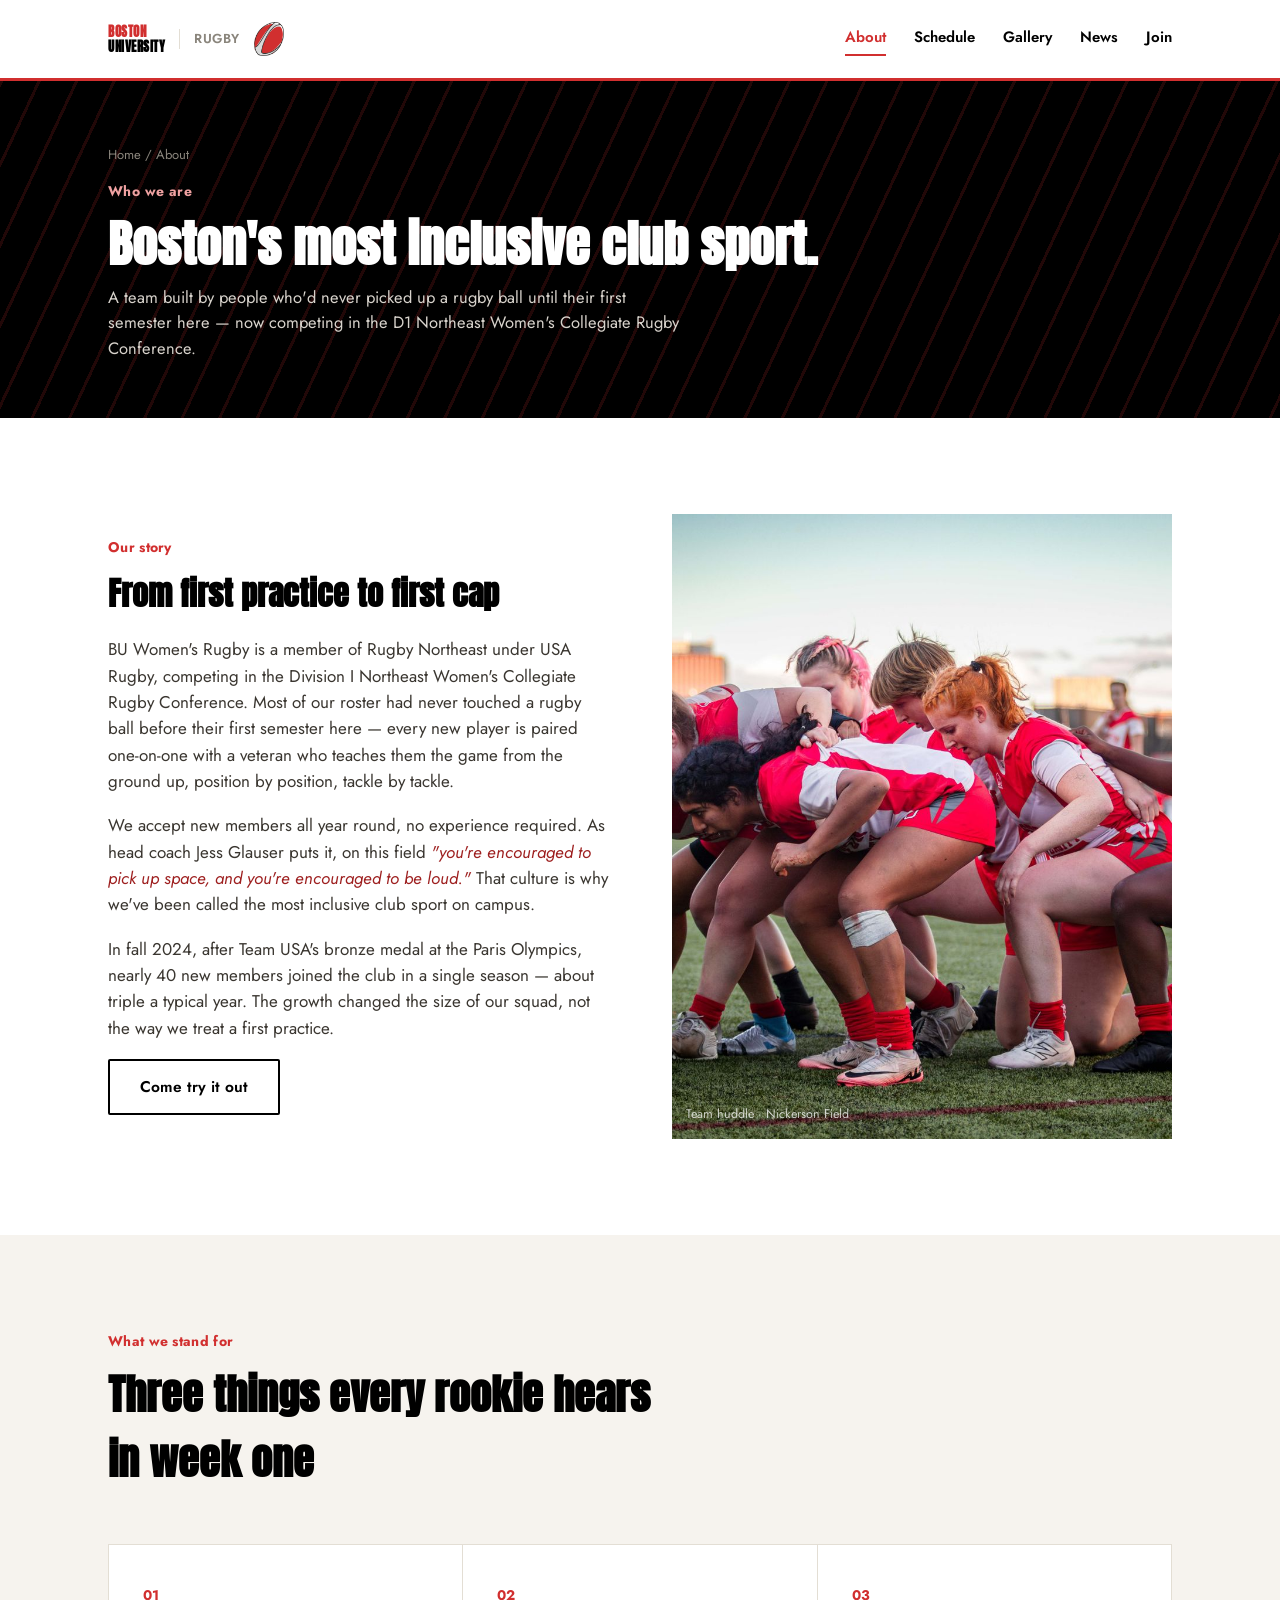
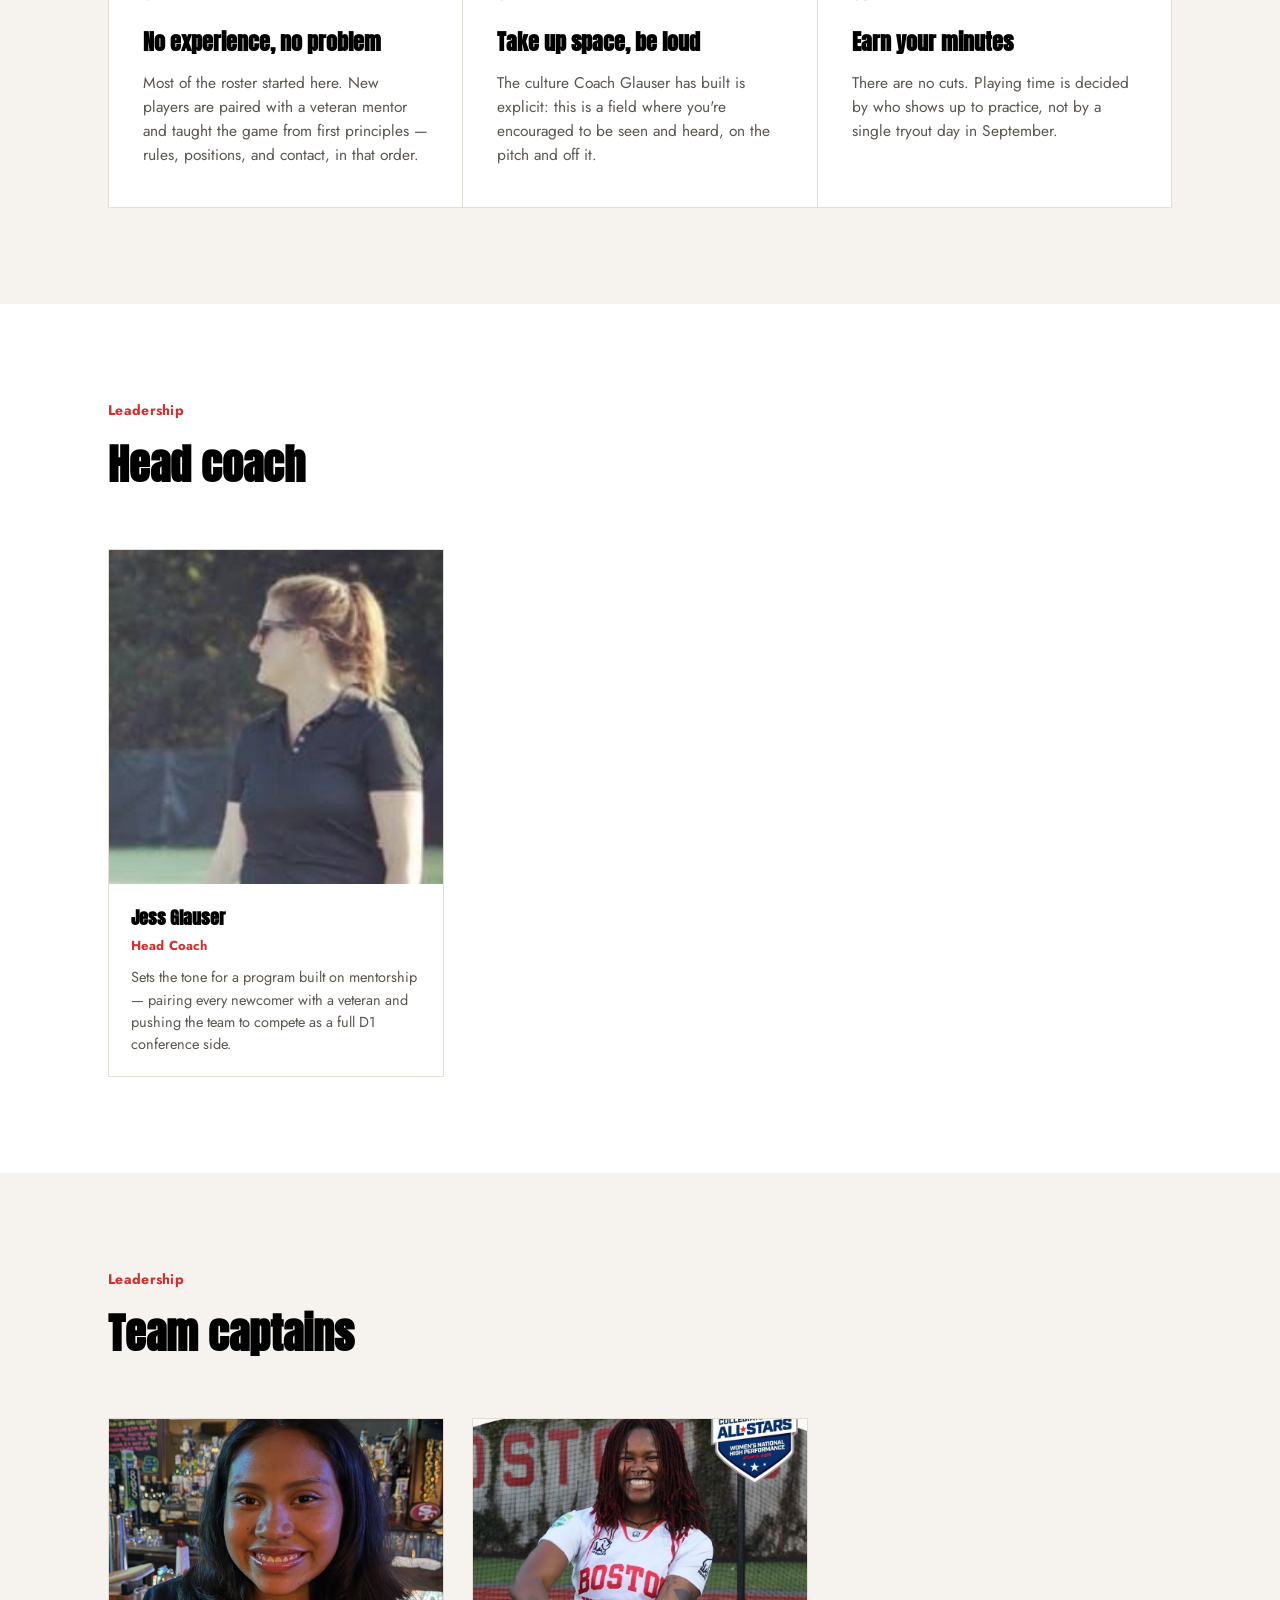
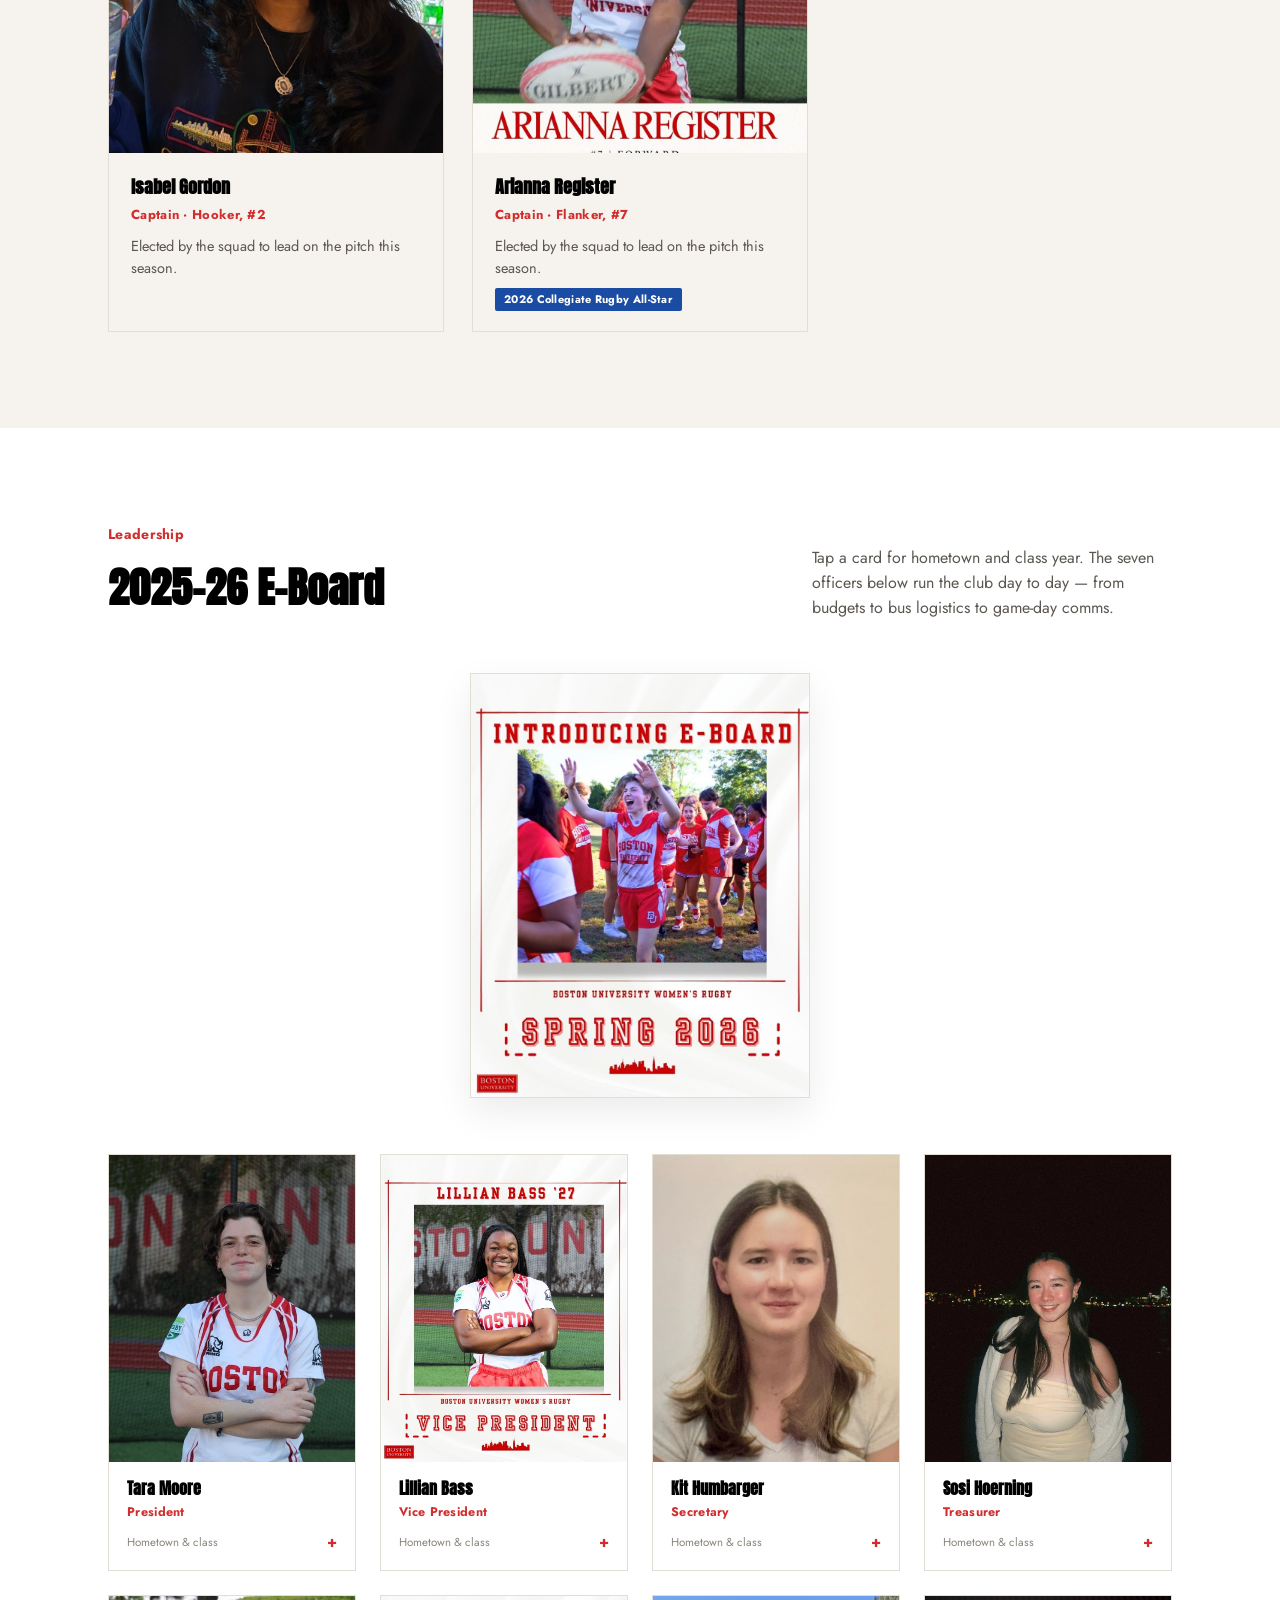
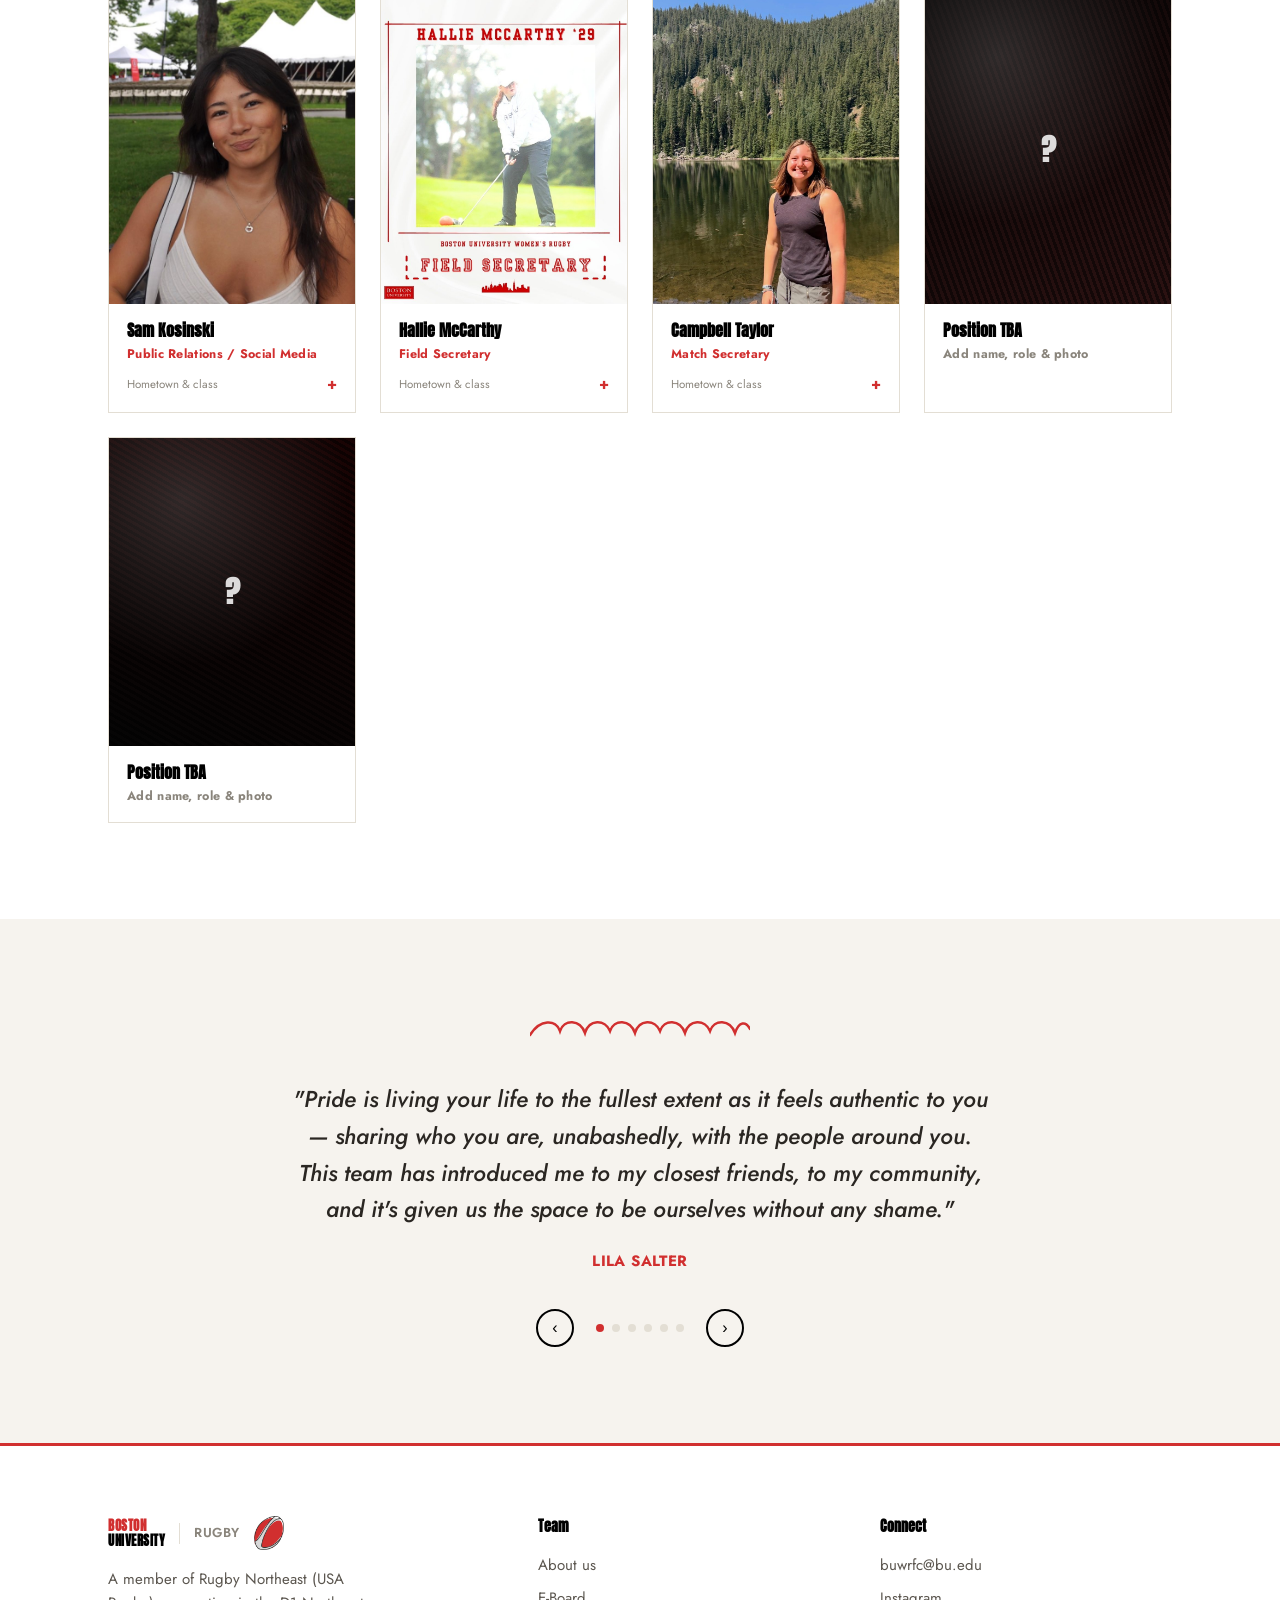
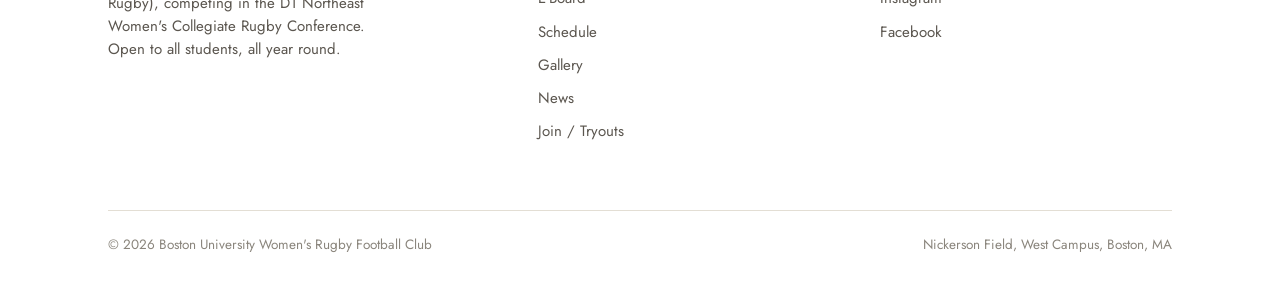
==== about.html @ 8b2228a5 "performance edits" ====
<!DOCTYPE html>
<html lang="en">
<head>
<meta charset="UTF-8">
<meta name="viewport" content="width=device-width, initial-scale=1.0">
<meta name="theme-color" content="#D12F2F">
<title>About — Boston University Women's Rugby</title>
<meta name="description" content="BU Women's Rugby is a member of Rugby Northeast, USA Rugby, competing in the D1 Northeast Women's Collegiate Rugby Conference. No experience required, ever.">
<link rel="preconnect" href="https://fonts.googleapis.com">
<link rel="preconnect" href="https://fonts.gstatic.com" crossorigin>
<link href="https://fonts.googleapis.com/css2?family=Anton&family=Jost:ital,wght@0,400;0,500;0,600;0,700;1,400;1,500&display=swap" rel="stylesheet">
<link rel="icon" type="image/png" href="images/brand/favicon.png">
<link rel="stylesheet" href="css/styles.css">
</head>
<body>

<a href="#main" class="skip-link">Skip to content</a>

<header>
  <nav class="wrap">
    <a href="index.html" class="wordmark">
      <span class="type"><span class="l1">BOSTON</span><span class="l2">UNIVERSITY</span></span>
      <span class="rugby">RUGBY</span>
      <img src="images/brand/logo.png" class="logo-mark" alt="">
    </a>
    <button class="nav-toggle" aria-label="Toggle menu" aria-expanded="false">&#9776;</button>
    <div class="nav-links">
      <a href="about.html">About</a>
      <a href="schedule.html">Schedule</a>
      <a href="gallery.html">Gallery</a>
      <a href="news.html">News</a>
      <a href="join.html">Join</a>
    </div>
  </nav>
</header>

<main id="main">

<section class="page-hero">
  <div class="wrap">
    <div class="breadcrumb"><a href="index.html">Home</a> / About</div>
    <div class="kicker-inv">Who we are</div>
    <h1>Boston's most inclusive club sport.</h1>
    <p>A team built by people who'd never picked up a rugby ball until their first semester here — now competing in the D1 Northeast Women's Collegiate Rugby Conference.</p>
  </div>
</section>

<section data-reveal>
  <div class="wrap about-grid">
    <div class="about-copy">
      <div class="kicker">Our story</div>
      <h2 style="font-size:32px;margin-bottom:18px;font-weight:700;">From first practice to first cap</h2>
      <p>BU Women's Rugby is a member of Rugby Northeast under USA Rugby, competing in the Division I Northeast Women's Collegiate Rugby Conference. Most of our roster had never touched a rugby ball before their first semester here — every new player is paired one-on-one with a veteran who teaches them the game from the ground up, position by position, tackle by tackle.</p>
      <p>We accept new members all year round, no experience required. As head coach Jess Glauser puts it, on this field <span class="quote-inline">"you're encouraged to pick up space, and you're encouraged to be loud."</span> That culture is why we've been called the most inclusive club sport on campus.</p>
      <p>In fall 2024, after Team USA's bronze medal at the Paris Olympics, nearly 40 new members joined the club in a single season — about triple a typical year. The growth changed the size of our squad, not the way we treat a first practice.</p>
      <a href="join.html" class="btn btn-outline">Come try it out</a>
    </div>
    <div class="about-photo">
      <img src="images/gallery/action-6609.jpg" alt="BU Women's Rugby team huddled together on the pitch" loading="lazy" decoding="async">
      <div class="cap">Team huddle &middot; Nickerson Field</div>
    </div>
  </div>
</section>

<section style="background:var(--bone);" data-reveal>
  <div class="wrap">
    <div class="section-head">
      <div>
        <div class="kicker">What we stand for</div>
        <h2>Three things every rookie hears in week one</h2>
      </div>
    </div>
    <div class="pillars">
      <div class="pillar">
        <div class="idx">01</div>
        <h3>No experience, no problem</h3>
        <p>Most of the roster started here. New players are paired with a veteran mentor and taught the game from first principles — rules, positions, and contact, in that order.</p>
      </div>
      <div class="pillar">
        <div class="idx">02</div>
        <h3>Take up space, be loud</h3>
        <p>The culture Coach Glauser has built is explicit: this is a field where you're encouraged to be seen and heard, on the pitch and off it.</p>
      </div>
      <div class="pillar">
        <div class="idx">03</div>
        <h3>Earn your minutes</h3>
        <p>There are no cuts. Playing time is decided by who shows up to practice, not by a single tryout day in September.</p>
      </div>
    </div>
  </div>
</section>

<section data-reveal>
  <div class="wrap">
    <div class="section-head">
      <div>
        <div class="kicker">Leadership</div>
        <h2>Head coach</h2>
      </div>
    </div>
    <div class="coaches-grid">
      <div class="coach-card">
        <div class="coach-photo">
          <img src="images/eboard/jess-glauser.jpg" alt="Jess Glauser, Head Coach" loading="lazy" decoding="async">
        </div>
        <div class="coach-body">
          <h4>Jess Glauser</h4>
          <div class="role">Head Coach</div>
          <p>Sets the tone for a program built on mentorship — pairing every newcomer with a veteran and pushing the team to compete as a full D1 conference side.</p>
        </div>
      </div>
    </div>
  </div>
</section>

<section style="background:var(--bone);" data-reveal>
  <div class="wrap">
    <div class="section-head">
      <div>
        <div class="kicker">Leadership</div>
        <h2>Team captains</h2>
      </div>
    </div>
    <div class="coaches-grid">
      <div class="coach-card">
        <div class="coach-photo">
          <img src="images/eboard/isabel-gordon-headshot.jpg" alt="Isabel Gordon, Captain" loading="lazy" decoding="async">
        </div>
        <div class="coach-body">
          <h4>Isabel Gordon</h4>
          <div class="role">Captain &middot; Hooker, #2</div>
          <p>Elected by the squad to lead on the pitch this season.</p>
        </div>
      </div>
      <div class="coach-card">
        <div class="coach-photo">
          <img src="images/eboard/arianna-register-allstar.jpg" alt="Arianna Register, Captain" loading="lazy" decoding="async">
        </div>
        <div class="coach-body">
          <h4>Arianna Register</h4>
          <div class="role">Captain &middot; Flanker, #7</div>
          <p>Elected by the squad to lead on the pitch this season.</p>
          <span class="badge-allstar">2026 Collegiate Rugby All-Star</span>
        </div>
      </div>
    </div>
  </div>
</section>

<section id="eboard" data-reveal>
  <div class="wrap">
    <div class="section-head">
      <div>
        <div class="kicker">Leadership</div>
        <h2>2025–26 E-Board</h2>
      </div>
      <p>Tap a card for hometown and class year. The seven officers below run the club day to day — from budgets to bus logistics to game-day comms.</p>
    </div>
    <img class="eboard-intro" src="images/eboard/eboard-intro.jpg" alt="Boston University Women's Rugby team celebrating, Introducing E-Board graphic, Spring 2026" width="340" height="425" loading="lazy" decoding="async">
    <div class="eboard-grid">
      <div class="eboard-card">
        <button class="eboard-trigger" type="button">
          <img src="images/eboard/tara-moore-headshot.jpg" alt="Tara Moore, President" loading="lazy" decoding="async">
          <div class="eboard-body">
            <h4>Tara Moore</h4>
            <div class="role">President</div>
            <div class="more-hint">Hometown &amp; class</div>
          </div>
        </button>
        <div class="eboard-more"><p>Hopedale, MA &middot; Senior</p></div>
      </div>
      <div class="eboard-card">
        <button class="eboard-trigger" type="button">
          <img src="images/eboard/lillian-bass-vp.jpg" alt="Lillian Bass, Vice President" loading="lazy" decoding="async">
          <div class="eboard-body">
            <h4>Lillian Bass</h4>
            <div class="role">Vice President</div>
            <div class="more-hint">Hometown &amp; class</div>
          </div>
        </button>
        <div class="eboard-more"><p>Class of 2027</p></div>
      </div>
      <div class="eboard-card">
        <button class="eboard-trigger" type="button">
          <img src="images/eboard/kit-humbarger-headshot.jpg" alt="Kit Humbarger, Secretary" loading="lazy" decoding="async">
          <div class="eboard-body">
            <h4>Kit Humbarger</h4>
            <div class="role">Secretary</div>
            <div class="more-hint">Hometown &amp; class</div>
          </div>
        </button>
        <div class="eboard-more"><p>Manhattan Beach, CA &middot; Sophomore</p></div>
      </div>
      <div class="eboard-card">
        <button class="eboard-trigger" type="button">
          <img src="images/eboard/sosi-hoerning-headshot.jpg" alt="Sosi Hoerning, Treasurer" loading="lazy" decoding="async">
          <div class="eboard-body">
            <h4>Sosi Hoerning</h4>
            <div class="role">Treasurer</div>
            <div class="more-hint">Hometown &amp; class</div>
          </div>
        </button>
        <div class="eboard-more"><p>Long Valley, NJ &middot; Sophomore</p></div>
      </div>
      <div class="eboard-card">
        <button class="eboard-trigger" type="button">
          <img src="images/eboard/sam-kosinski-headshot.jpg" alt="Sam Kosinski, Public Relations" loading="lazy" decoding="async">
          <div class="eboard-body">
            <h4>Sam Kosinski</h4>
            <div class="role">Public Relations / Social Media</div>
            <div class="more-hint">Hometown &amp; class</div>
          </div>
        </button>
        <div class="eboard-more"><p>Charleston, SC &middot; Junior</p></div>
      </div>
      <div class="eboard-card">
        <button class="eboard-trigger" type="button">
          <img src="images/eboard/hallie-mccarthy-field-secretary.jpg" alt="Hallie McCarthy, Field Secretary" loading="lazy" decoding="async">
          <div class="eboard-body">
            <h4>Hallie McCarthy</h4>
            <div class="role">Field Secretary</div>
            <div class="more-hint">Hometown &amp; class</div>
          </div>
        </button>
        <div class="eboard-more"><p>Class of 2029</p></div>
      </div>
      <div class="eboard-card">
        <button class="eboard-trigger" type="button">
          <img src="images/eboard/campbell-taylor-headshot.jpg" alt="Campbell Taylor, Match Secretary" loading="lazy" decoding="async">
          <div class="eboard-body">
            <h4>Campbell Taylor</h4>
            <div class="role">Match Secretary</div>
            <div class="more-hint">Hometown &amp; class</div>
          </div>
        </button>
        <div class="eboard-more"><p>Class of 2028</p></div>
      </div>
      <div class="eboard-card tba">
        <div class="eboard-trigger">
          <div class="eboard-photo-ph ph-pattern ph-b"><span>?</span></div>
          <div class="eboard-body">
            <h4>Position TBA</h4>
            <div class="role">Add name, role &amp; photo</div>
          </div>
        </div>
      </div>
      <div class="eboard-card tba">
        <div class="eboard-trigger">
          <div class="eboard-photo-ph ph-pattern ph-c"><span>?</span></div>
          <div class="eboard-body">
            <h4>Position TBA</h4>
            <div class="role">Add name, role &amp; photo</div>
          </div>
        </div>
      </div>
    </div>
  </div>
</section>

<section class="testimonials" style="background:var(--bone);" data-reveal>
  <div class="wrap">
    <svg class="hearts" width="220" height="30" viewBox="0 0 220 30" fill="none" aria-hidden="true">
      <path d="M0 20 C10 4, 26 4, 30 16 C34 4, 50 4, 55 18 C59 4, 75 4, 80 16 C84 4, 100 4, 105 18 C109 4, 125 4, 130 16 C134 4, 150 4, 155 18 C159 4, 175 4, 180 16 C184 4, 200 4, 205 18 C209 6, 216 6, 220 14"
        stroke="var(--scarlet)" stroke-width="2.5" fill="none" stroke-linecap="round"/>
    </svg>

    <div class="t-slide active" data-slide="0">
      <blockquote>"Pride is living your life to the fullest extent as it feels authentic to you — sharing who you are, unabashedly, with the people around you. This team has introduced me to my closest friends, to my community, and it's given us the space to be ourselves without any shame."</blockquote>
      <div class="att">LILA SALTER</div>
    </div>
    <div class="t-slide" data-slide="1">
      <blockquote>"Pride is something that is very important to me and to our team. It connects many of us together and creates an amazing community on and off the field that I'm proud to be a part of!"</blockquote>
      <div class="att">TARA MOORE</div>
    </div>
    <div class="t-slide" data-slide="2">
      <blockquote>"Rugby reminded me why I loved playing team sports. I've been introduced to a family full of the funniest, kindest, and most hardworking people. Whenever you're feeling down, the girls at rugby will always have your back."</blockquote>
      <div class="att">VANESSA LUK<span class="cls">CGS '27</span></div>
    </div>
    <div class="t-slide" data-slide="3">
      <blockquote>"I played rugby in high school and I loved everything about it. When I joined the team here, I expected nothing less. We all get along so well, we're like one big family!"</blockquote>
      <div class="att">KIT HUMBARGER<span class="cls">CAS '29</span></div>
    </div>
    <div class="t-slide" data-slide="4">
      <blockquote>"My favorite thing about BUWRFC are the friendships I've built and the opportunity to compete in a sport that I love. This season I want to prioritize our growth, both as competitors and as a community."</blockquote>
      <div class="att">ARIANNA REGISTER<span class="cls">CAS '27</span></div>
    </div>
    <div class="t-slide" data-slide="5">
      <blockquote>"This team is amazing in so many ways — we never give up and are always there for each other. The welcoming environment made me want to join my freshman year, and it's the best decision I made!"</blockquote>
      <div class="att">ISABEL GORDON<span class="cls">CAS '27</span></div>
    </div>

    <div class="t-controls">
      <button class="t-arrow" id="t-prev" aria-label="Previous quote">&#8249;</button>
      <div class="t-dots" id="t-dots"></div>
      <button class="t-arrow" id="t-next" aria-label="Next quote">&#8250;</button>
    </div>
  </div>
</section>

</main>

<footer>
  <div class="wrap">
    <div class="foot-grid">
      <div class="foot-brand">
        <a href="index.html" class="wordmark">
          <span class="type"><span class="l1">BOSTON</span><span class="l2">UNIVERSITY</span></span>
          <span class="rugby">RUGBY</span>
          <img src="images/brand/logo.png" class="logo-mark" alt="">
        </a>
        <p>A member of Rugby Northeast (USA Rugby), competing in the D1 Northeast Women's Collegiate Rugby Conference. Open to all students, all year round.</p>
      </div>
      <div class="foot-col">
        <h4>Team</h4>
        <a href="about.html">About us</a>
        <a href="about.html#eboard">E-Board</a>
        <a href="schedule.html">Schedule</a>
        <a href="gallery.html">Gallery</a>
        <a href="news.html">News</a>
        <a href="join.html">Join / Tryouts</a>
      </div>
      <div class="foot-col">
        <h4>Connect</h4>
        <a href="mailto:buwrfc@bu.edu">buwrfc@bu.edu</a>
        <a href="https://www.instagram.com/buwrfc/" target="_blank" rel="noopener">Instagram</a>
        <a href="https://www.facebook.com/bostonuniversitywrfc" target="_blank" rel="noopener">Facebook</a>
      </div>
    </div>
    <div class="foot-bottom">
      <span>&copy; 2026 Boston University Women's Rugby Football Club</span>
      <span>Nickerson Field, West Campus, Boston, MA</span>
    </div>
  </div>
</footer>

<script src="js/main.js"></script>
</body>
</html>
---- css/styles.css ----
:root{
  --scarlet: #D12F2F;
  --scarlet-dark: #9E2020;
  --scarlet-light: #F0A2A2;
  --blue: #1B4CA4;
  --blue-dark: #143A80;
  --blue-light: #A9C0E8;
  --ink: #000000;
  --paper: #FFFFFF;
  --bone: #F6F3EE;
  --line: #E3DED4;
  --muted: #5B564F;
  --faint: #8A857C;
  --shadow: 0 14px 34px rgba(17,17,17,0.08);
}
*{box-sizing:border-box;}
html{scroll-behavior:smooth;}
body{
  margin:0;
  font-family:'Jost', sans-serif;
  color:var(--ink);
  background:var(--paper);
  line-height:1.55;
}
h1,h2,h3,h4,.serif{ font-family:'Anton', sans-serif; margin:0; }
a{color:inherit;}
img{max-width:100%;display:block;}
[id]{scroll-margin-top:98px;}
.wrap{max-width:1120px;margin:0 auto;padding:0 28px;}

/* ---------- ACCESSIBILITY ---------- */
.skip-link{
  position:absolute;left:-999px;top:auto;width:1px;height:1px;overflow:hidden;
  background:var(--scarlet);color:#fff;padding:14px 22px;z-index:200;font-weight:700;
  text-decoration:none;border-radius:2px;
}
.skip-link:focus{left:16px;top:16px;width:auto;height:auto;overflow:visible;}
a:focus-visible, button:focus-visible, summary:focus-visible{
  outline:3px solid var(--scarlet);outline-offset:2px;
}

/* ---------- BUTTONS ---------- */
.btn{
  display:inline-block;
  font-weight:600;
  font-size:15.5px;
  padding:14px 30px;
  border-radius:2px;
  text-decoration:none;
  border:2px solid var(--ink);
  cursor:pointer;
  background:none;
  font-family:inherit;
  transition:background .2s ease, color .2s ease, border-color .2s ease;
}
.btn-solid{background:var(--scarlet);border-color:var(--scarlet);color:var(--paper);}
.btn-solid:hover{background:var(--scarlet-dark);border-color:var(--scarlet-dark);}
.btn-ghost{background:transparent;color:var(--paper);border-color:var(--paper);}
.btn-ghost:hover{background:var(--paper);color:var(--ink);}
.btn-outline{background:transparent;color:var(--ink);border-color:var(--ink);}
.btn-outline:hover{background:var(--ink);color:var(--paper);}
.btn-sm{font-size:14px;padding:10px 20px;}

/* ---------- WORDMARK ---------- */
.wordmark{display:flex;align-items:center;gap:14px;text-decoration:none;color:var(--ink);}
.wordmark .type{font-family:'Anton', sans-serif;line-height:1;}
.wordmark .type .l1{display:block;font-size:13px;font-weight:700;color:var(--scarlet);letter-spacing:0.5px;}
.wordmark .type .l2{display:block;font-size:13px;font-weight:700;color:var(--ink);letter-spacing:0.5px;margin-top:2px;}
.wordmark .rugby{font-size:13px;font-weight:600;color:var(--faint);border-left:1px solid var(--line);padding-left:14px;letter-spacing:0.5px;}
.wordmark .logo-mark{height:34px;width:auto;display:block;}

/* ---------- NAV ---------- */
header{position:sticky;top:0;z-index:50;background:var(--paper);border-bottom:3px solid var(--scarlet);}
nav.wrap{display:flex;align-items:center;justify-content:space-between;height:78px;}
.nav-links{display:flex;align-items:center;gap:28px;}
.nav-links a{font-size:15px;font-weight:600;text-decoration:none;color:var(--ink);padding:4px 0;border-bottom:2px solid transparent;}
.nav-links a:hover, .nav-links a.current{border-bottom-color:var(--scarlet);}
.nav-links a.current{color:var(--scarlet);}
.nav-cta{font-size:14px;padding:10px 22px;}
.nav-toggle{display:none;background:none;border:none;font-size:26px;cursor:pointer;color:var(--ink);}
@media (max-width:860px){
  .nav-links{position:fixed;top:78px;left:0;right:0;bottom:0;background:var(--paper);flex-direction:column;align-items:flex-start;padding:28px;gap:22px;transform:translateX(100%);transition:transform .25s ease;overflow-y:auto;}
  .nav-links.open{transform:translateX(0);}
  .nav-toggle{display:block;}
}

/* ---------- HERO / POSTER (home only) ---------- */
.hero{background:var(--paper);padding:56px 0 0;}
.poster{
  position:relative;
  border:3px solid var(--ink);
  display:grid;grid-template-columns:1fr 1fr;
  min-height:560px;
  overflow:hidden;
}
.poster-photo, .ph-pattern{
  position:relative;
  background:
    linear-gradient(160deg, rgba(209,47,47,0.88), rgba(30,0,0,0.92)),
    repeating-linear-gradient(115deg, #3a3a3a 0 3px, #222 3px 6px);
  background-blend-mode:multiply, normal;
}
.poster-photo::before, .ph-pattern::before{
  content:"";position:absolute;inset:0;z-index:1;
  background:radial-gradient(circle at 30% 20%, rgba(255,255,255,0.15), transparent 55%);
}
.poster-photo img{width:100%;height:100%;object-fit:cover;display:block;position:relative;z-index:0;}
.poster-photo .cap{
  position:absolute;bottom:16px;left:16px;right:16px;z-index:2;
  color:rgba(255,255,255,0.75);font-size:12.5px;letter-spacing:0.3px;
}
.poster-copy{
  padding:56px 52px;display:flex;flex-direction:column;justify-content:center;
  background:var(--paper);
}
.poster-copy .eyebrow{
  font-weight:700;font-size:14px;color:var(--scarlet);letter-spacing:0.4px;margin-bottom:16px;
}
.poster-copy h1{
  font-size:clamp(38px,4.6vw,58px);
  font-weight:700;line-height:1.05;color:var(--ink);margin-bottom:18px;
}
.poster-copy h1 em{color:var(--scarlet);font-style:normal;}
.poster-copy p.lede{font-size:17px;color:#3A3630;max-width:420px;margin-bottom:30px;}
.tryout-box{
  border-left:4px solid var(--scarlet);
  padding:6px 0 6px 20px;margin-bottom:32px;
}
.tryout-box .tt{font-size:12.5px;font-weight:700;color:var(--scarlet);letter-spacing:0.4px;margin-bottom:8px;}
.tryout-box .dd{font-size:15.5px;color:var(--ink);font-weight:600;line-height:1.5;}
.hero-actions{display:flex;gap:14px;flex-wrap:wrap;}
@media (max-width:860px){
  .poster{grid-template-columns:1fr;}
  .poster-photo{min-height:280px;}
  .poster-copy{padding:40px 28px;}
}

/* ---------- PAGE HERO (interior pages) ---------- */
.page-hero{background:var(--ink);color:var(--paper);padding:64px 0 56px;position:relative;overflow:hidden;}
.page-hero::before{
  content:"";position:absolute;inset:0;
  background:repeating-linear-gradient(115deg, rgba(209,47,47,0.16) 0 3px, transparent 3px 34px);
  pointer-events:none;
}
.page-hero .wrap{position:relative;}
.breadcrumb{font-size:13px;color:var(--faint);margin-bottom:16px;}
.breadcrumb a{text-decoration:none;color:var(--faint);}
.breadcrumb a:hover{color:var(--scarlet-light);}
.page-hero .kicker-inv{font-weight:700;font-size:14px;color:var(--scarlet-light);letter-spacing:0.4px;margin-bottom:14px;}
.page-hero h1{font-size:clamp(32px,4.8vw,50px);font-weight:700;line-height:1.08;margin-bottom:14px;}
.page-hero p{font-size:16.5px;color:#D8D3CC;max-width:580px;margin:0;}

/* ---------- STATS STRIP ---------- */
.stats{border-bottom:1px solid var(--line);}
.stats .wrap{display:grid;grid-template-columns:repeat(4,1fr);}
.stats div{padding:30px 24px;border-right:1px solid var(--line);}
.stats div:last-child{border-right:none;}
.stats .num{font-family:'Anton',sans-serif;font-size:32px;font-weight:700;color:var(--scarlet);}
.stats .lbl{font-size:13.5px;color:var(--muted);margin-top:4px;}
@media (max-width:700px){.stats .wrap{grid-template-columns:repeat(2,1fr);}.stats div{border-bottom:1px solid var(--line);}}

/* ---------- SECTION SCAFFOLD ---------- */
section{padding:96px 0;}
.section-head{display:flex;justify-content:space-between;align-items:flex-end;gap:40px;margin-bottom:52px;flex-wrap:wrap;}
.section-head h2{font-size:clamp(30px,4vw,42px);max-width:560px;font-weight:700;}
.section-head p{max-width:360px;color:var(--muted);font-size:16px;margin:10px 0 0;}
.kicker{font-size:14px;font-weight:700;color:var(--scarlet);margin-bottom:10px;letter-spacing:0.3px;}
@media (max-width:700px){
  section{padding:56px 0;}
  .section-head{margin-bottom:34px;}
  .wrap{padding:0 20px;}
}

/* ---------- REVEAL ON SCROLL ---------- */
[data-reveal]{opacity:0;transform:translateY(18px);transition:opacity .6s ease, transform .6s ease;}
[data-reveal].in-view{opacity:1;transform:none;}

/* ---------- ABOUT ---------- */
.about{background:var(--bone);}
.about-grid{display:grid;grid-template-columns:1fr 1fr;gap:64px;align-items:center;}
.about-copy p{font-size:17px;color:#3A3630;margin:0 0 18px;}
.about-photo{
  aspect-ratio:4/5;position:relative;overflow:hidden;
  background:linear-gradient(150deg, rgba(209,47,47,0.85), rgba(20,0,0,0.9)),
    repeating-linear-gradient(70deg, #333 0 3px, #1a1a1a 3px 6px);
  background-blend-mode:multiply, normal;
}
.about-photo img{width:100%;height:100%;object-fit:cover;display:block;}
.about-photo .cap{position:absolute;bottom:14px;left:14px;color:rgba(255,255,255,0.75);font-size:12.5px;}
.quote-inline{font-style:italic;color:var(--scarlet-dark);}
@media (max-width:860px){.about-grid{grid-template-columns:1fr;}}

/* ---------- COACHES ---------- */
.coaches-grid{display:grid;grid-template-columns:repeat(3,1fr);gap:28px;}
.coach-card{border:1px solid var(--line);}
.coach-photo{aspect-ratio:1/1;}
.coach-photo img{width:100%;height:100%;object-fit:cover;}
.coach-photo .init{color:rgba(255,255,255,0.9);font-family:'Anton',sans-serif;font-size:40px;font-weight:700;position:absolute;inset:0;display:flex;align-items:center;justify-content:center;}
.coach-body{padding:20px 22px;}
.coach-body h4{font-size:18px;margin-bottom:4px;}
.coach-body .role{font-size:13px;color:var(--scarlet);font-weight:700;letter-spacing:0.3px;margin-bottom:10px;}
.coach-body p{font-size:14.5px;color:var(--muted);margin:0;}
@media (max-width:860px){.coaches-grid{grid-template-columns:1fr;}}

/* ---------- E-BOARD ---------- */
.eboard-intro{display:block;max-width:340px;margin:0 auto 56px;border:1px solid var(--line);box-shadow:var(--shadow);}
.eboard-grid{display:grid;grid-template-columns:repeat(auto-fill,minmax(220px,1fr));gap:24px;}
.eboard-card{border:1px solid var(--line);background:var(--paper);overflow:hidden;transition:transform .25s ease, box-shadow .25s ease;}
.eboard-card:hover{transform:translateY(-4px);box-shadow:var(--shadow);}
.eboard-trigger{display:block;width:100%;border:none;background:none;padding:0;margin:0;font:inherit;color:inherit;text-align:left;cursor:pointer;}
.eboard-card img{width:100%;aspect-ratio:4/5;object-fit:cover;display:block;}
.eboard-body{padding:14px 18px 16px;}
.eboard-body h4{font-size:16px;margin-bottom:2px;}
.eboard-body .role{font-size:12.5px;color:var(--scarlet);font-weight:700;letter-spacing:0.3px;}
.eboard-body .more-hint{font-size:11.5px;color:var(--faint);margin-top:9px;display:flex;align-items:center;justify-content:space-between;}
.eboard-body .more-hint::after{content:'+';font-weight:700;color:var(--scarlet);font-size:15px;}
.eboard-card.expanded .more-hint::after{content:'\2212';}
.eboard-more{max-height:0;overflow:hidden;transition:max-height .3s ease;padding:0 18px;}
.eboard-more p{font-size:13px;color:var(--muted);margin:0 0 16px;}
.eboard-card.expanded .eboard-more{max-height:90px;}
.eboard-card.tba .eboard-trigger{cursor:default;}
.eboard-card.tba .eboard-photo-ph{aspect-ratio:4/5;position:relative;display:flex;align-items:center;justify-content:center;}
.eboard-card.tba .eboard-photo-ph span{color:rgba(255,255,255,0.85);font-family:'Anton',sans-serif;font-size:30px;font-weight:700;}
.eboard-card.tba .role{color:var(--faint);}

/* ---------- PILLARS ---------- */
.pillars{display:grid;grid-template-columns:repeat(3,1fr);gap:1px;background:var(--line);border:1px solid var(--line);}
.pillar{background:var(--paper);padding:40px 34px;}
.pillar .idx{font-size:14px;color:var(--scarlet);font-weight:700;margin-bottom:18px;}
.pillar h3{font-size:22px;margin-bottom:12px;font-weight:700;}
.pillar p{color:var(--muted);font-size:15.5px;margin:0;}
@media (max-width:860px){.pillars{grid-template-columns:1fr;}}

/* ---------- PRESS STRIP ---------- */
.press-strip{padding:44px 0;background:var(--bone);border-top:1px solid var(--line);border-bottom:1px solid var(--line);}
.press-strip .wrap{display:flex;align-items:center;justify-content:space-between;gap:20px;flex-wrap:wrap;}
.press-strip p{margin:0;font-size:15.5px;color:#3A3630;max-width:640px;}

/* ---------- TESTIMONIALS ---------- */
.testimonials{background:var(--paper);text-align:center;}
.testimonials .wrap{max-width:760px;}
.hearts{margin:0 auto 36px;display:block;}
.t-slide{display:none;}
.t-slide.active{display:block;animation:t-fade .4s ease;}
@keyframes t-fade{from{opacity:0;transform:translateY(6px);}to{opacity:1;transform:translateY(0);}}
.testimonials blockquote{
  font-size:clamp(19px,2.4vw,23px);color:#2A2622;line-height:1.6;margin:0 0 22px;
  font-family:'Jost',sans-serif;font-style:italic;font-weight:500;
  min-height:140px;display:flex;align-items:center;justify-content:center;
}
.testimonials .att{color:var(--scarlet);font-weight:700;font-size:15px;letter-spacing:0.4px;}
.testimonials .att .cls{display:block;color:var(--faint);font-weight:600;font-size:13px;margin-top:3px;letter-spacing:0.3px;}
.t-controls{display:flex;align-items:center;justify-content:center;gap:22px;margin-top:36px;}
.t-arrow{
  background:none;border:2px solid var(--ink);width:38px;height:38px;border-radius:50%;
  cursor:pointer;font-size:16px;display:flex;align-items:center;justify-content:center;
  color:var(--ink);
}
.t-arrow:hover{background:var(--ink);color:var(--paper);}
.t-dots{display:flex;justify-content:center;gap:8px;}
.t-dots button{width:8px;height:8px;padding:0;border-radius:50%;background:var(--line);border:none;cursor:pointer;}
.t-dots button.active{background:var(--scarlet);}

/* ---------- PLACEHOLDER NOTE ---------- */
.placeholder-note{
  background:var(--bone);border-left:4px solid var(--scarlet);
  padding:14px 20px;font-size:14px;color:var(--muted);margin-bottom:48px;
}
.placeholder-note strong{color:var(--ink);}

.badge-allstar{display:inline-block;margin-top:8px;font-size:11px;font-weight:700;letter-spacing:0.3px;color:#fff;background:var(--blue);padding:3px 9px;border-radius:2px;}

/* ---------- INSTAGRAM STRIP ---------- */
.insta-head{display:flex;align-items:center;justify-content:space-between;gap:20px;flex-wrap:wrap;margin-bottom:24px;}
.insta-head .handle{display:flex;align-items:center;gap:10px;font-weight:700;font-size:16px;}
.insta-head .handle svg{flex-shrink:0;}
.insta-grid{display:grid;grid-template-columns:repeat(6,1fr);gap:5px;}
.insta-tile{position:relative;aspect-ratio:1/1;overflow:hidden;display:block;}
.insta-tile img{width:100%;height:100%;object-fit:cover;display:block;transition:transform .35s ease;}
.insta-tile .overlay{
  position:absolute;inset:0;background:rgba(17,17,17,0.45);opacity:0;transition:opacity .2s ease;
  display:flex;align-items:center;justify-content:center;color:#fff;
}
.insta-tile:hover img{transform:scale(1.06);}
.insta-tile:hover .overlay{opacity:1;}
@media (max-width:860px){.insta-grid{grid-template-columns:repeat(3,1fr);}}

/* ---------- MARQUEE (gallery, auto-scrolling) ---------- */
.marquee{overflow:hidden;-webkit-mask-image:linear-gradient(90deg, transparent, #000 6%, #000 94%, transparent);mask-image:linear-gradient(90deg, transparent, #000 6%, #000 94%, transparent);}
.marquee + .marquee{margin-top:14px;}
.marquee-row{display:flex;gap:14px;width:max-content;}
.marquee-row img{height:230px;width:auto;flex:0 0 auto;display:block;border:1px solid var(--line);object-fit:cover;}
.marquee-row.dir-left{animation:marquee-left 50s linear infinite;}
.marquee-row.dir-right{animation:marquee-right 50s linear infinite;transform:translateX(-50%);}
@keyframes marquee-left{from{transform:translateX(0);}to{transform:translateX(-50%);}}
@keyframes marquee-right{from{transform:translateX(-50%);}to{transform:translateX(0);}}
@media (max-width:700px){.marquee-row img{height:150px;}}

/* ---------- GALLERY ---------- */
.gallery-grid{display:grid;grid-template-columns:repeat(auto-fill,minmax(240px,1fr));gap:14px;}
.gallery-item{position:relative;aspect-ratio:4/3;overflow:hidden;cursor:pointer;border:1px solid var(--line);}
.gallery-item .ph{width:100%;height:100%;transition:transform .35s ease;}
.gallery-item:hover .ph{transform:scale(1.05);}
.gallery-item .cap-overlay{
  position:absolute;inset:auto 0 0 0;background:linear-gradient(transparent, rgba(0,0,0,0.75));
  color:#fff;padding:12px 14px;font-size:13px;opacity:0;transition:opacity .25s ease;
}
.gallery-item:hover .cap-overlay{opacity:1;}
.lightbox{
  position:fixed;inset:0;background:rgba(8,8,8,0.94);display:flex;align-items:center;justify-content:center;
  z-index:300;opacity:0;visibility:hidden;transition:opacity .25s ease;padding:28px;
}
.lightbox.open{opacity:1;visibility:visible;}
.lightbox-inner{max-width:760px;width:100%;}
.lightbox-photo{aspect-ratio:4/3;position:relative;border:1px solid rgba(255,255,255,0.15);}
.lightbox-cap{color:#fff;text-align:center;margin-top:16px;font-size:15px;}
.lightbox-bar{display:flex;align-items:center;justify-content:space-between;margin-top:20px;}
.lightbox-close, .lightbox-nav button{
  background:none;border:2px solid rgba(255,255,255,0.6);color:#fff;width:38px;height:38px;
  border-radius:50%;cursor:pointer;font-size:16px;display:flex;align-items:center;justify-content:center;
}
.lightbox-close:hover, .lightbox-nav button:hover{background:#fff;color:var(--ink);}
.lightbox-nav{display:flex;gap:12px;}

/* ---------- NEWS ---------- */
.news-toolbar{display:flex;gap:10px;flex-wrap:wrap;margin-bottom:44px;}
.filter-btn{border:2px solid var(--ink);background:transparent;color:var(--ink);padding:8px 18px;border-radius:20px;font-size:13.5px;font-weight:600;cursor:pointer;font-family:inherit;}
.filter-btn.active, .filter-btn:hover{background:var(--ink);color:var(--paper);}
.news-grid{display:grid;grid-template-columns:repeat(auto-fill,minmax(280px,1fr));gap:28px;}
.news-card{border:1px solid var(--line);display:flex;flex-direction:column;background:var(--paper);}
.news-card .thumb{aspect-ratio:16/9;overflow:hidden;}
.news-card .thumb img{width:100%;height:100%;object-fit:cover;display:block;}
.news-card .body{padding:22px;display:flex;flex-direction:column;flex:1;}
.news-card .cat{font-size:12px;font-weight:700;color:var(--scarlet);letter-spacing:0.4px;margin-bottom:8px;}
.news-card h3{font-size:19px;margin-bottom:8px;font-weight:700;}
.news-card .date{font-size:13px;color:var(--faint);margin-bottom:12px;}
.news-card p{font-size:14.5px;color:var(--muted);margin:0 0 16px;flex:1;}
.news-card a.readmore{font-size:14px;font-weight:700;color:var(--ink);text-decoration:none;border-bottom:2px solid var(--scarlet);align-self:flex-start;}
.post{max-width:720px;margin:0 auto;padding-top:48px;border-top:1px solid var(--line);}
.post + .post{margin-top:12px;}
.post .cat{font-size:12px;font-weight:700;color:var(--scarlet);letter-spacing:0.4px;margin-bottom:10px;}
.post h2{font-size:28px;margin-bottom:10px;}
.post .date{font-size:13.5px;color:var(--faint);margin-bottom:26px;}
.post p{font-size:16.5px;color:#3A3630;margin:0 0 18px;}
.posts-list{display:flex;flex-direction:column;gap:60px;}

/* ---------- JOIN ---------- */
.join{background:var(--ink);color:var(--paper);}
.join .section-head p{color:#B0ABA3;}
.steps{display:grid;grid-template-columns:repeat(3,1fr);gap:40px;margin-bottom:56px;}
.step .num{font-family:'Anton',sans-serif;font-size:40px;font-weight:700;color:var(--scarlet);margin-bottom:14px;}
.step h3{font-size:19px;margin-bottom:10px;font-weight:700;}
.step p{color:#B0ABA3;font-size:15px;margin:0;}
@media (max-width:860px){.steps{grid-template-columns:1fr;}}
.join-cta{display:flex;align-items:center;justify-content:space-between;flex-wrap:wrap;gap:24px;border-top:1px solid rgba(255,255,255,0.15);padding-top:40px;}
.join-cta p{margin:0;font-size:17px;color:#D8D3CC;max-width:440px;}

/* ---------- FAQ ---------- */
.faq{border-top:1px solid var(--line);}
.faq-item{border-bottom:1px solid var(--line);}
.faq-item summary{padding:22px 0;font-weight:700;font-size:16.5px;cursor:pointer;list-style:none;display:flex;justify-content:space-between;align-items:center;gap:20px;}
.faq-item summary::-webkit-details-marker{display:none;}
.faq-item summary::after{content:'+';font-size:22px;color:var(--scarlet);flex-shrink:0;}
.faq-item[open] summary::after{content:'\2212';}
.faq-item p{padding:0 0 22px;color:var(--muted);font-size:15px;max-width:640px;}

/* ---------- GEAR LIST ---------- */
.gear-grid{display:grid;grid-template-columns:repeat(2,1fr);gap:16px 40px;}
.gear-grid li{list-style:none;padding:14px 0;border-bottom:1px solid var(--line);font-size:15.5px;display:flex;justify-content:space-between;gap:20px;}
.gear-grid li span{color:var(--faint);font-size:13.5px;font-weight:600;}
@media (max-width:700px){.gear-grid{grid-template-columns:1fr;}}

/* ---------- SCHEDULE ---------- */
.table-scroll{width:100%;overflow-x:auto;-webkit-overflow-scrolling:touch;}
.schedule table{width:100%;border-collapse:collapse;}
.schedule th{text-align:left;font-weight:700;font-size:13.5px;color:var(--faint);padding:0 0 14px;border-bottom:2px solid var(--ink);white-space:nowrap;}
.schedule td{padding:20px 0;border-bottom:1px solid var(--line);font-size:15.5px;vertical-align:middle;white-space:nowrap;}
.schedule td:first-child, .schedule th:first-child{padding-right:20px;}
.schedule .opp{font-weight:700;font-size:17px;font-family:'Anton',sans-serif;}
.tag{display:inline-block;font-size:12.5px;font-weight:700;padding:4px 10px;border-radius:2px;}
.tag-home{background:#F7E2E2;color:var(--scarlet-dark);}
.tag-away{background:#E4EAF7;color:var(--blue-dark);}
.schedule-note{margin-top:28px;font-size:14.5px;color:var(--faint);}
.schedule + .schedule{border-top:1px solid var(--line);}
.schedule-section-title{display:flex;align-items:baseline;gap:14px;margin-bottom:28px;}
.schedule-section-title h3{font-size:22px;font-weight:700;}
.schedule-section-title span{font-size:13px;color:var(--faint);font-weight:600;}
@media (max-width:700px){
  .schedule td{padding:16px 0;font-size:14px;}
  .schedule td:first-child, .schedule th:first-child{padding-right:14px;}
  .schedule .opp{font-size:15px;}
}

/* ---------- FOOTER ---------- */
footer{background:var(--paper);padding:70px 0 30px;border-top:3px solid var(--scarlet);}
.foot-grid{display:grid;grid-template-columns:1.3fr 1fr 1fr;gap:50px;margin-bottom:56px;}
.foot-brand p{color:var(--muted);font-size:15px;max-width:280px;margin-top:18px;}
.foot-col h4{font-size:14px;margin-bottom:16px;font-weight:700;}
.foot-col a{display:block;text-decoration:none;color:var(--muted);font-size:15px;margin-bottom:10px;}
.foot-col a:hover{color:var(--scarlet);}
.foot-bottom{border-top:1px solid var(--line);padding-top:24px;display:flex;justify-content:space-between;flex-wrap:wrap;gap:10px;font-size:13.5px;color:var(--faint);}
@media (max-width:860px){.foot-grid{grid-template-columns:1fr;gap:36px;}}

/* ---------- PLACEHOLDER PHOTO VARIANTS ---------- */
.ph-pattern{background-blend-mode:multiply, normal;}
.ph-a{background:linear-gradient(160deg, rgba(209,47,47,0.88), rgba(30,0,0,0.92)), repeating-linear-gradient(115deg, #3a3a3a 0 3px, #222 3px 6px);}
.ph-b{background:linear-gradient(150deg, rgba(20,0,0,0.9), rgba(209,47,47,0.8)), repeating-linear-gradient(70deg, #333 0 3px, #1a1a1a 3px 6px);}
.ph-c{background:linear-gradient(200deg, rgba(143,0,0,0.9), rgba(10,10,10,0.92)), repeating-linear-gradient(30deg, #2c2c2c 0 3px, #161616 3px 6px);}
.ph-d{background:linear-gradient(120deg, rgba(30,0,0,0.92), rgba(209,47,47,0.75)), repeating-linear-gradient(160deg, #383838 0 3px, #202020 3px 6px);}

@media (prefers-reduced-motion: reduce){ *{transition:none !important;animation:none !important;} [data-reveal]{opacity:1;transform:none;} }
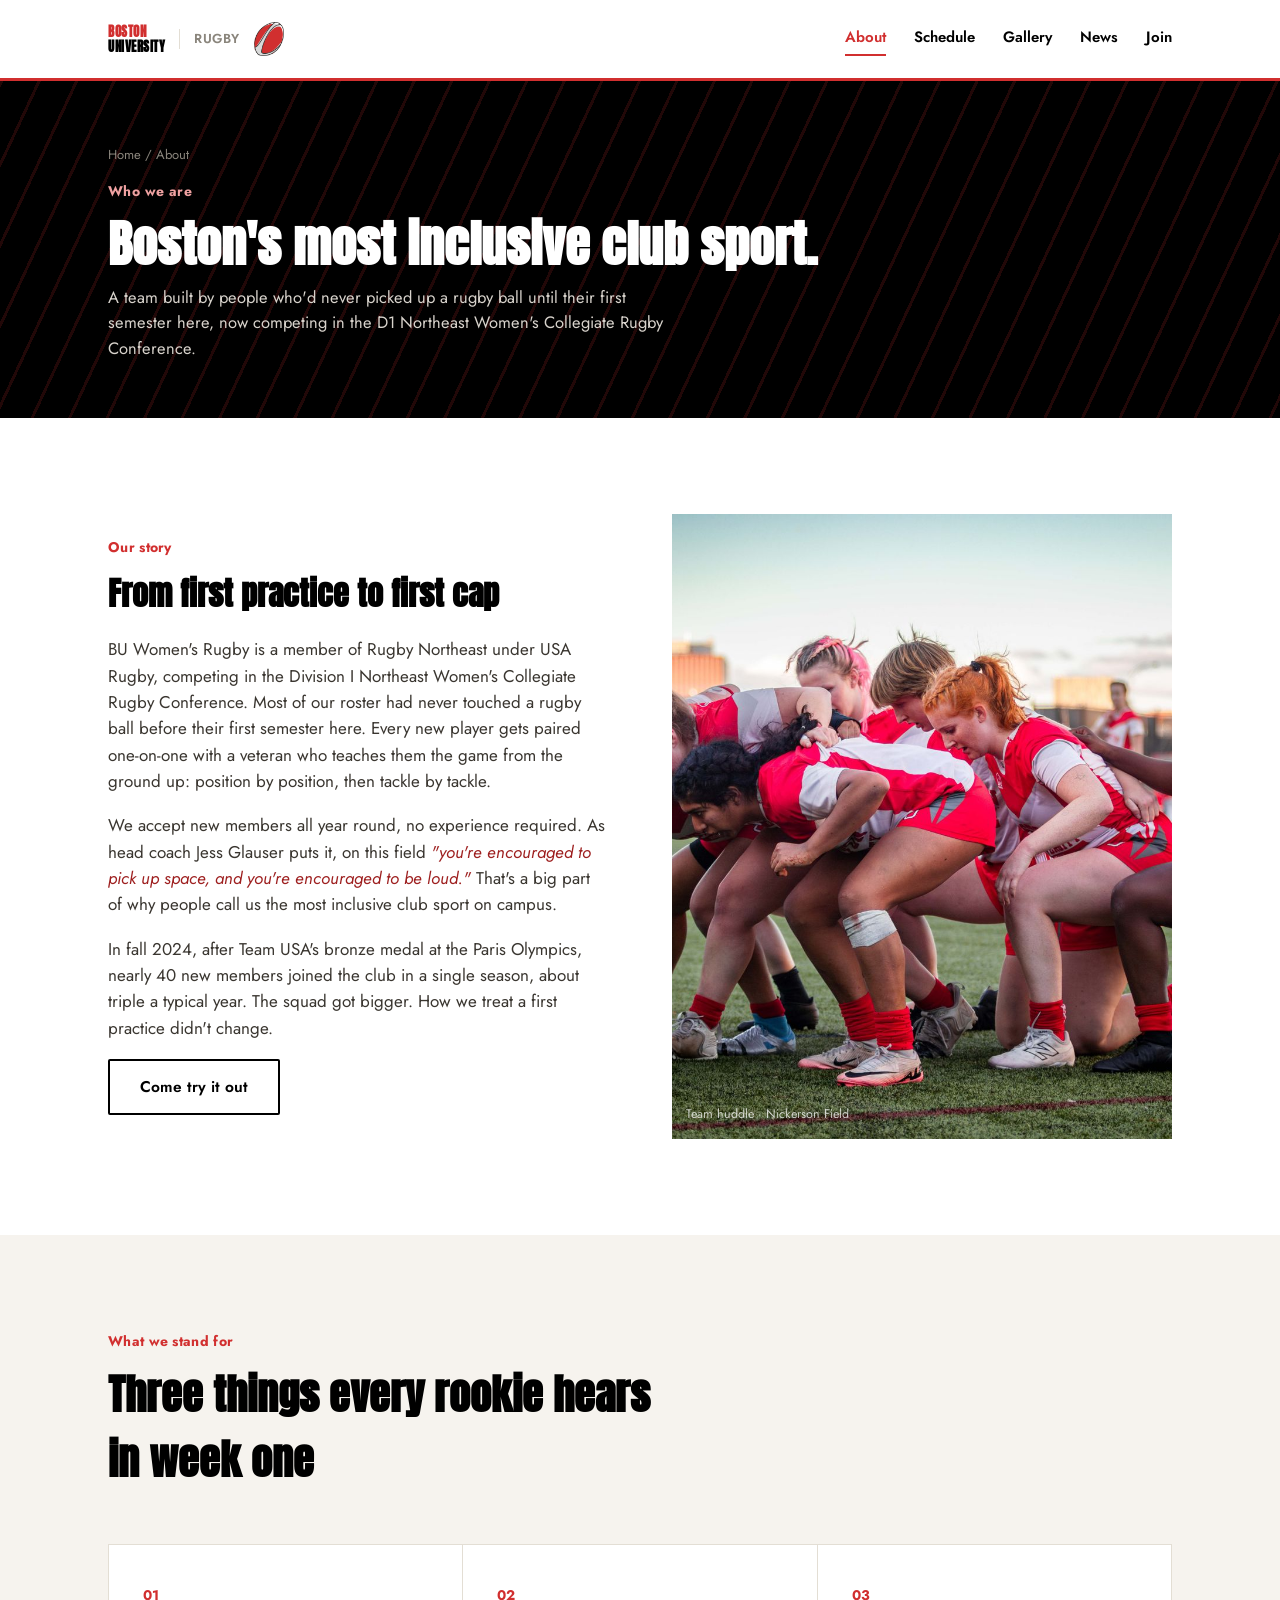
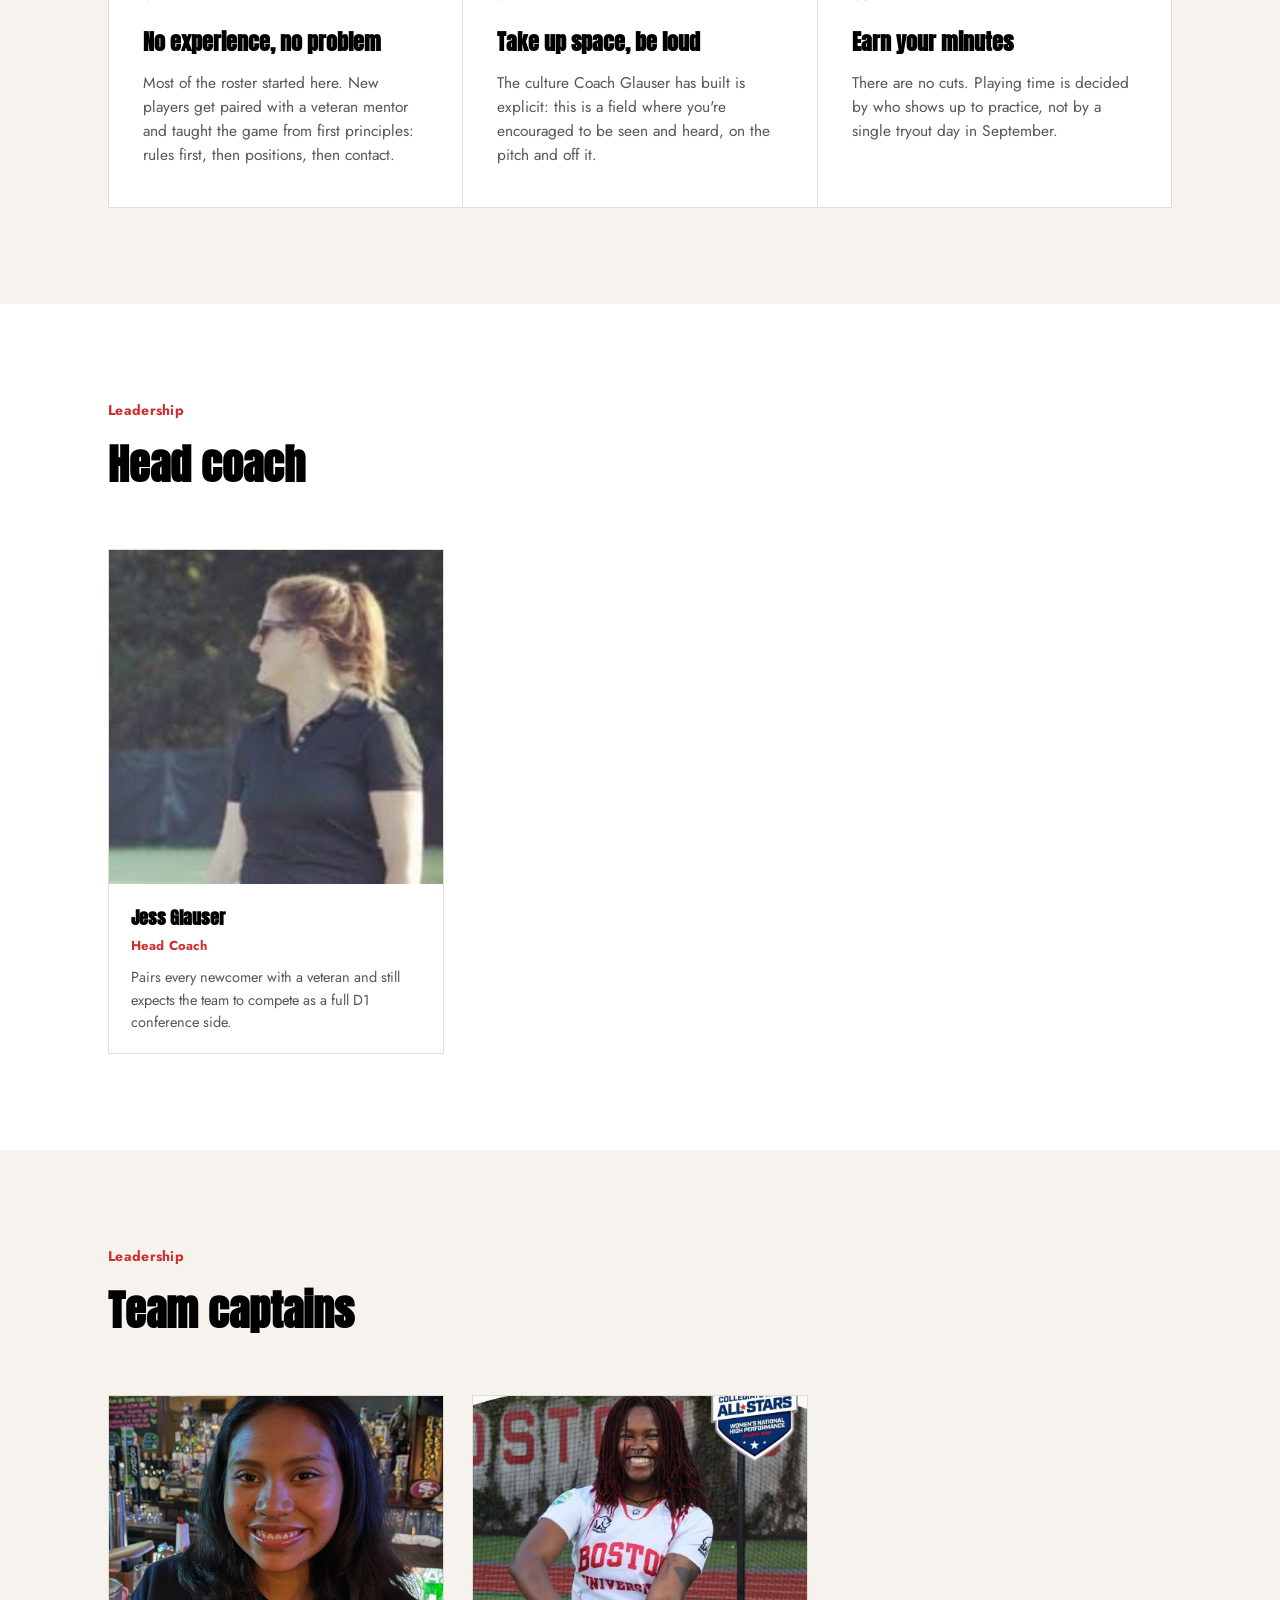
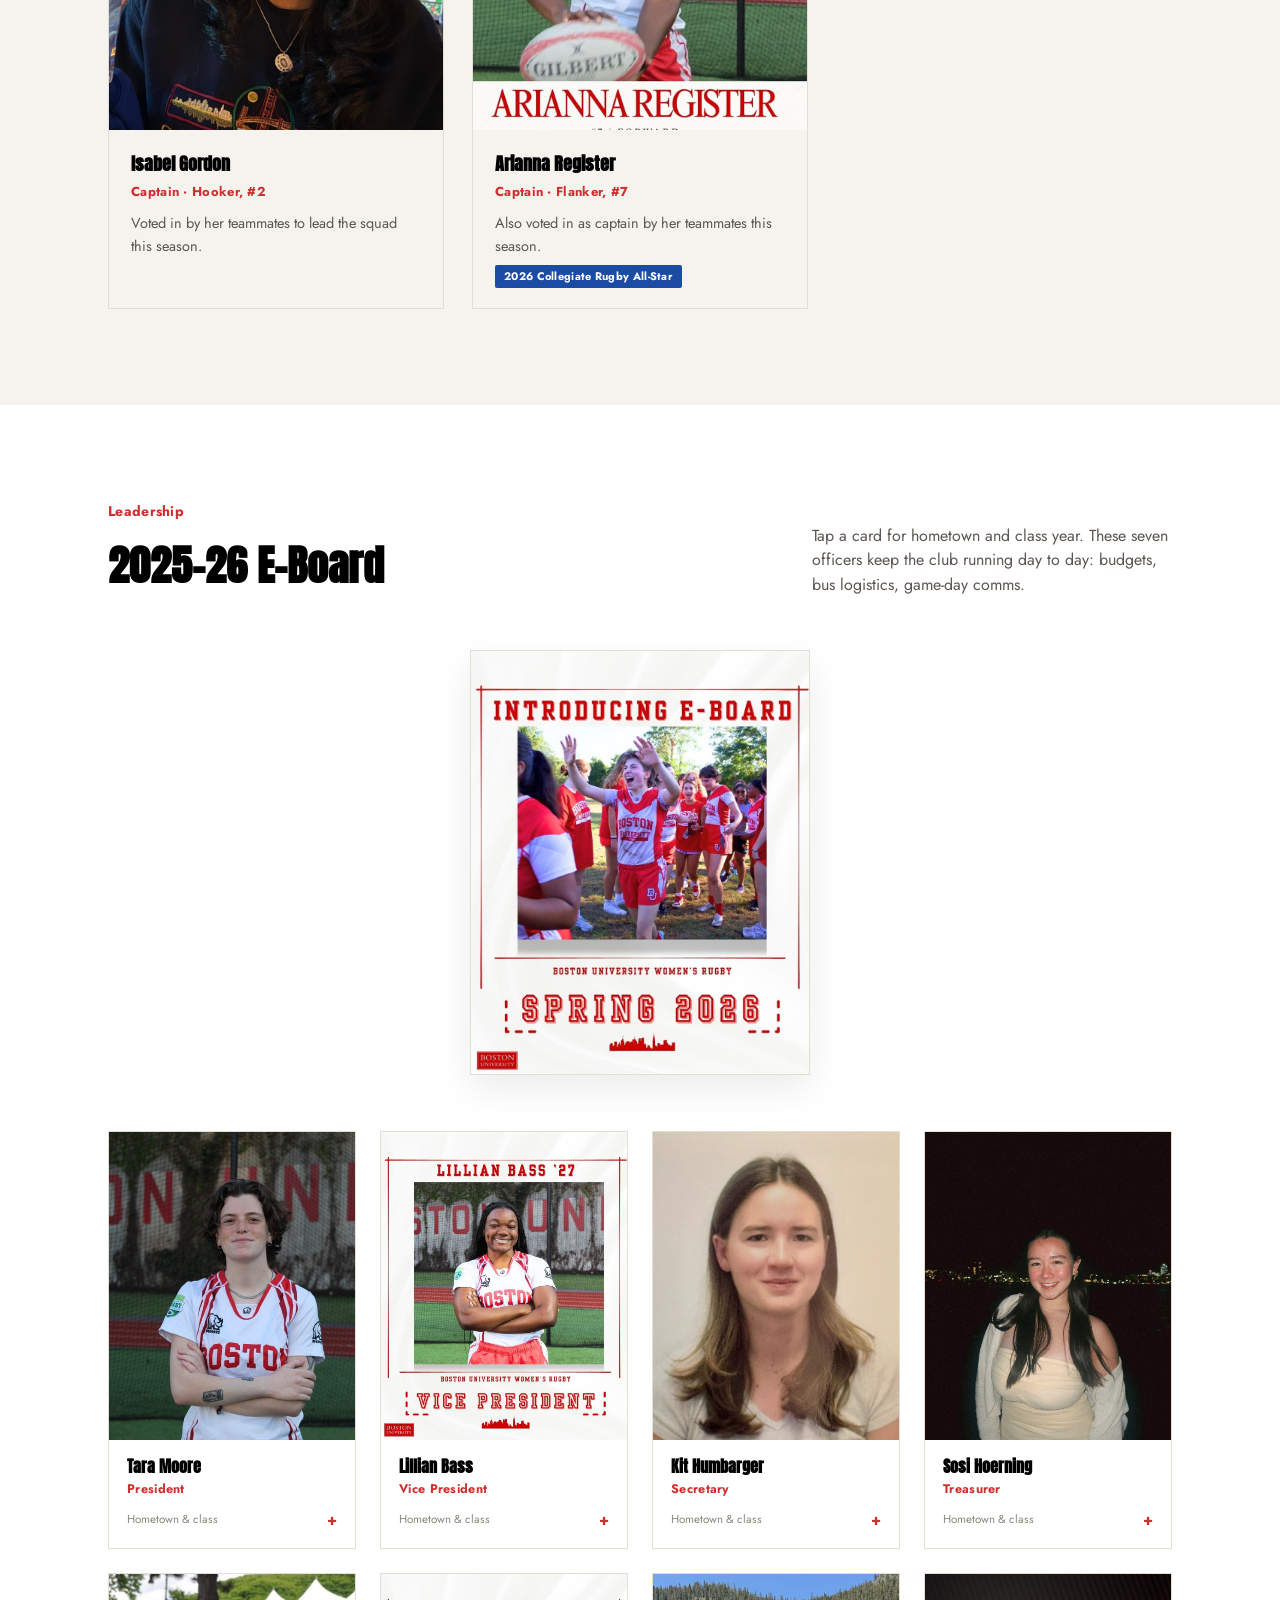
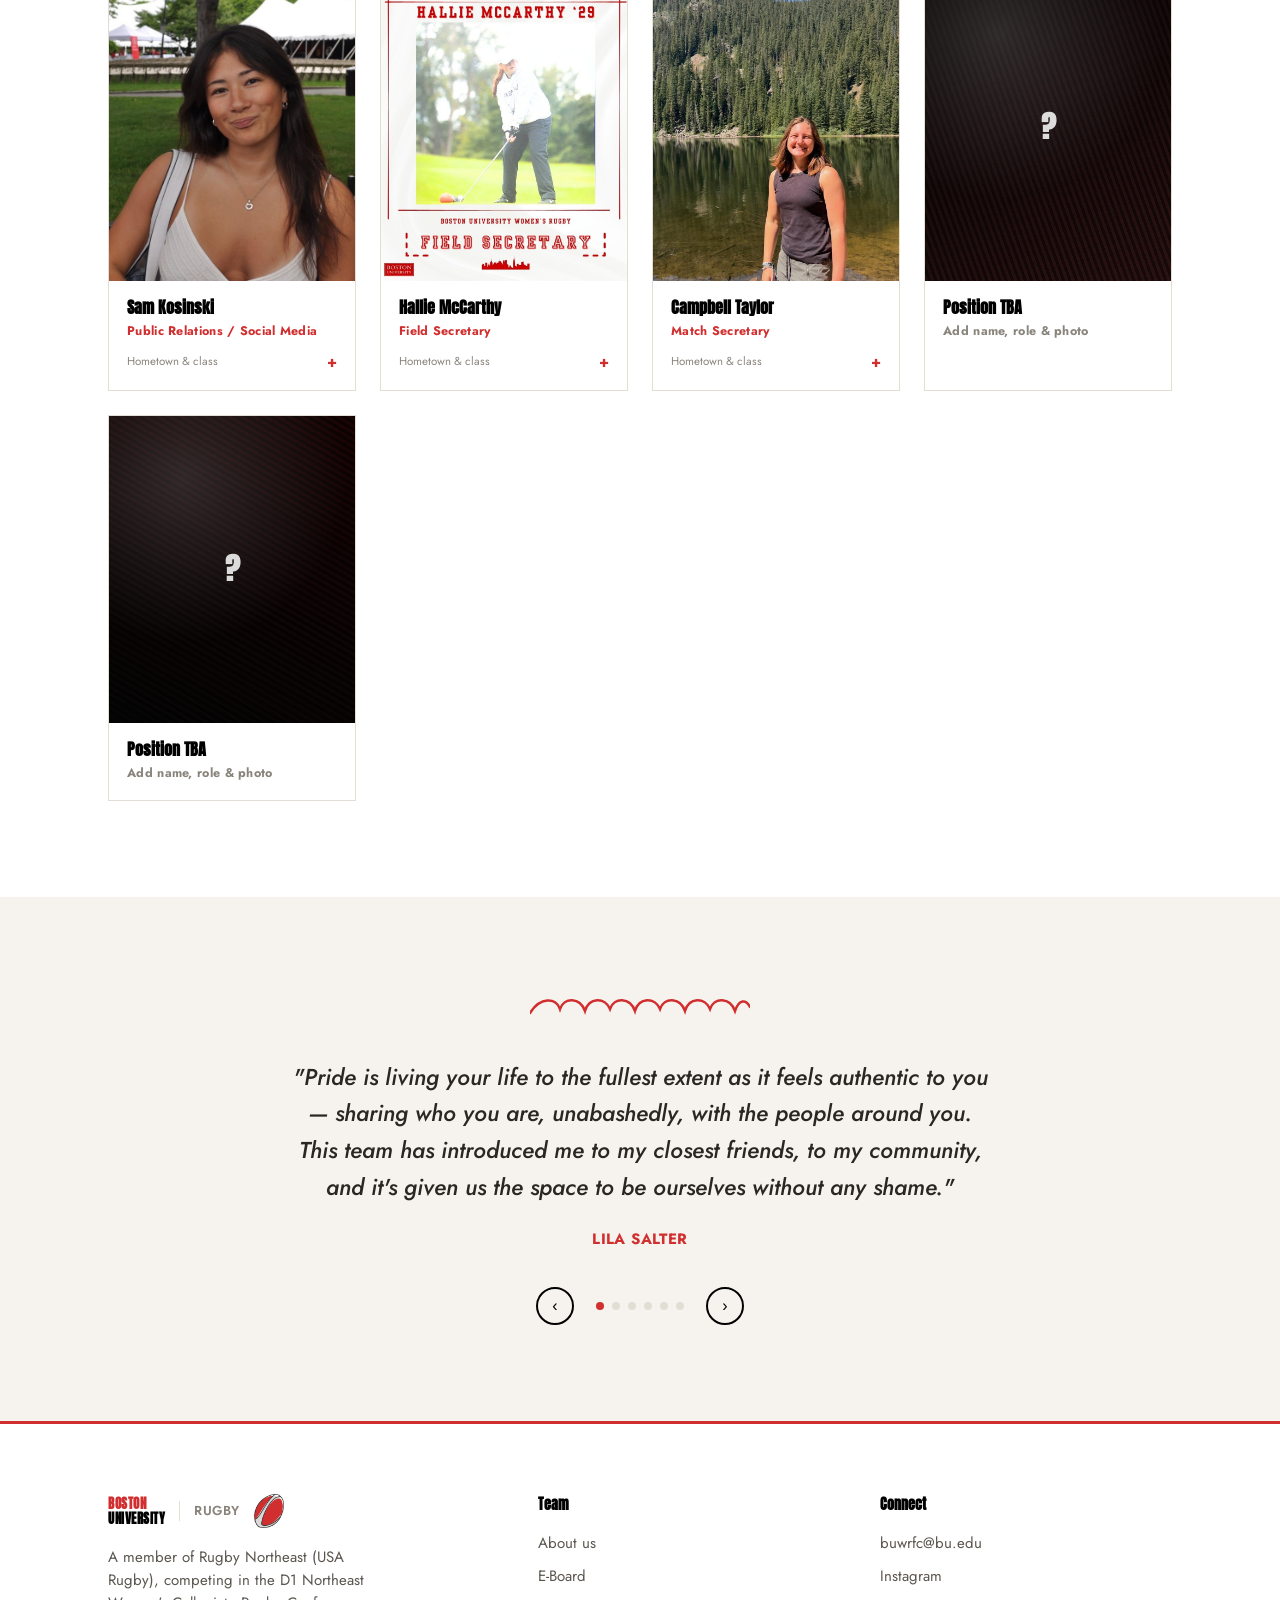
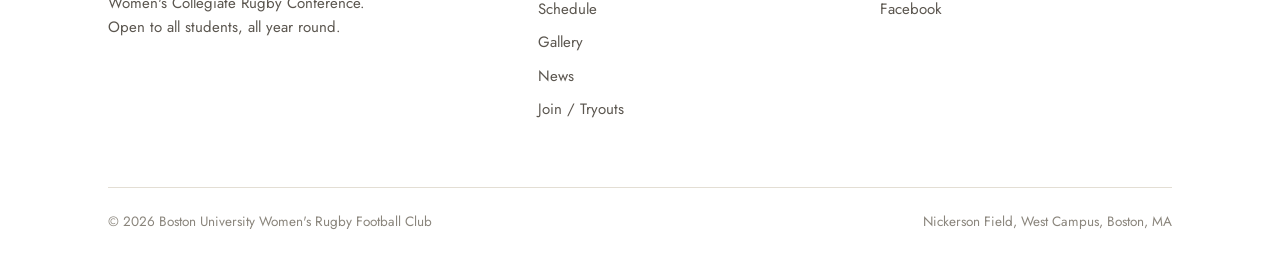
==== commit 7a2d6c1f: "new added features" ====
--- a/about.html
+++ b/about.html
@@ -4,7 +4,7 @@
 <meta charset="UTF-8">
 <meta name="viewport" content="width=device-width, initial-scale=1.0">
 <meta name="theme-color" content="#D12F2F">
-<title>About — Boston University Women's Rugby</title>
+<title>About: Boston University Women's Rugby</title>
 <meta name="description" content="BU Women's Rugby is a member of Rugby Northeast, USA Rugby, competing in the D1 Northeast Women's Collegiate Rugby Conference. No experience required, ever.">
 <link rel="preconnect" href="https://fonts.googleapis.com">
 <link rel="preconnect" href="https://fonts.gstatic.com" crossorigin>
@@ -41,7 +41,7 @@
     <div class="breadcrumb"><a href="index.html">Home</a> / About</div>
     <div class="kicker-inv">Who we are</div>
     <h1>Boston's most inclusive club sport.</h1>
-    <p>A team built by people who'd never picked up a rugby ball until their first semester here — now competing in the D1 Northeast Women's Collegiate Rugby Conference.</p>
+    <p>A team built by people who'd never picked up a rugby ball until their first semester here, now competing in the D1 Northeast Women's Collegiate Rugby Conference.</p>
   </div>
 </section>
 
@@ -50,9 +50,9 @@
     <div class="about-copy">
       <div class="kicker">Our story</div>
       <h2 style="font-size:32px;margin-bottom:18px;font-weight:700;">From first practice to first cap</h2>
-      <p>BU Women's Rugby is a member of Rugby Northeast under USA Rugby, competing in the Division I Northeast Women's Collegiate Rugby Conference. Most of our roster had never touched a rugby ball before their first semester here — every new player is paired one-on-one with a veteran who teaches them the game from the ground up, position by position, tackle by tackle.</p>
-      <p>We accept new members all year round, no experience required. As head coach Jess Glauser puts it, on this field <span class="quote-inline">"you're encouraged to pick up space, and you're encouraged to be loud."</span> That culture is why we've been called the most inclusive club sport on campus.</p>
-      <p>In fall 2024, after Team USA's bronze medal at the Paris Olympics, nearly 40 new members joined the club in a single season — about triple a typical year. The growth changed the size of our squad, not the way we treat a first practice.</p>
+      <p>BU Women's Rugby is a member of Rugby Northeast under USA Rugby, competing in the Division I Northeast Women's Collegiate Rugby Conference. Most of our roster had never touched a rugby ball before their first semester here. Every new player gets paired one-on-one with a veteran who teaches them the game from the ground up: position by position, then tackle by tackle.</p>
+      <p>We accept new members all year round, no experience required. As head coach Jess Glauser puts it, on this field <span class="quote-inline">"you're encouraged to pick up space, and you're encouraged to be loud."</span> That's a big part of why people call us the most inclusive club sport on campus.</p>
+      <p>In fall 2024, after Team USA's bronze medal at the Paris Olympics, nearly 40 new members joined the club in a single season, about triple a typical year. The squad got bigger. How we treat a first practice didn't change.</p>
       <a href="join.html" class="btn btn-outline">Come try it out</a>
     </div>
     <div class="about-photo">
@@ -74,7 +74,7 @@
       <div class="pillar">
         <div class="idx">01</div>
         <h3>No experience, no problem</h3>
-        <p>Most of the roster started here. New players are paired with a veteran mentor and taught the game from first principles — rules, positions, and contact, in that order.</p>
+        <p>Most of the roster started here. New players get paired with a veteran mentor and taught the game from first principles: rules first, then positions, then contact.</p>
       </div>
       <div class="pillar">
         <div class="idx">02</div>
@@ -106,7 +106,7 @@
         <div class="coach-body">
           <h4>Jess Glauser</h4>
           <div class="role">Head Coach</div>
-          <p>Sets the tone for a program built on mentorship — pairing every newcomer with a veteran and pushing the team to compete as a full D1 conference side.</p>
+          <p>Pairs every newcomer with a veteran and still expects the team to compete as a full D1 conference side.</p>
         </div>
       </div>
     </div>
@@ -129,7 +129,7 @@
         <div class="coach-body">
           <h4>Isabel Gordon</h4>
           <div class="role">Captain &middot; Hooker, #2</div>
-          <p>Elected by the squad to lead on the pitch this season.</p>
+          <p>Voted in by her teammates to lead the squad this season.</p>
         </div>
       </div>
       <div class="coach-card">
@@ -139,7 +139,7 @@
         <div class="coach-body">
           <h4>Arianna Register</h4>
           <div class="role">Captain &middot; Flanker, #7</div>
-          <p>Elected by the squad to lead on the pitch this season.</p>
+          <p>Also voted in as captain by her teammates this season.</p>
           <span class="badge-allstar">2026 Collegiate Rugby All-Star</span>
         </div>
       </div>
@@ -154,7 +154,7 @@
         <div class="kicker">Leadership</div>
         <h2>2025–26 E-Board</h2>
       </div>
-      <p>Tap a card for hometown and class year. The seven officers below run the club day to day — from budgets to bus logistics to game-day comms.</p>
+      <p>Tap a card for hometown and class year. These seven officers keep the club running day to day: budgets, bus logistics, game-day comms.</p>
     </div>
     <img class="eboard-intro" src="images/eboard/eboard-intro.jpg" alt="Boston University Women's Rugby team celebrating, Introducing E-Board graphic, Spring 2026" width="340" height="425" loading="lazy" decoding="async">
     <div class="eboard-grid">
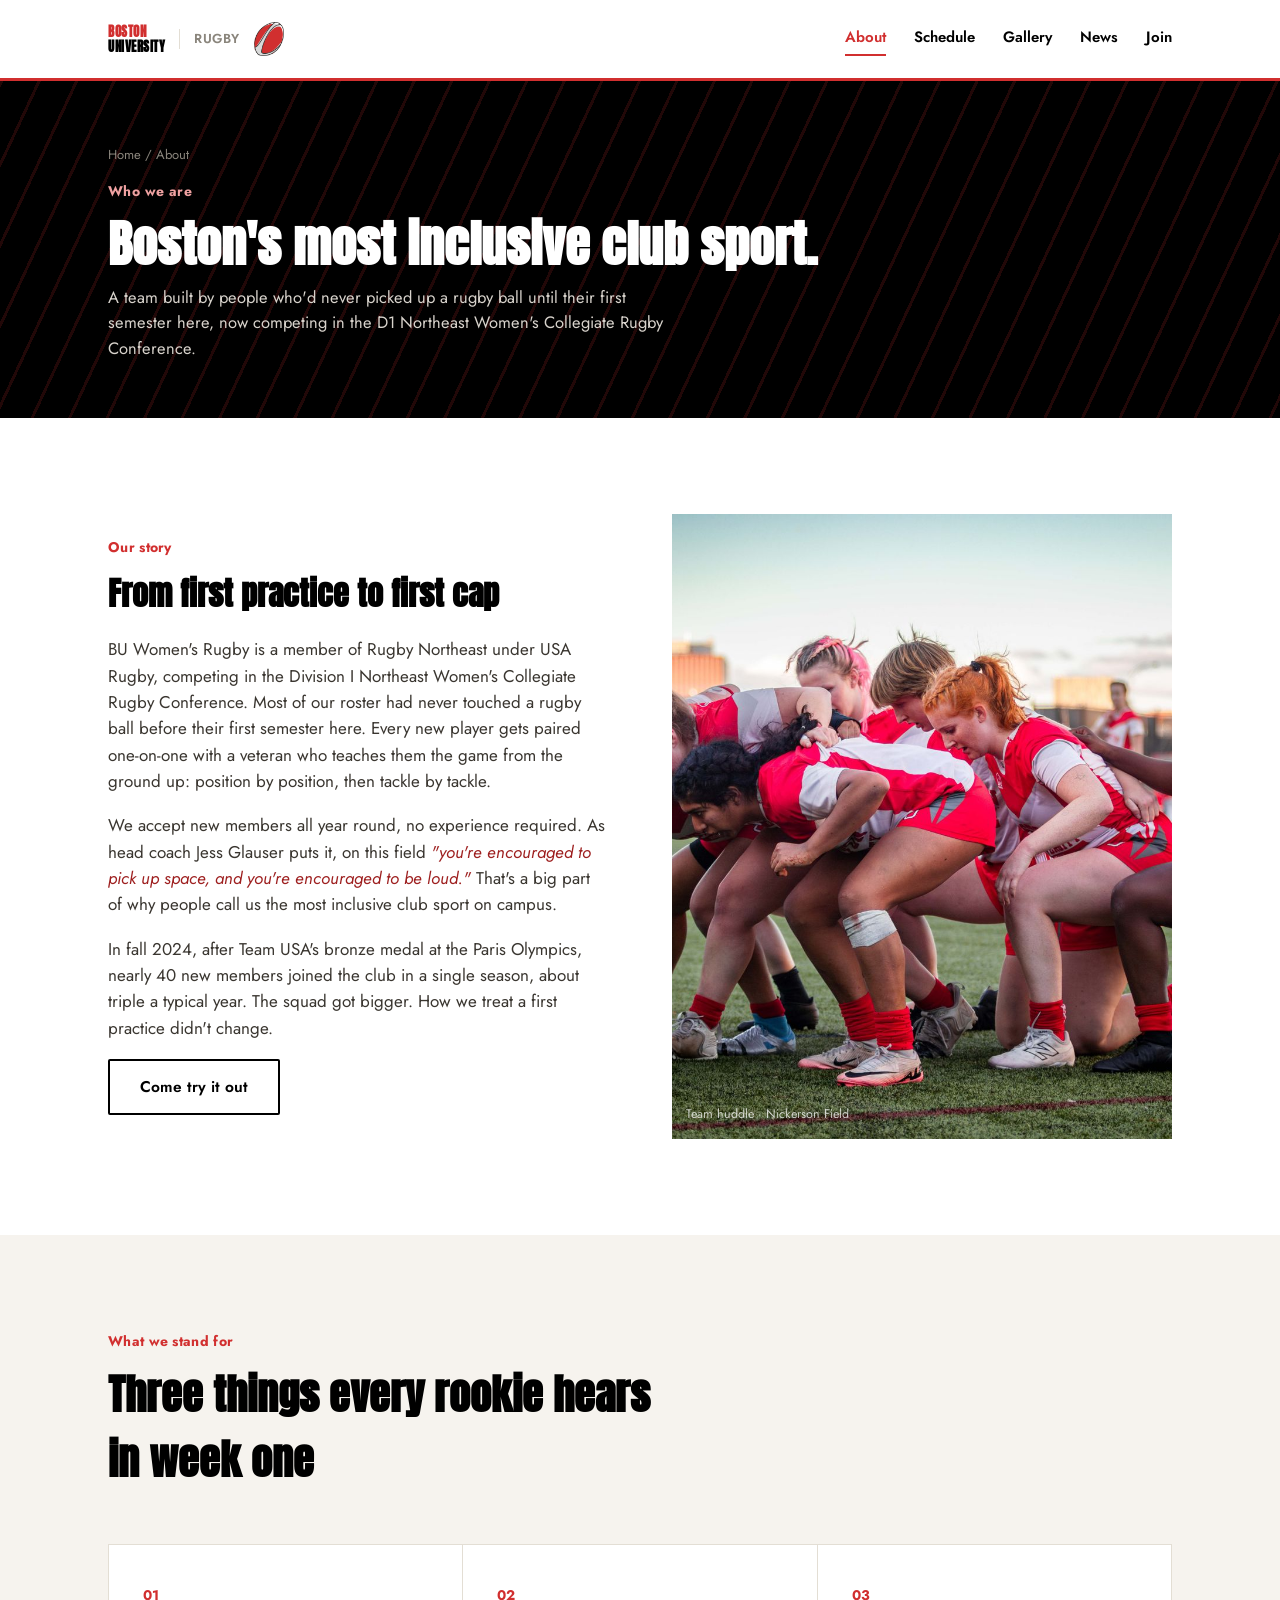
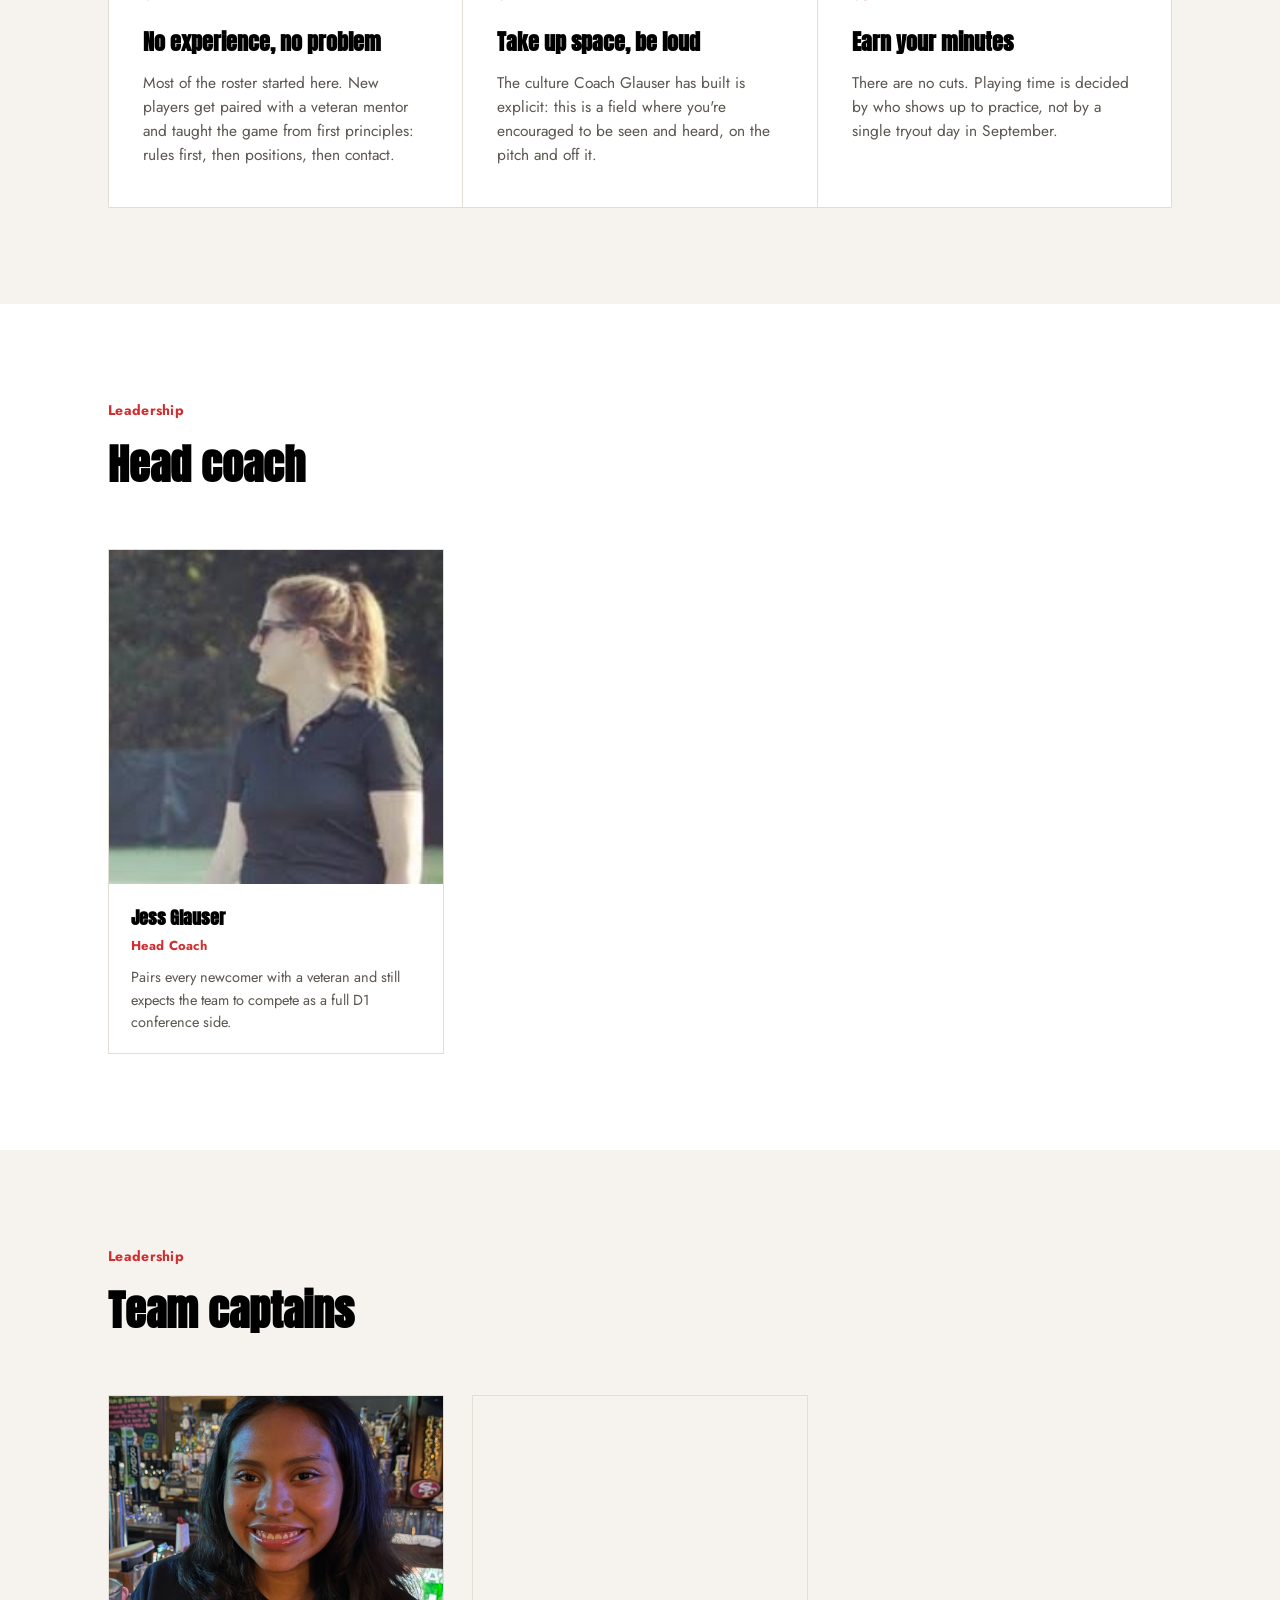
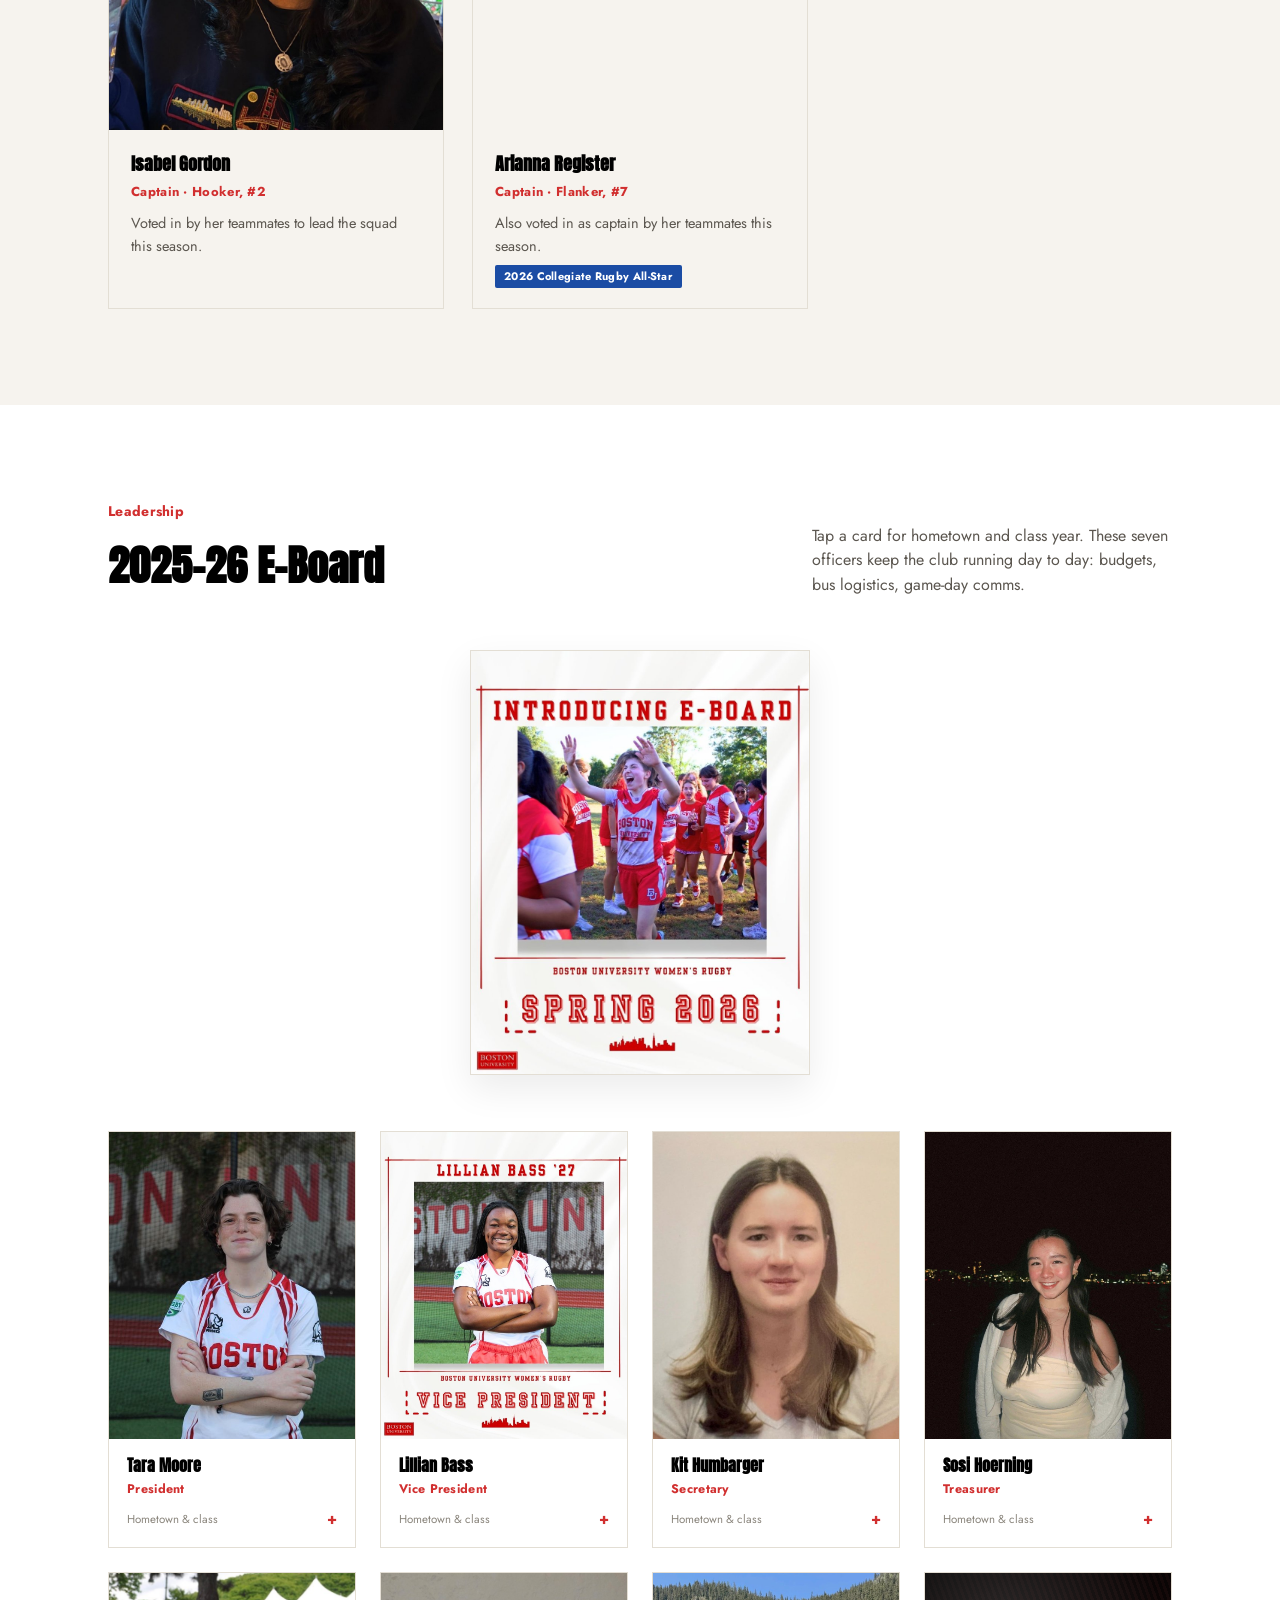
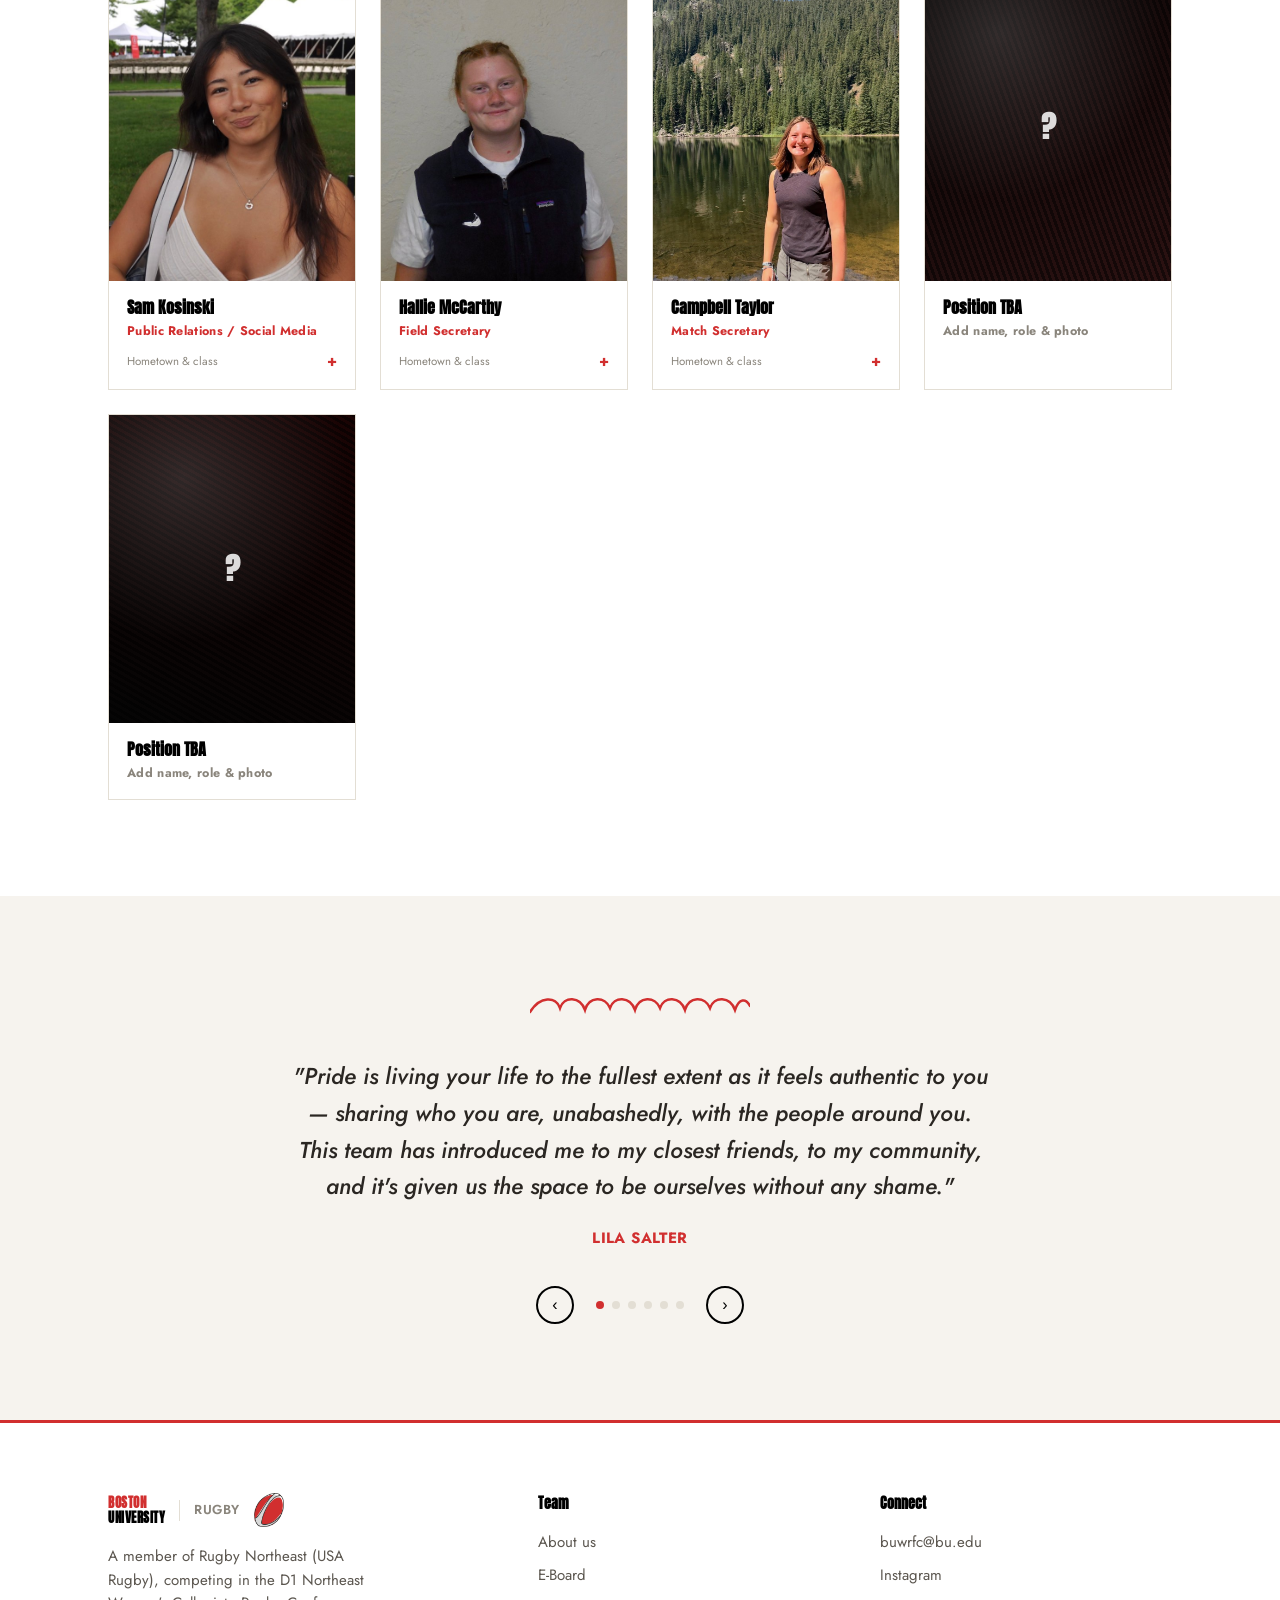
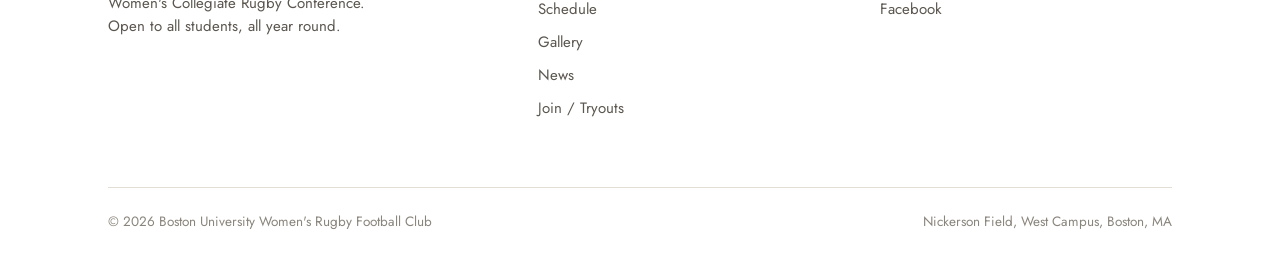
==== commit a607f086: "added hallie" ====
--- a/about.html
+++ b/about.html
@@ -215,14 +215,14 @@
       </div>
       <div class="eboard-card">
         <button class="eboard-trigger" type="button">
-          <img src="images/eboard/hallie-mccarthy-field-secretary.jpg" alt="Hallie McCarthy, Field Secretary" loading="lazy" decoding="async">
+          <img src="images/eboard/hallie-mccarthy-headshot.jpg" alt="Hallie McCarthy, Field Secretary" loading="lazy" decoding="async">
           <div class="eboard-body">
             <h4>Hallie McCarthy</h4>
             <div class="role">Field Secretary</div>
             <div class="more-hint">Hometown &amp; class</div>
           </div>
         </button>
-        <div class="eboard-more"><p>Class of 2029</p></div>
+        <div class="eboard-more"><p>Portland, OR &middot; Class of 2029</p></div>
       </div>
       <div class="eboard-card">
         <button class="eboard-trigger" type="button">
--- a/css/styles.css
+++ b/css/styles.css
@@ -203,7 +203,7 @@
 @media (max-width:860px){.coaches-grid{grid-template-columns:1fr;}}
 
 /* ---------- E-BOARD ---------- */
-.eboard-intro{display:block;max-width:340px;margin:0 auto 56px;border:1px solid var(--line);box-shadow:var(--shadow);}
+.eboard-intro{display:block;width:100%;max-width:340px;height:auto;margin:0 auto 56px;border:1px solid var(--line);box-shadow:var(--shadow);}
 .eboard-grid{display:grid;grid-template-columns:repeat(auto-fill,minmax(220px,1fr));gap:24px;}
 .eboard-card{border:1px solid var(--line);background:var(--paper);overflow:hidden;transition:transform .25s ease, box-shadow .25s ease;}
 .eboard-card:hover{transform:translateY(-4px);box-shadow:var(--shadow);}
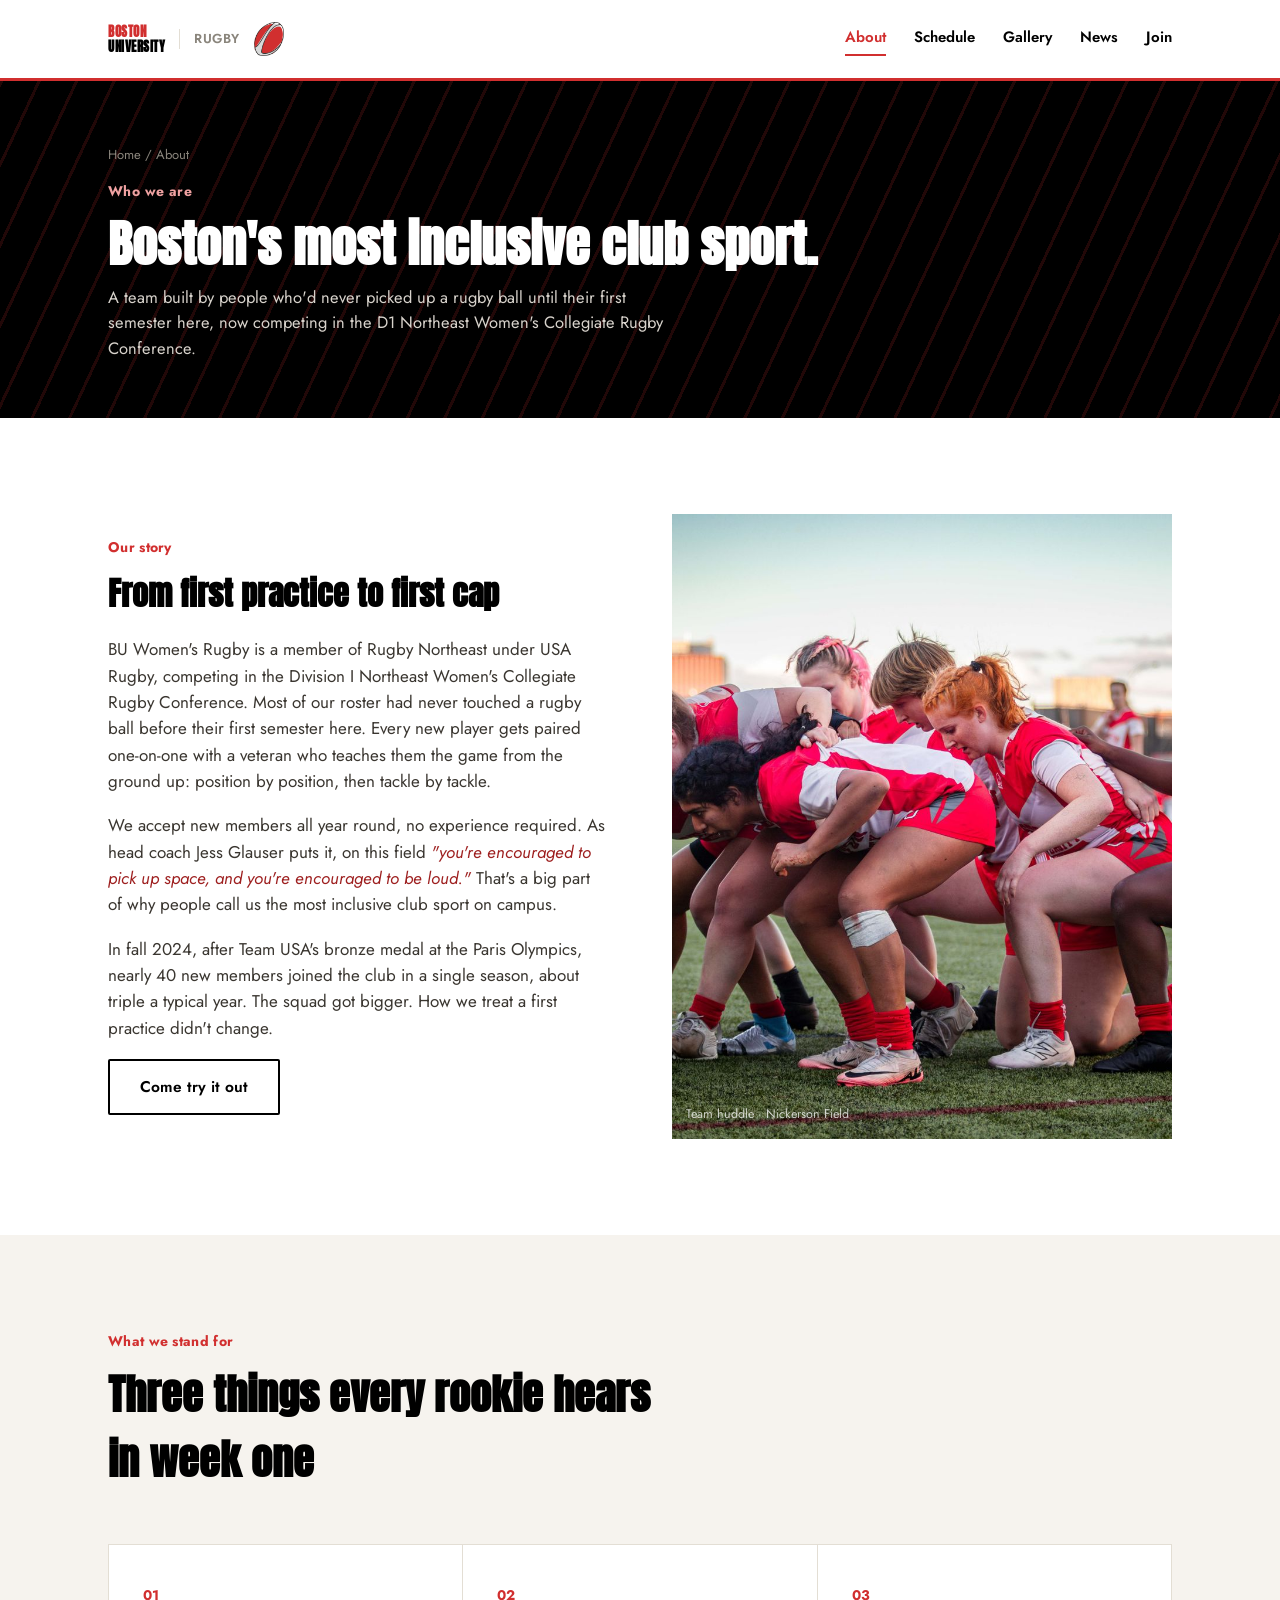
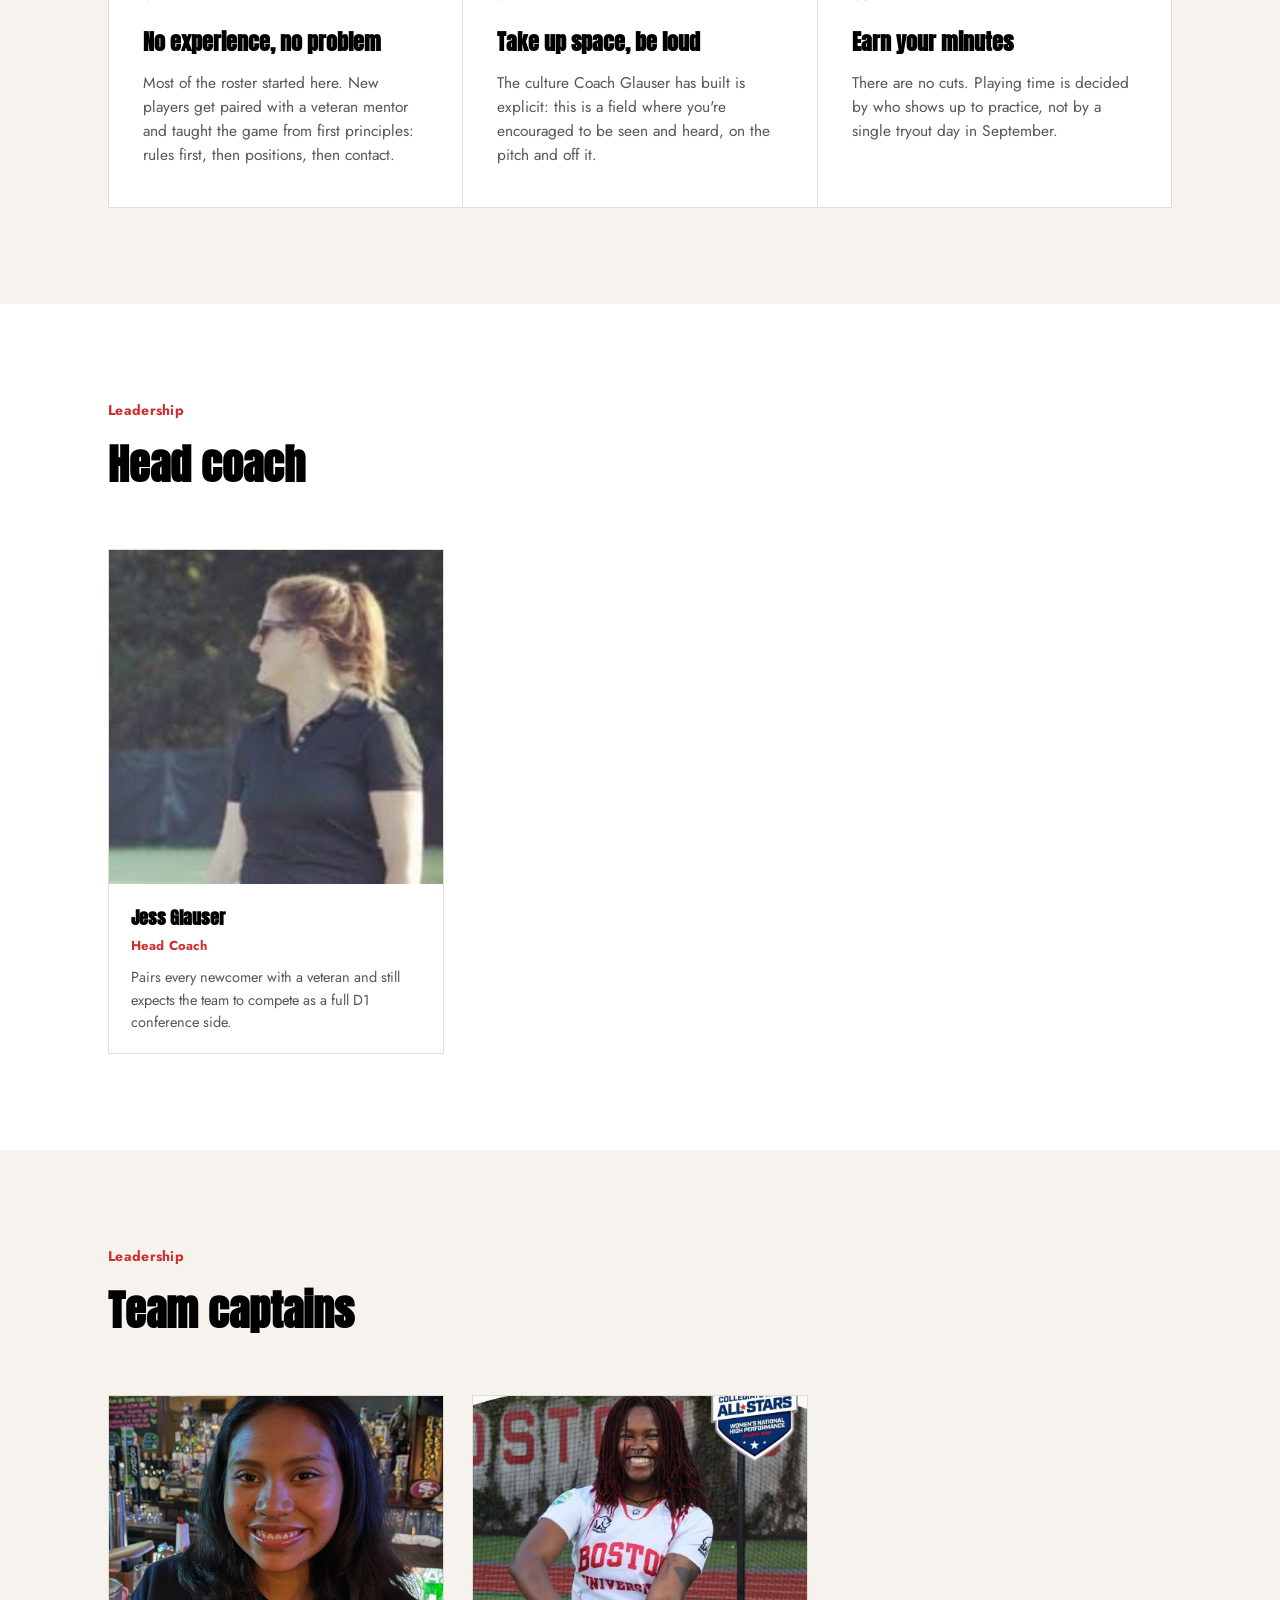
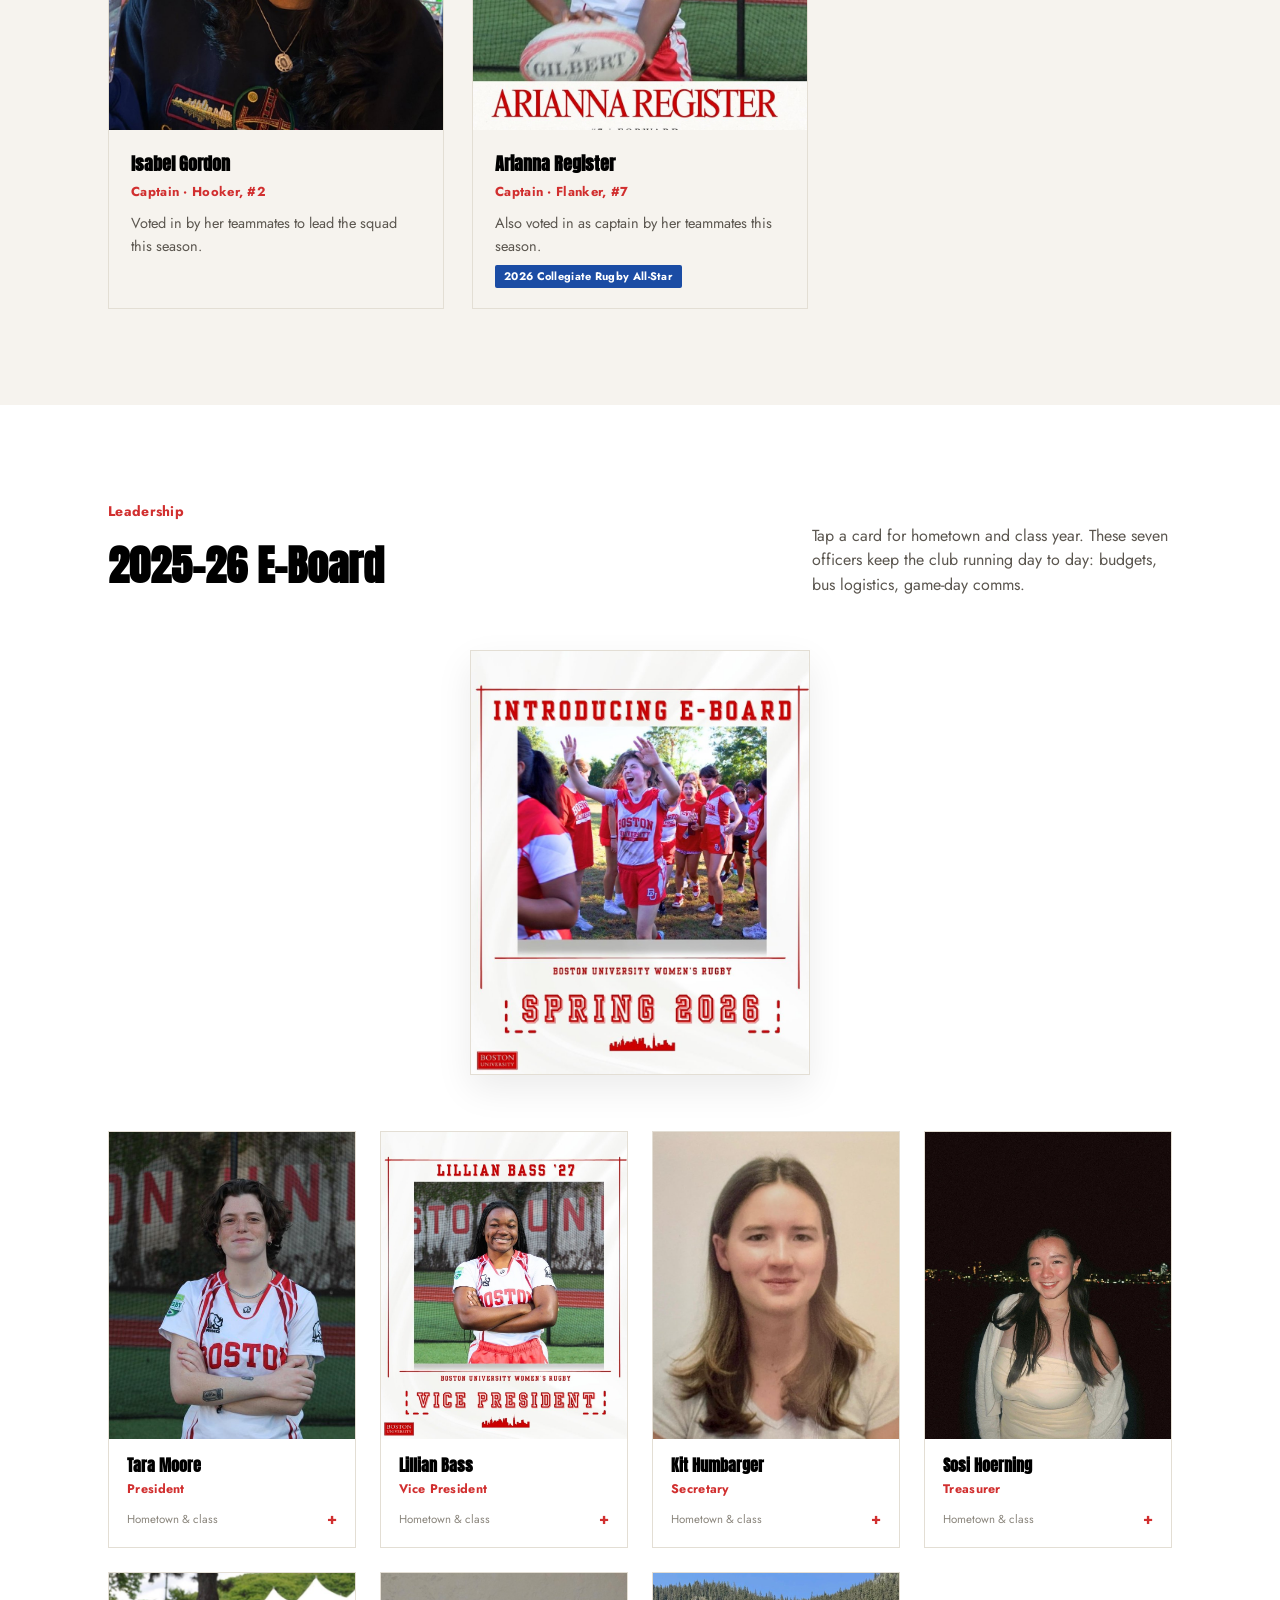
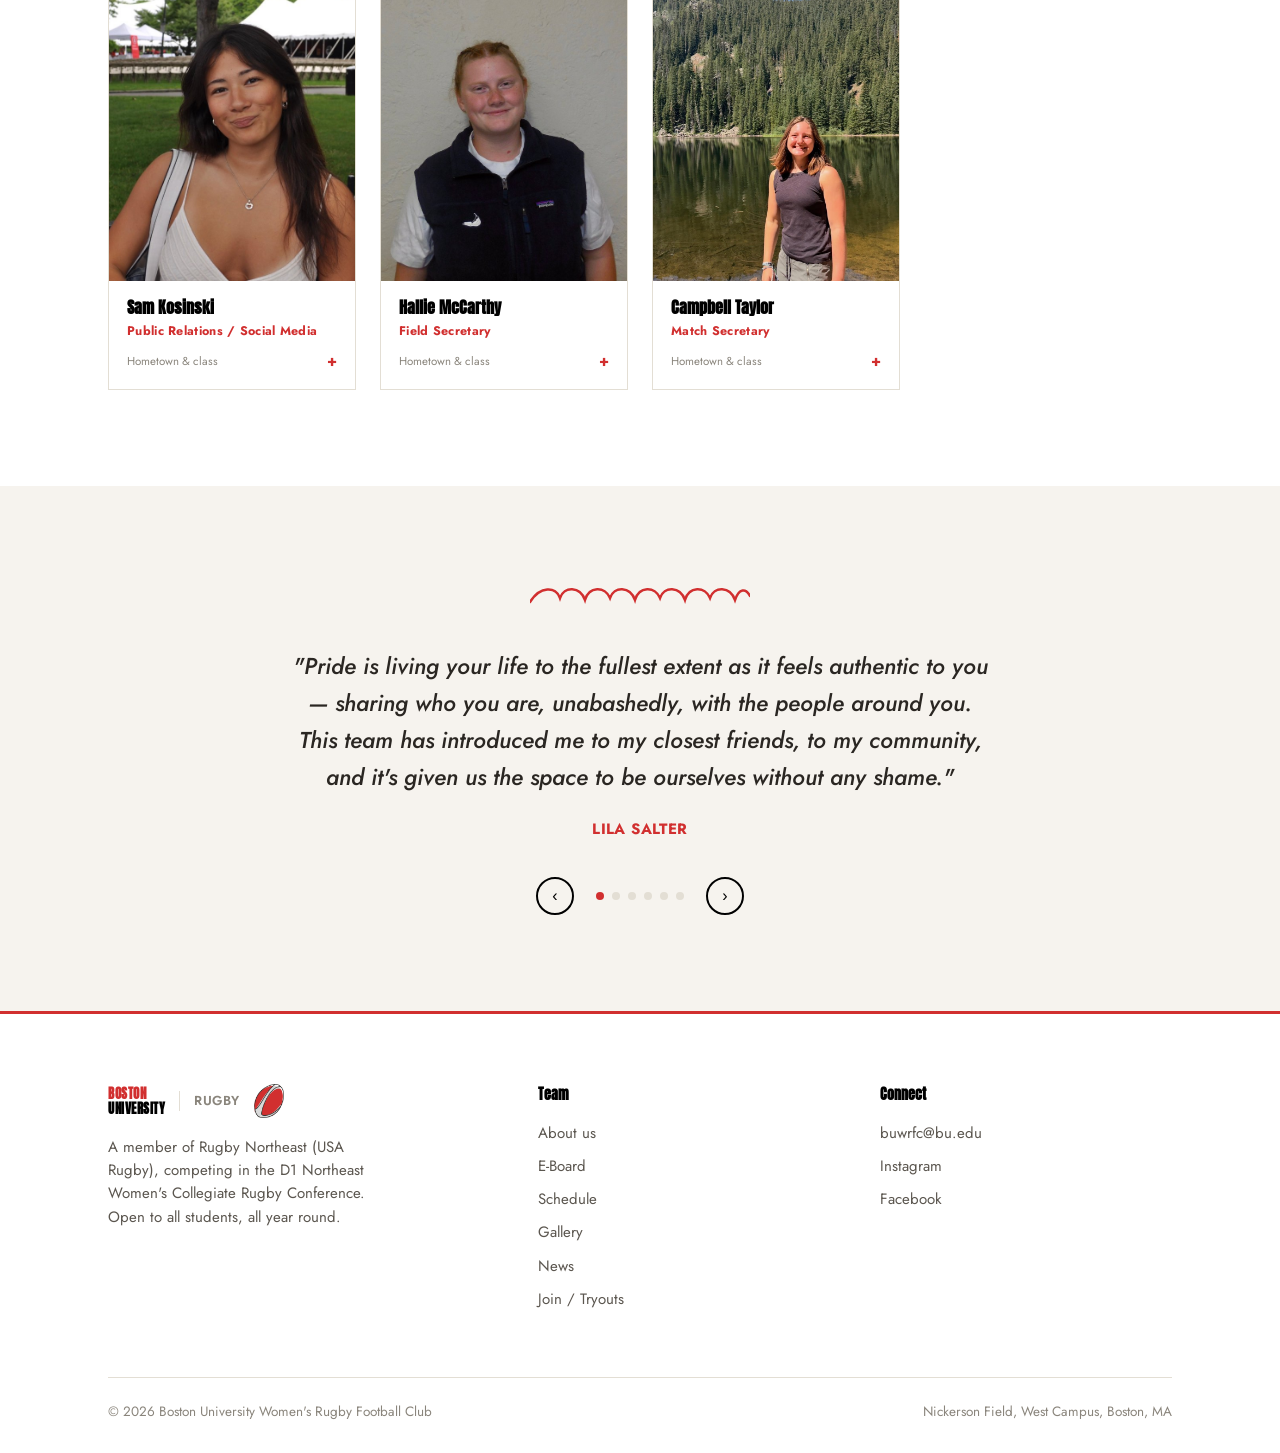
==== commit ba9fc0db: "deleted palceholders" ====
--- a/about.html
+++ b/about.html
@@ -235,24 +235,6 @@
         </button>
         <div class="eboard-more"><p>Class of 2028</p></div>
       </div>
-      <div class="eboard-card tba">
-        <div class="eboard-trigger">
-          <div class="eboard-photo-ph ph-pattern ph-b"><span>?</span></div>
-          <div class="eboard-body">
-            <h4>Position TBA</h4>
-            <div class="role">Add name, role &amp; photo</div>
-          </div>
-        </div>
-      </div>
-      <div class="eboard-card tba">
-        <div class="eboard-trigger">
-          <div class="eboard-photo-ph ph-pattern ph-c"><span>?</span></div>
-          <div class="eboard-body">
-            <h4>Position TBA</h4>
-            <div class="role">Add name, role &amp; photo</div>
-          </div>
-        </div>
-      </div>
     </div>
   </div>
 </section>
--- a/css/styles.css
+++ b/css/styles.css
@@ -218,10 +218,6 @@
 .eboard-more{max-height:0;overflow:hidden;transition:max-height .3s ease;padding:0 18px;}
 .eboard-more p{font-size:13px;color:var(--muted);margin:0 0 16px;}
 .eboard-card.expanded .eboard-more{max-height:90px;}
-.eboard-card.tba .eboard-trigger{cursor:default;}
-.eboard-card.tba .eboard-photo-ph{aspect-ratio:4/5;position:relative;display:flex;align-items:center;justify-content:center;}
-.eboard-card.tba .eboard-photo-ph span{color:rgba(255,255,255,0.85);font-family:'Anton',sans-serif;font-size:30px;font-weight:700;}
-.eboard-card.tba .role{color:var(--faint);}
 
 /* ---------- PILLARS ---------- */
 .pillars{display:grid;grid-template-columns:repeat(3,1fr);gap:1px;background:var(--line);border:1px solid var(--line);}
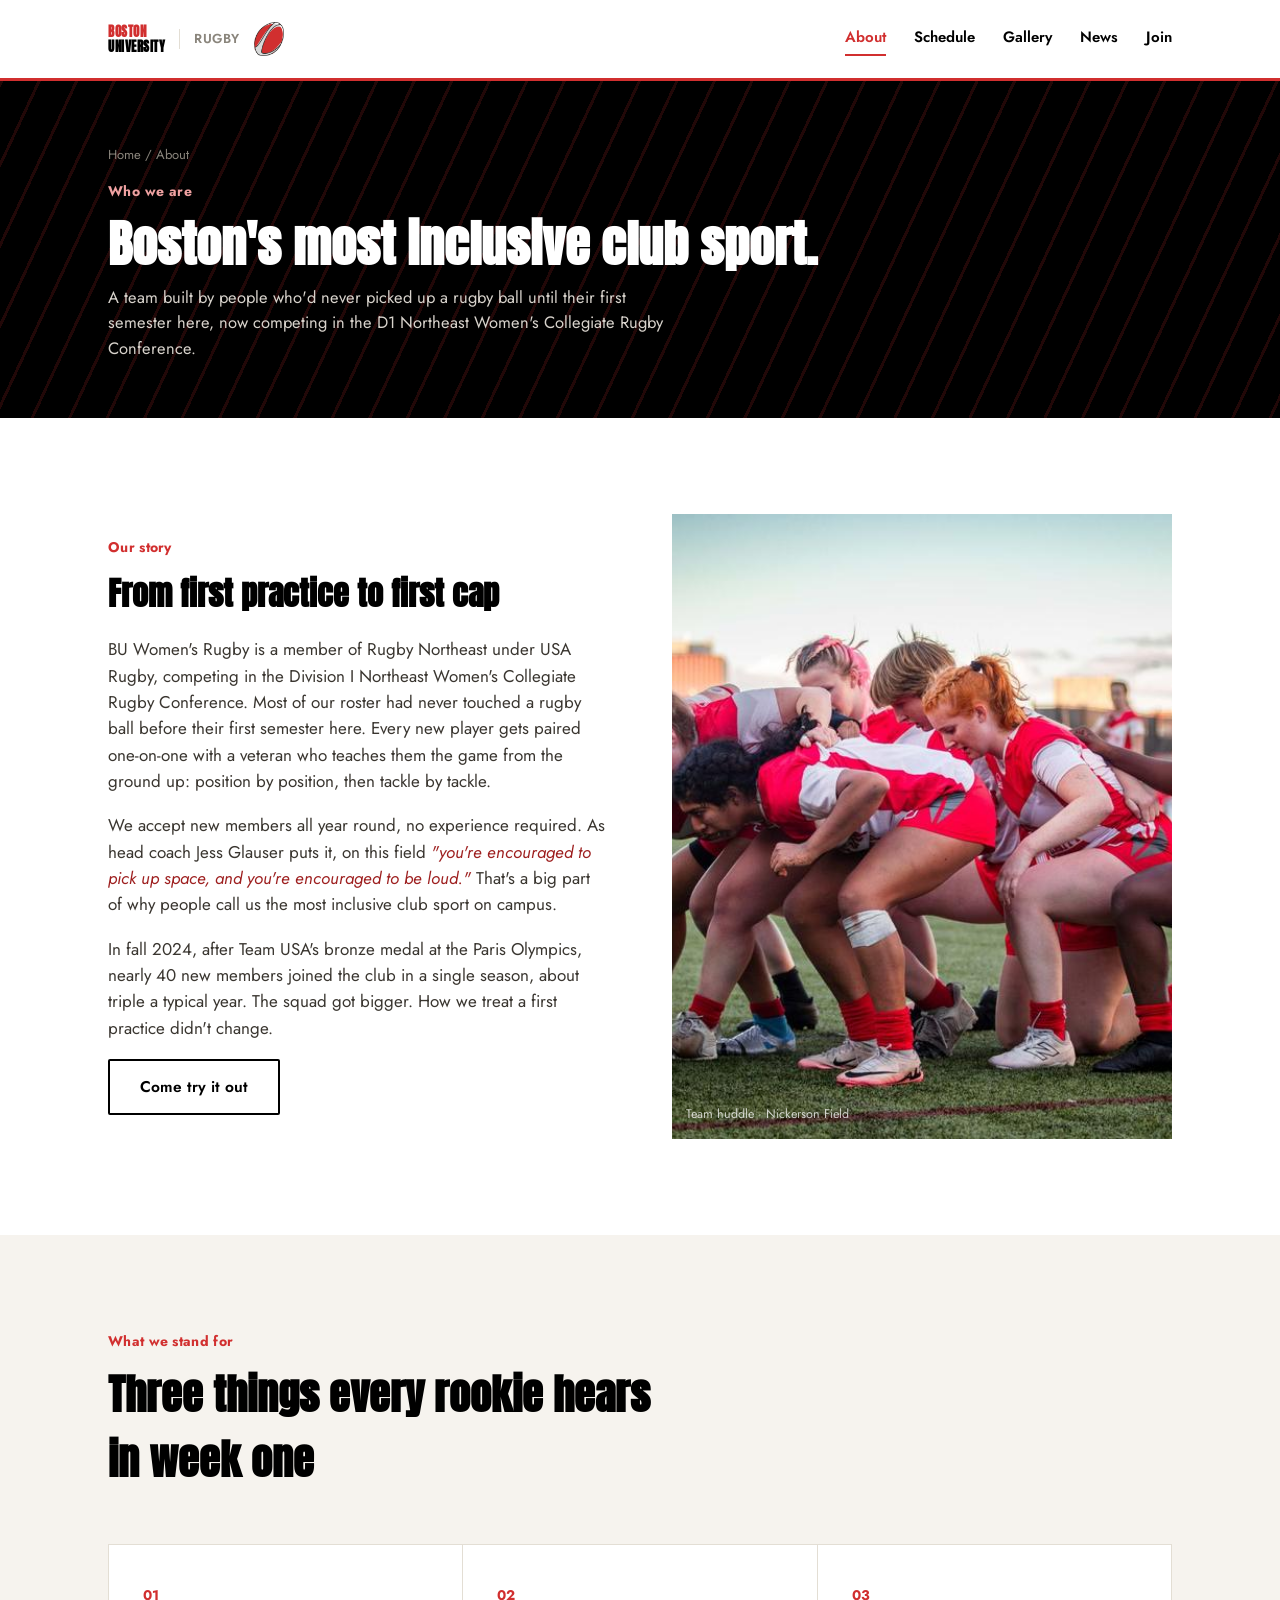
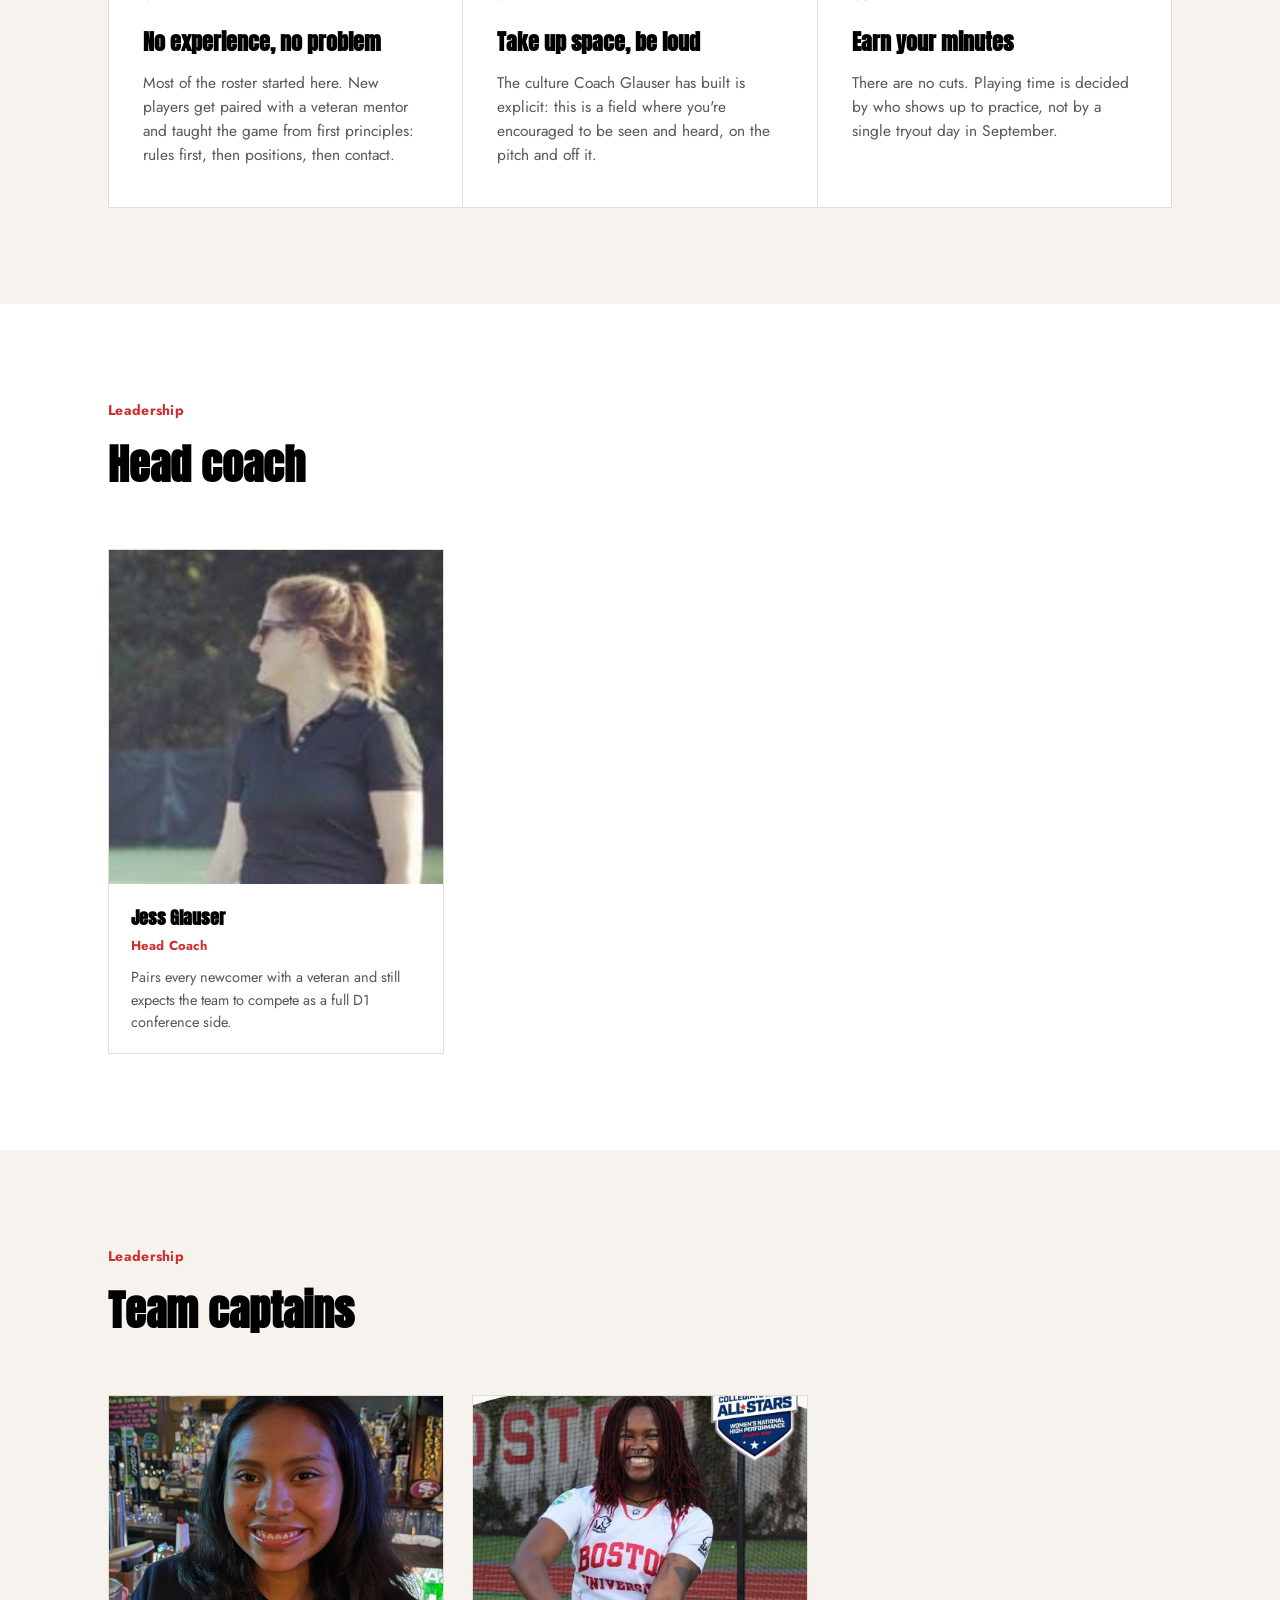
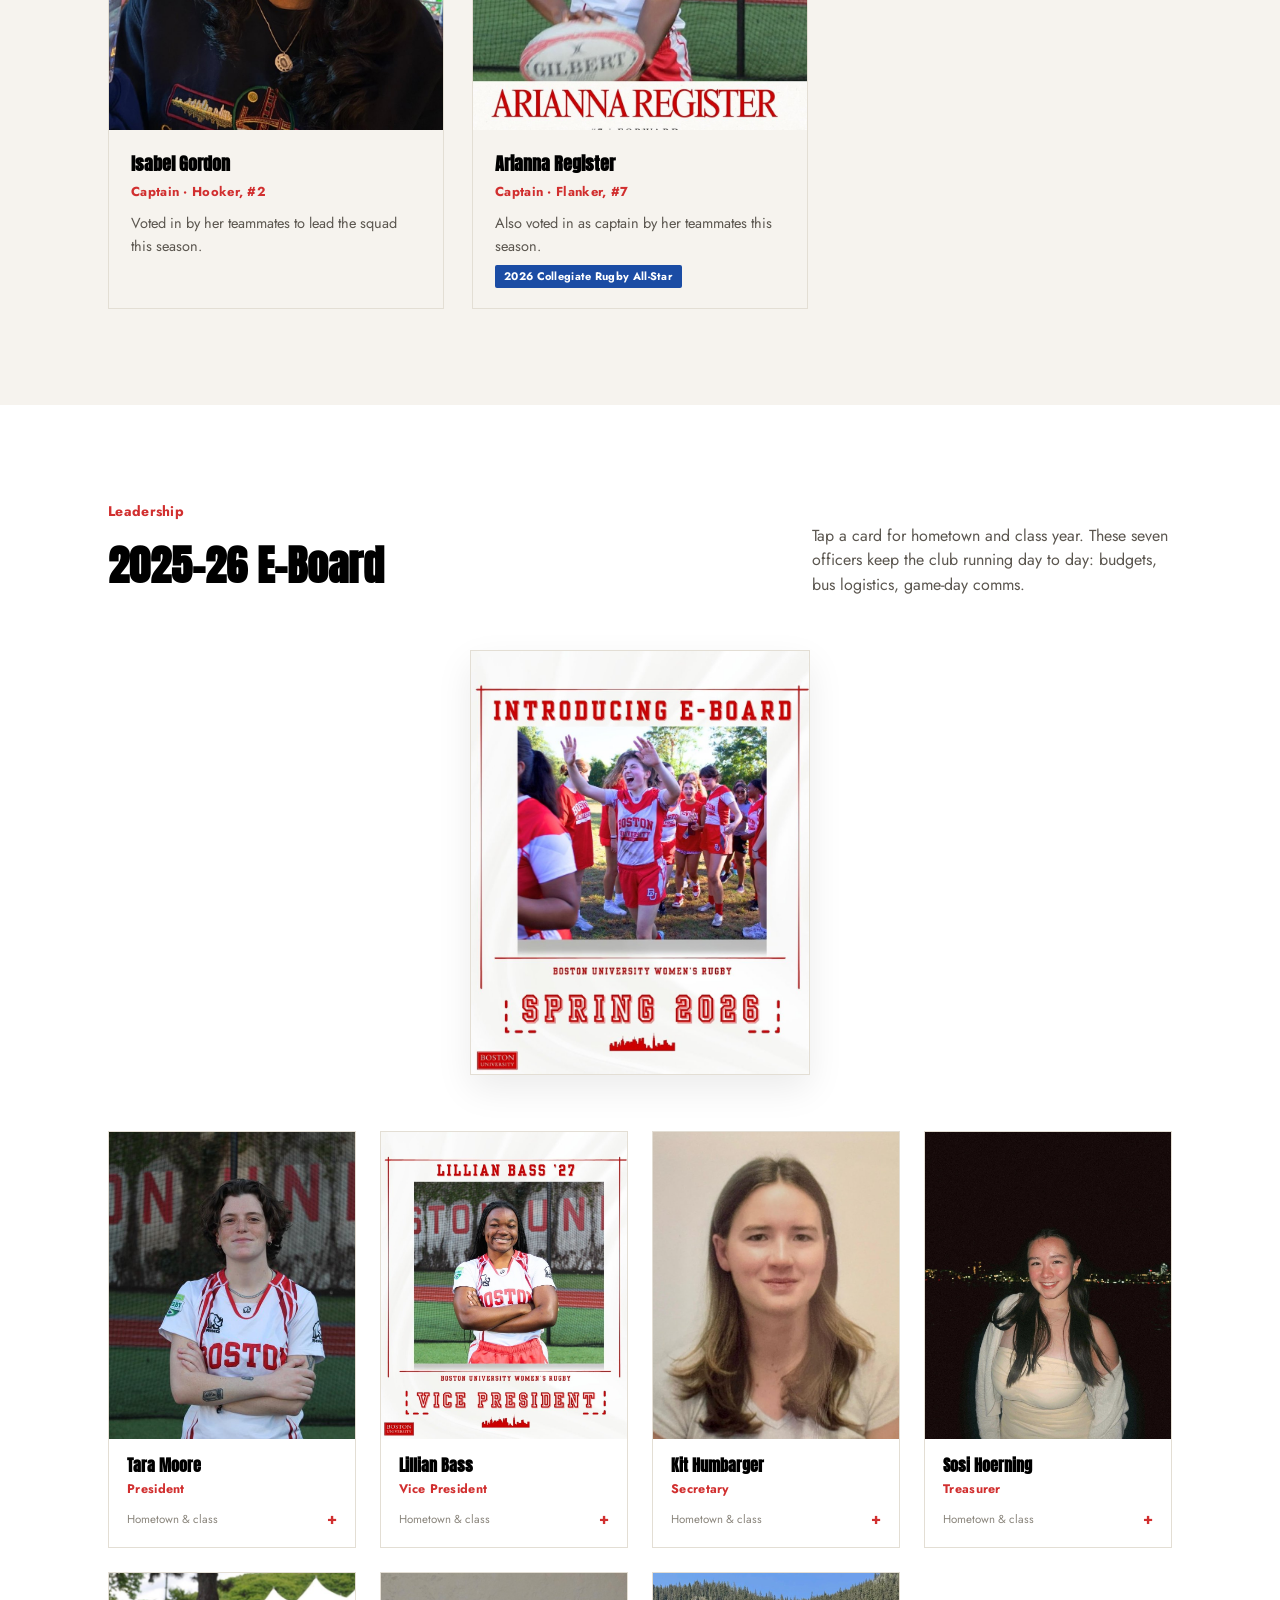
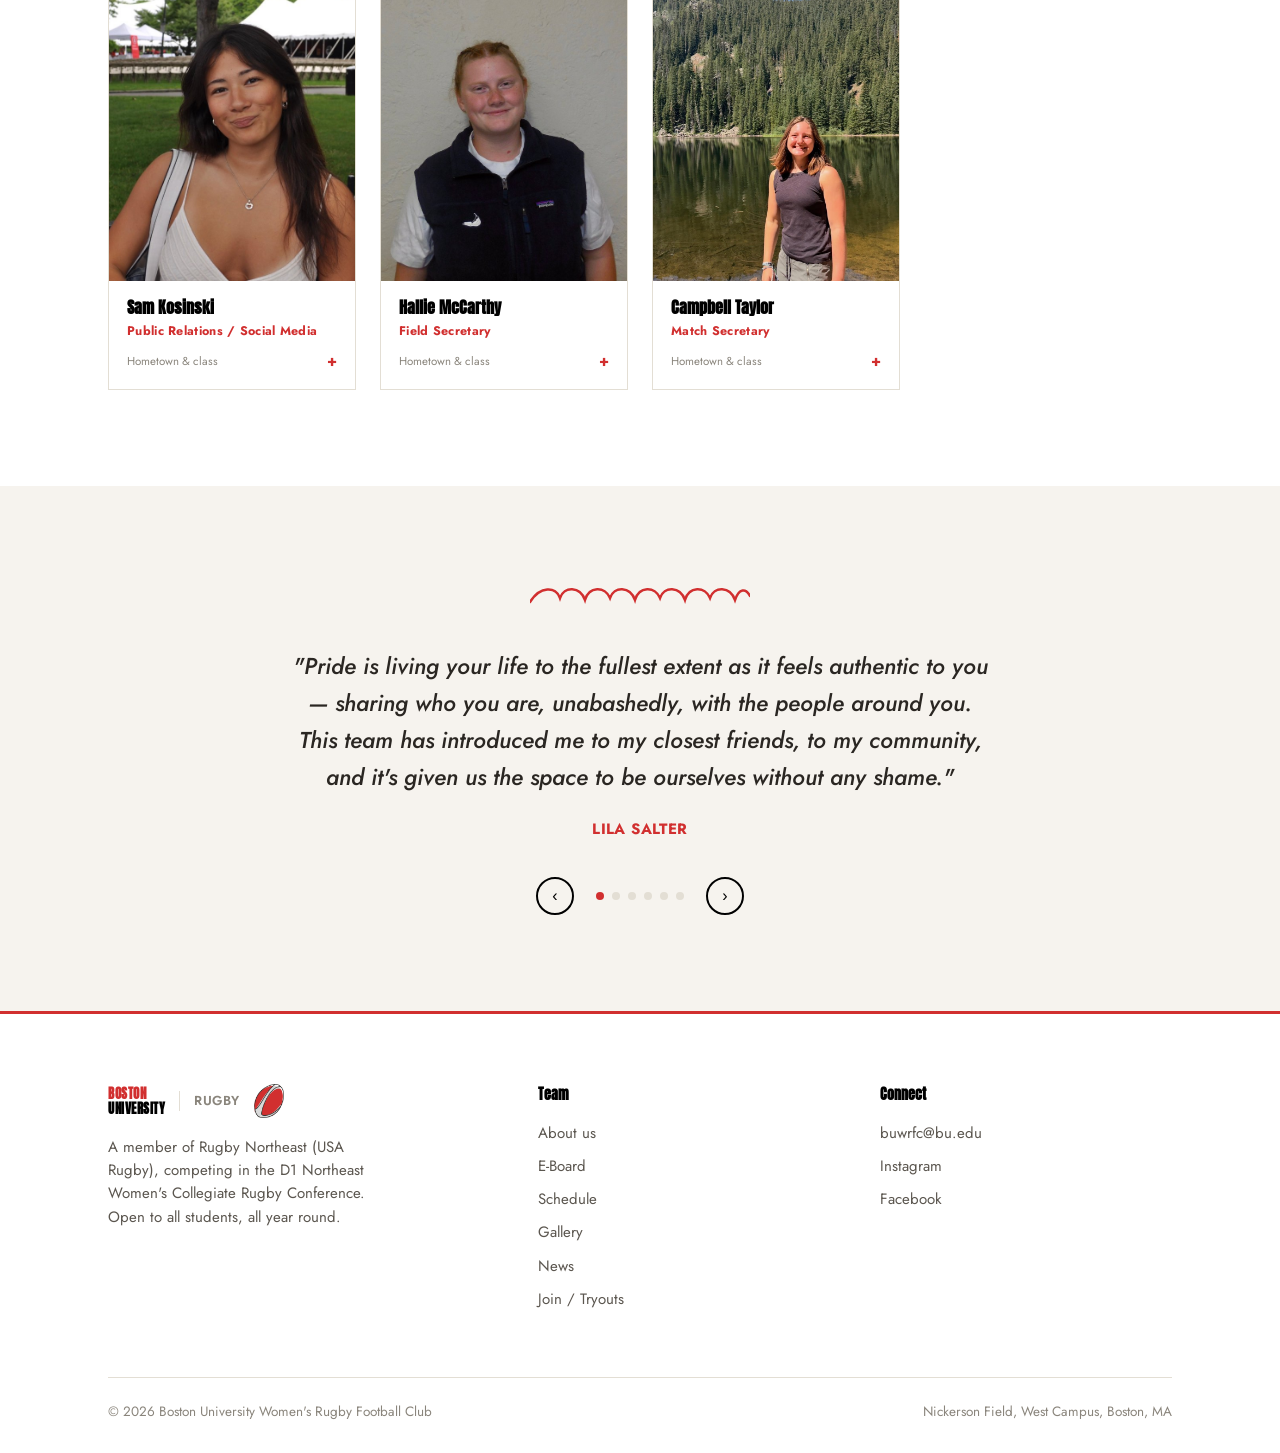
==== commit 9d9ae0f2: "tweaks" ====
--- a/about.html
+++ b/about.html
@@ -233,7 +233,7 @@
             <div class="more-hint">Hometown &amp; class</div>
           </div>
         </button>
-        <div class="eboard-more"><p>Class of 2028</p></div>
+        <div class="eboard-more"><p>San Antonio, TX &middot; Class of 2028</p></div>
       </div>
     </div>
   </div>
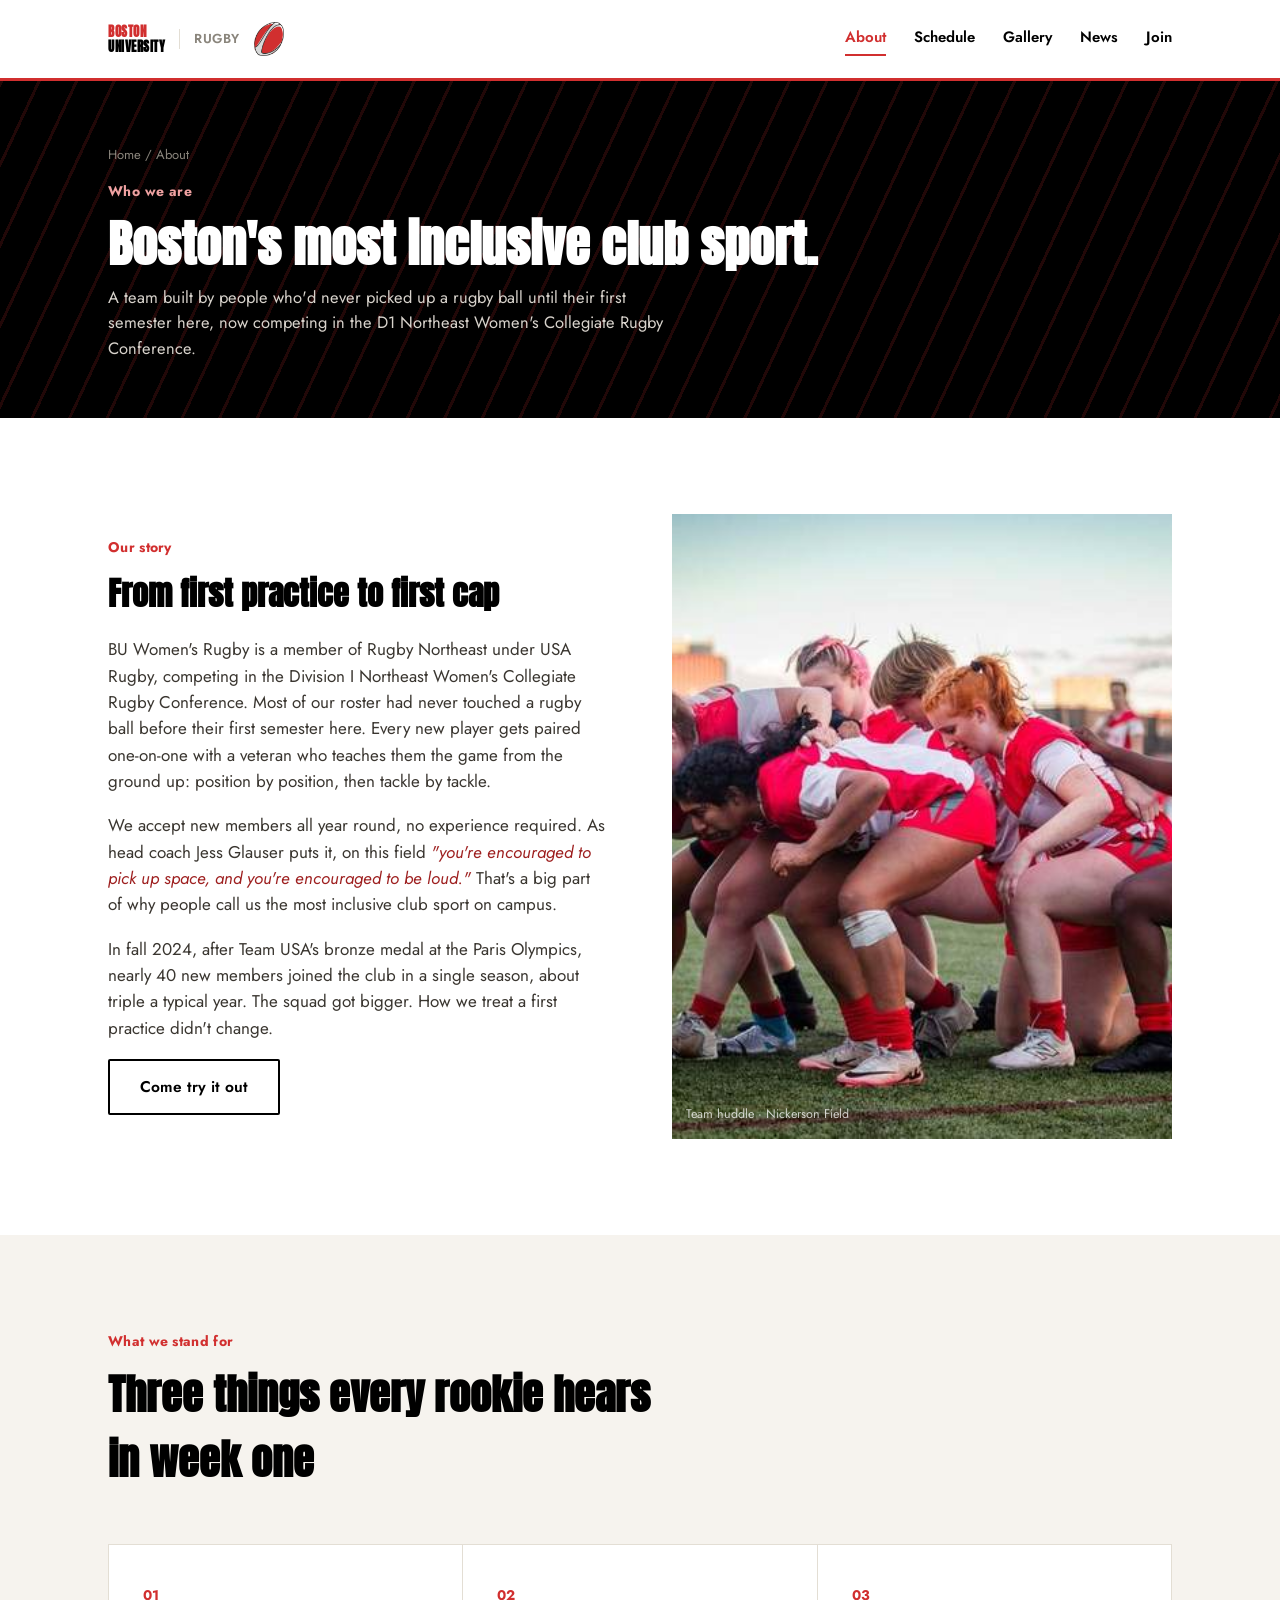
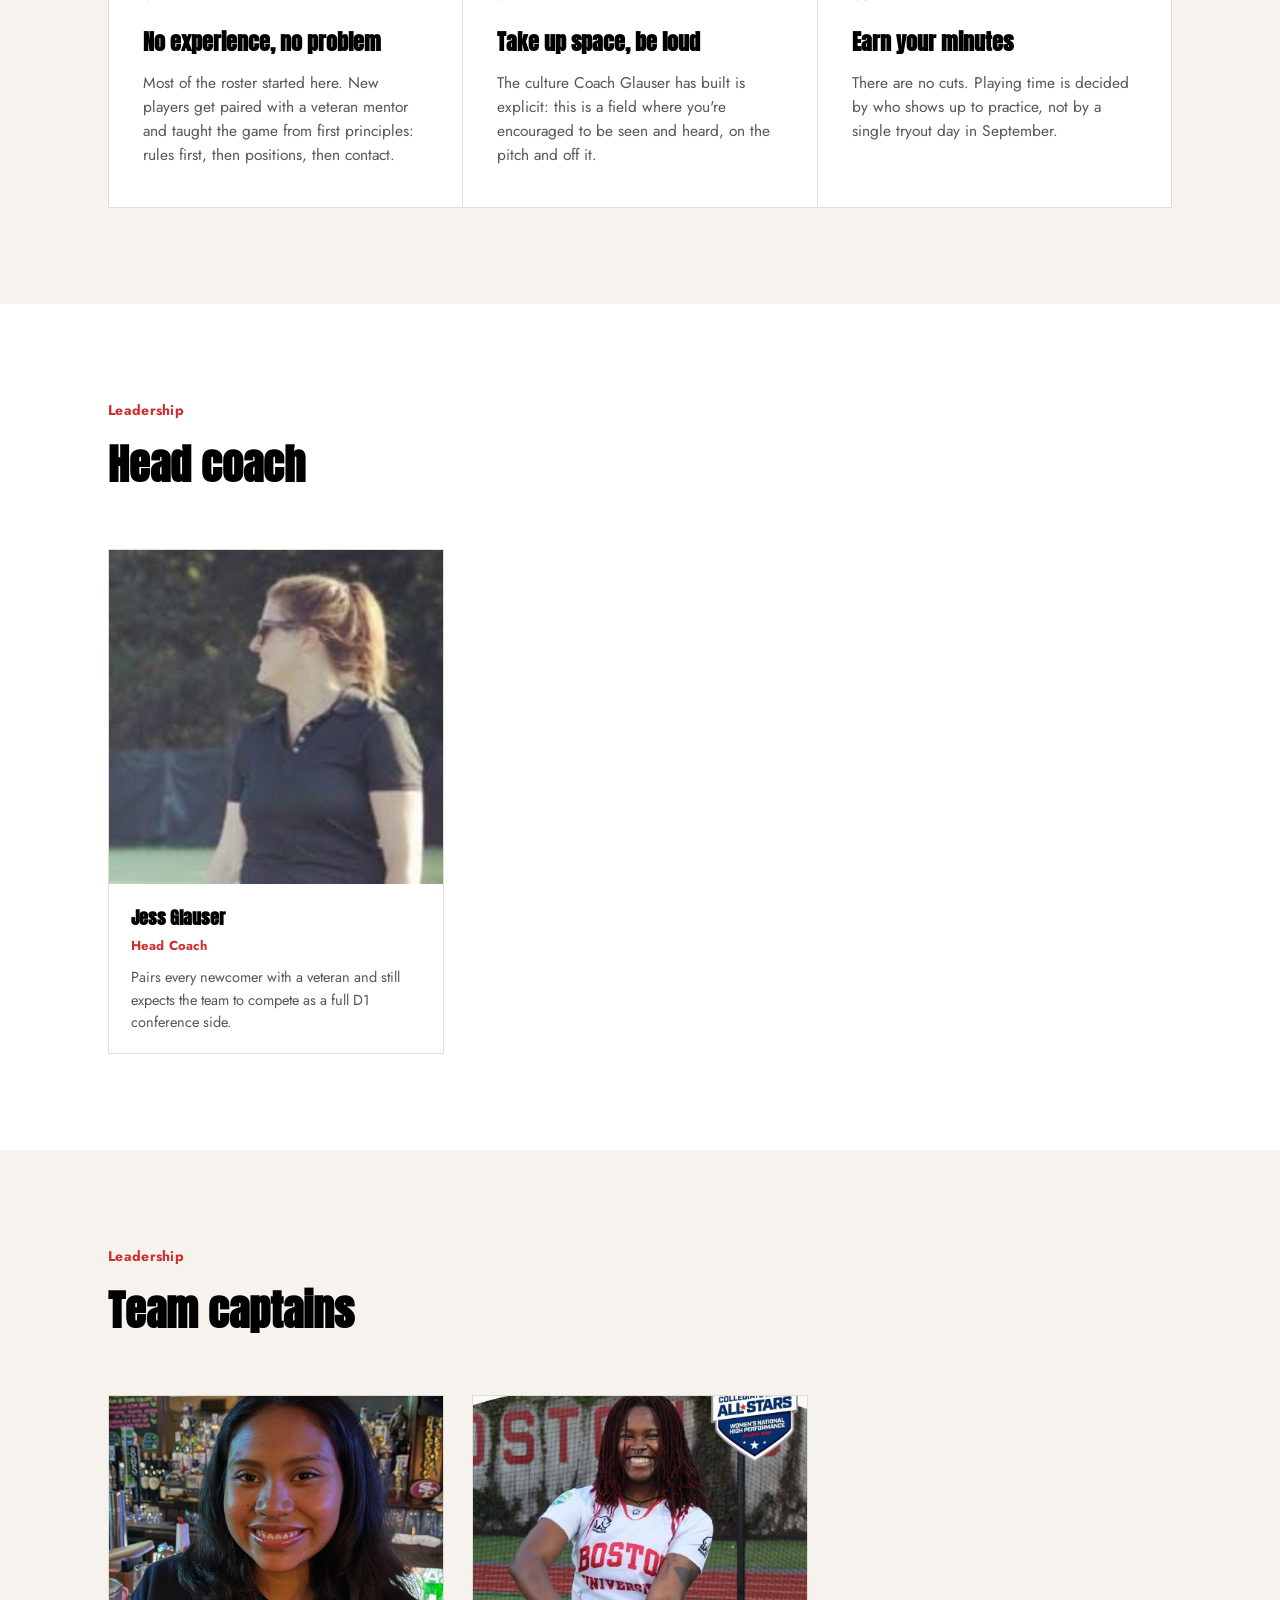
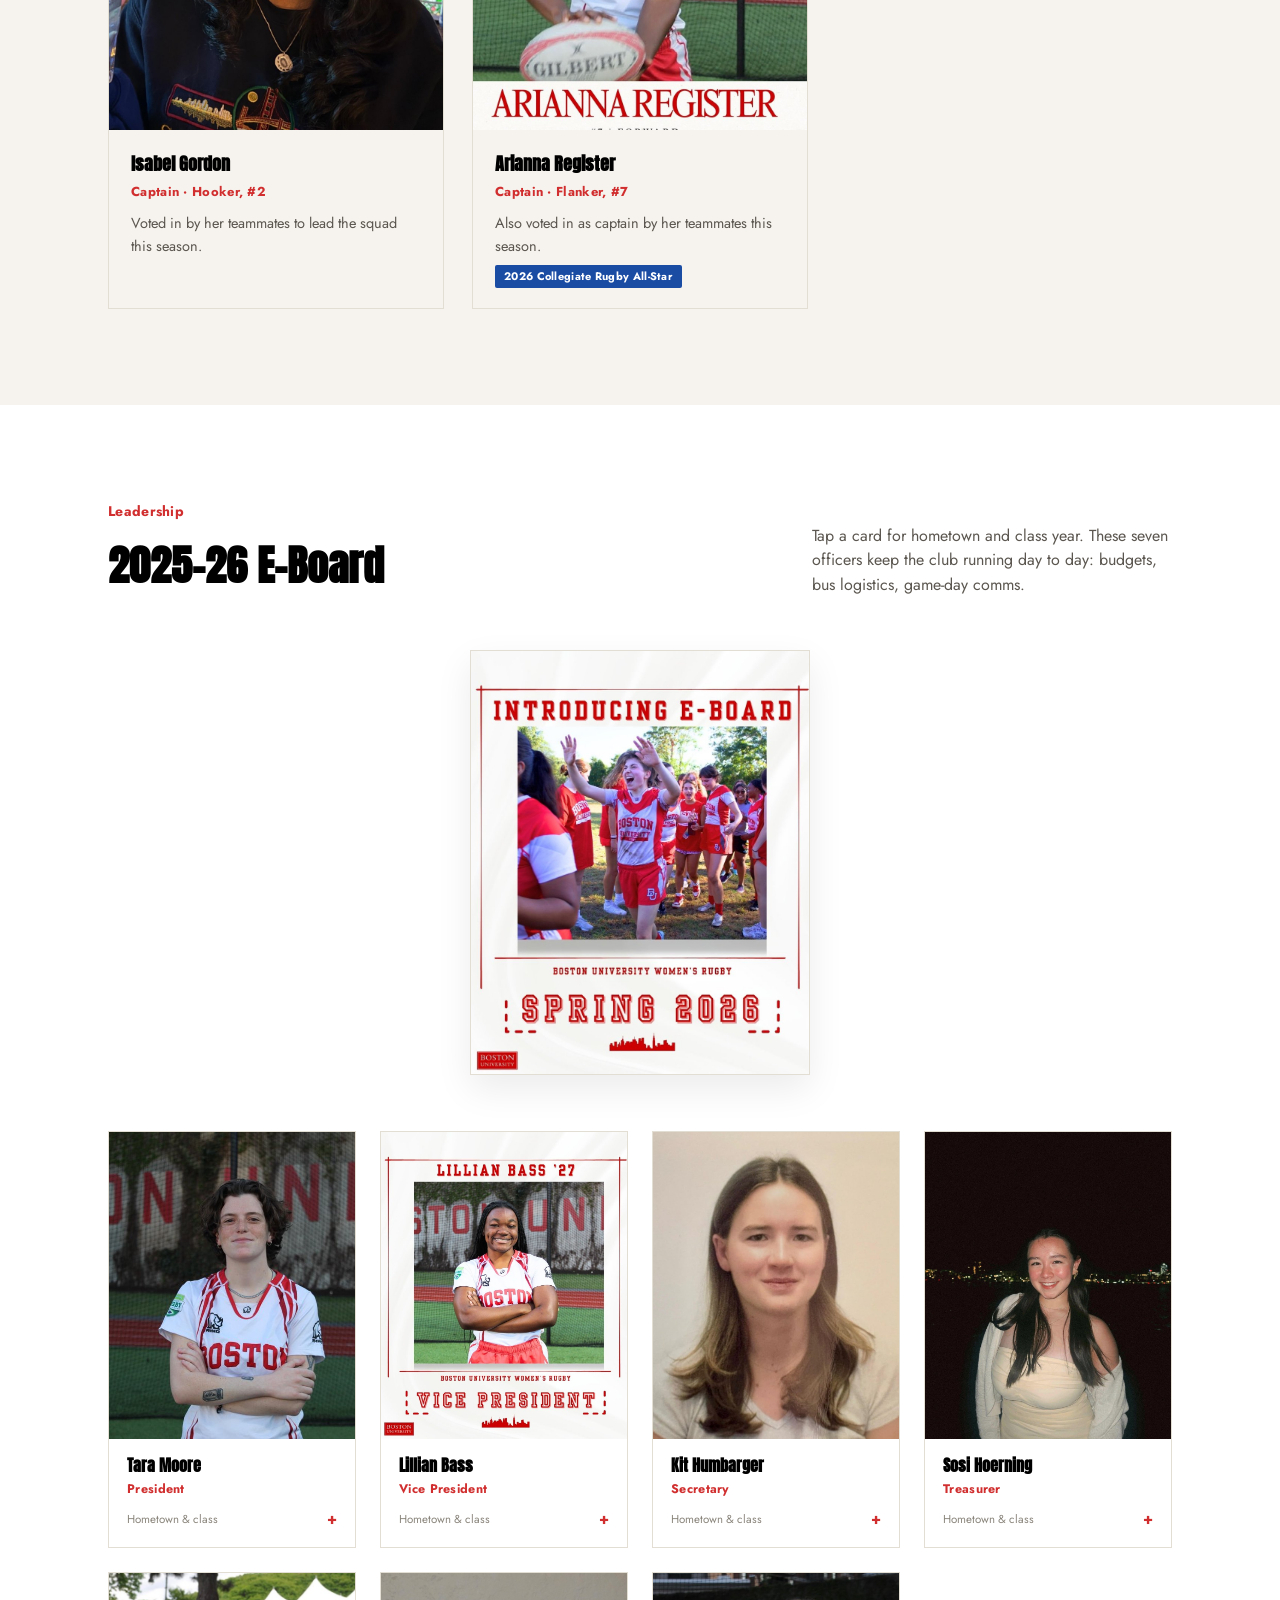
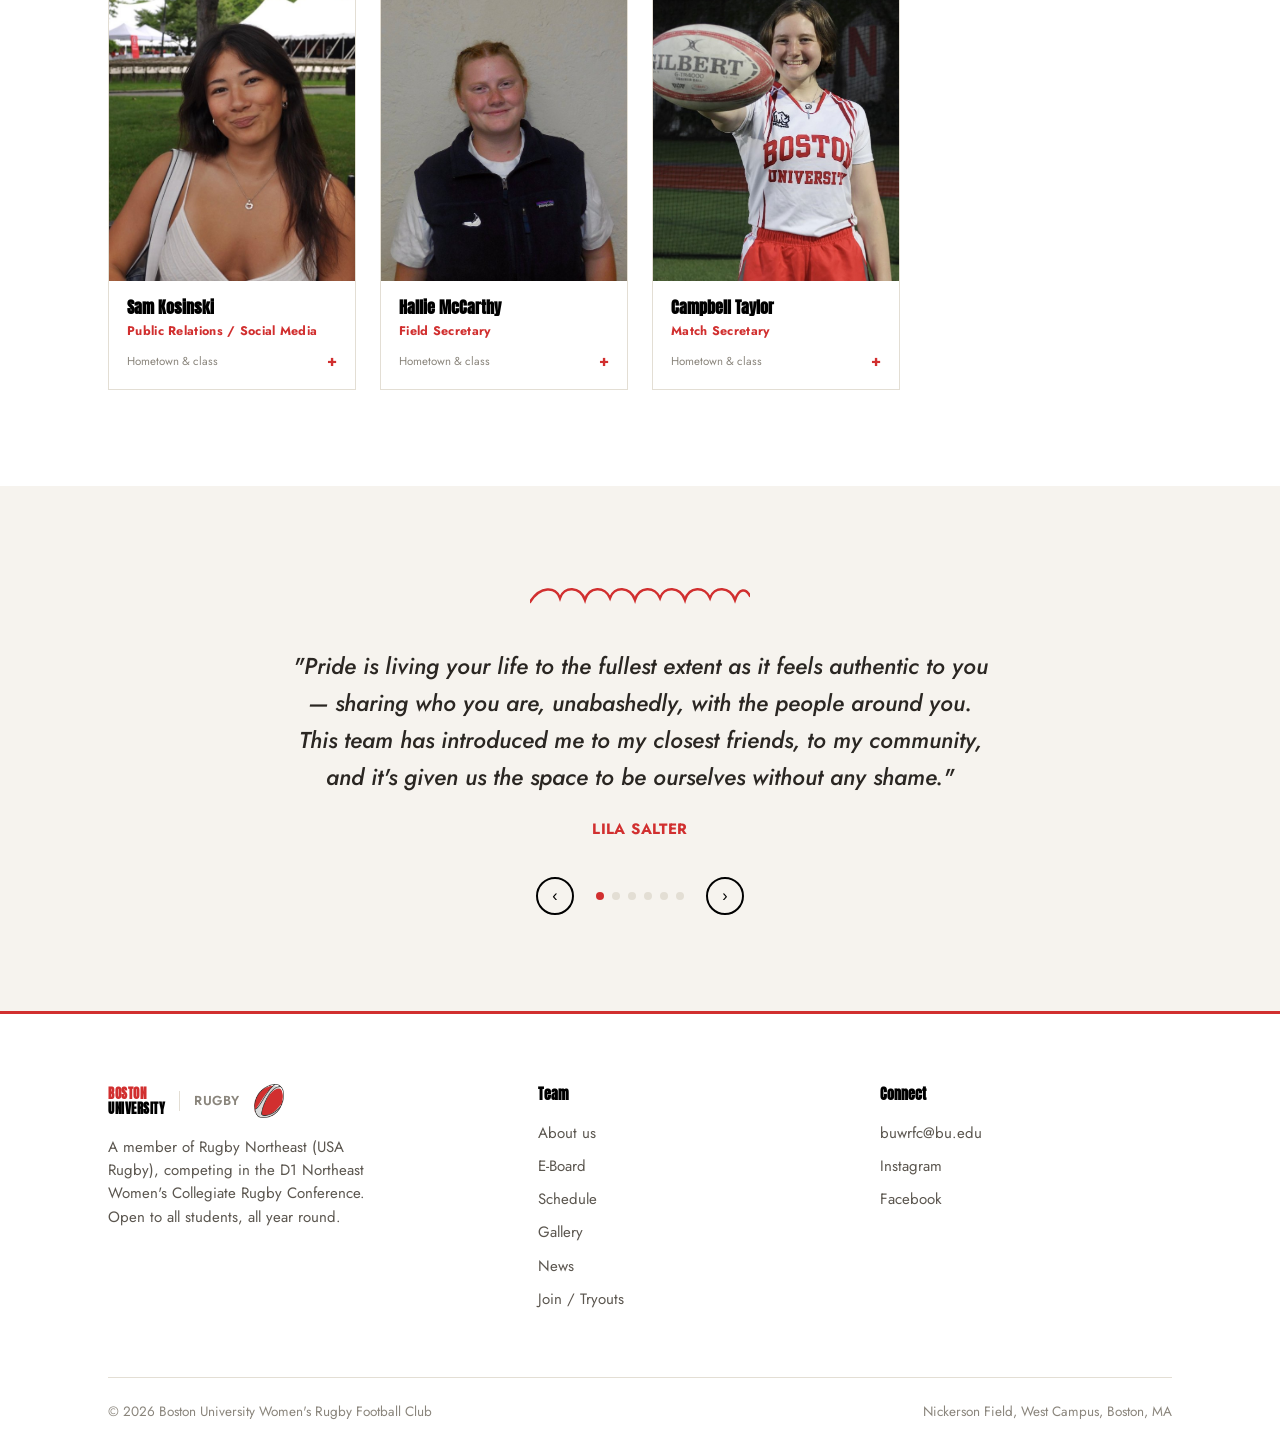
==== commit ef6bb0f1: "update" ====
--- a/about.html
+++ b/about.html
@@ -226,7 +226,7 @@
       </div>
       <div class="eboard-card">
         <button class="eboard-trigger" type="button">
-          <img src="images/eboard/campbell-taylor-headshot.jpg" alt="Campbell Taylor, Match Secretary" loading="lazy" decoding="async">
+          <img src="images/eboard/campbell-taylor-headshot.jpg?v=2" alt="Campbell Taylor, Match Secretary" loading="lazy" decoding="async">
           <div class="eboard-body">
             <h4>Campbell Taylor</h4>
             <div class="role">Match Secretary</div>
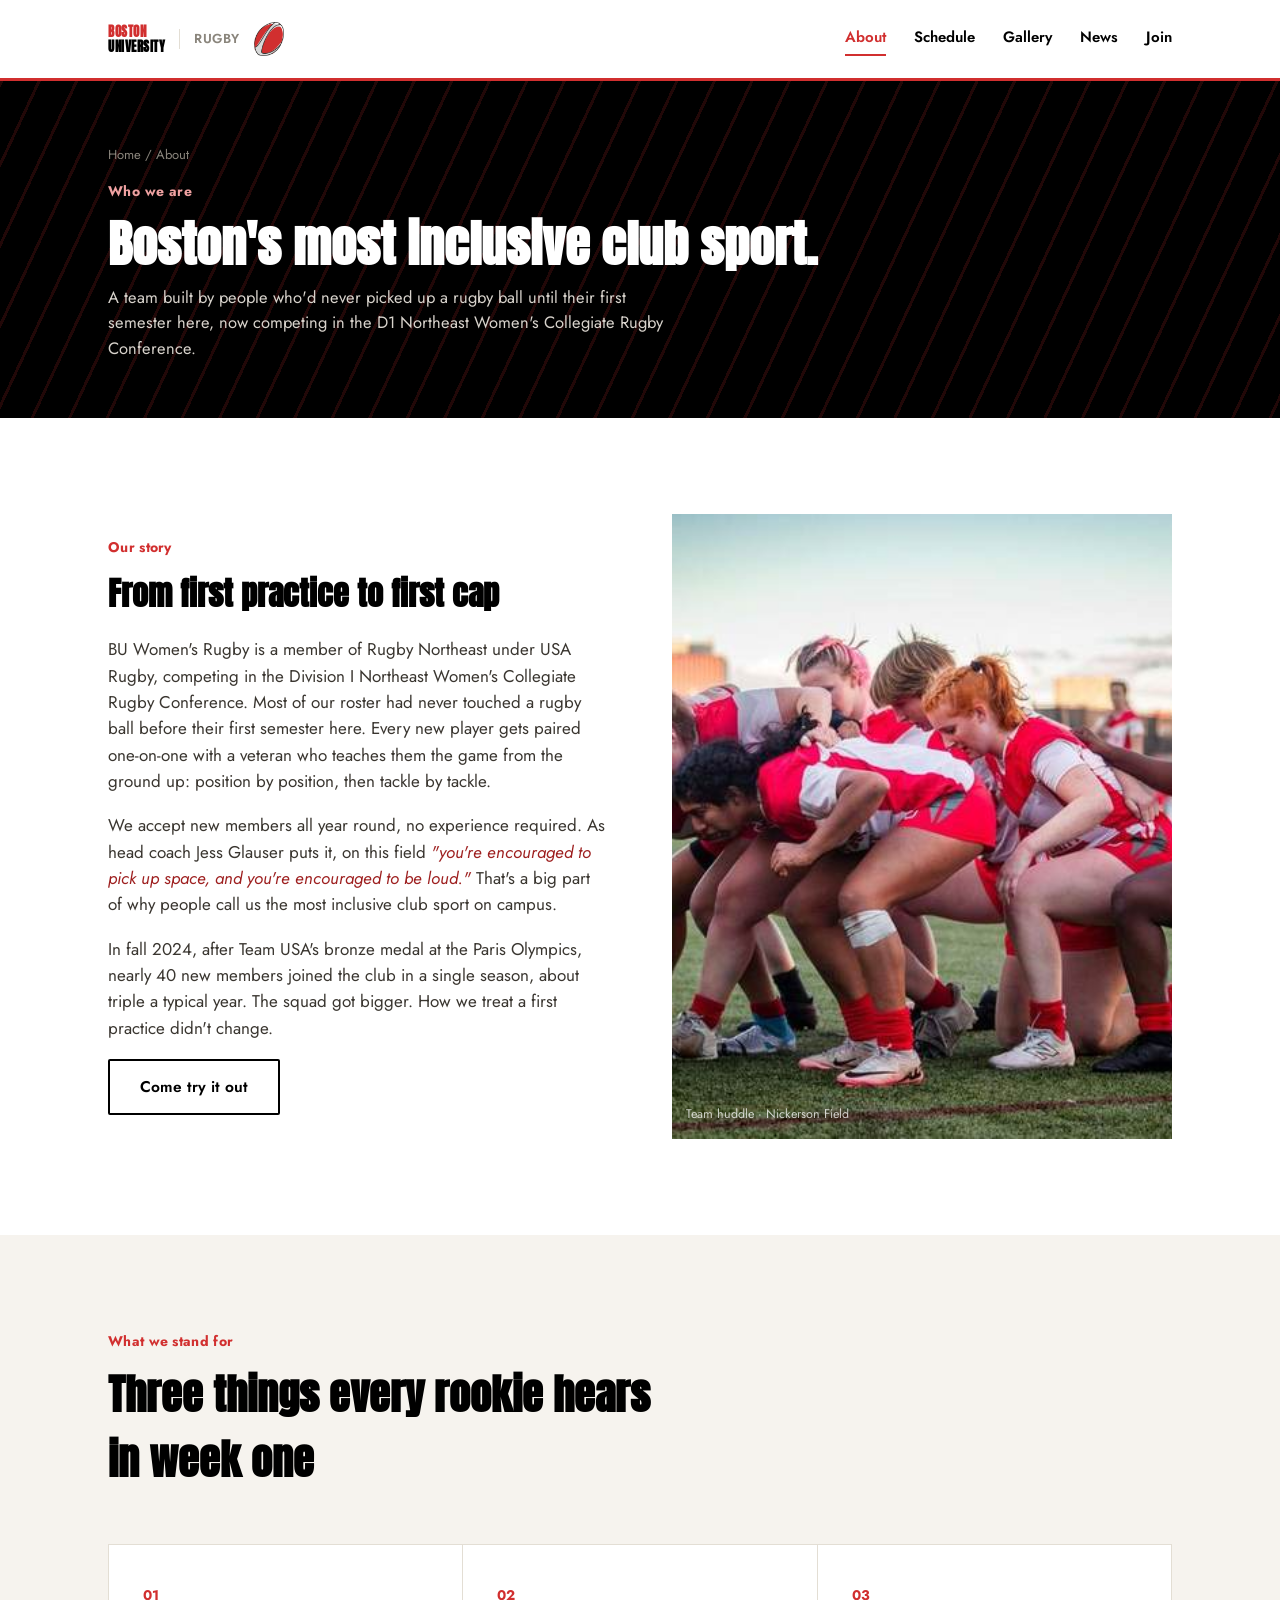
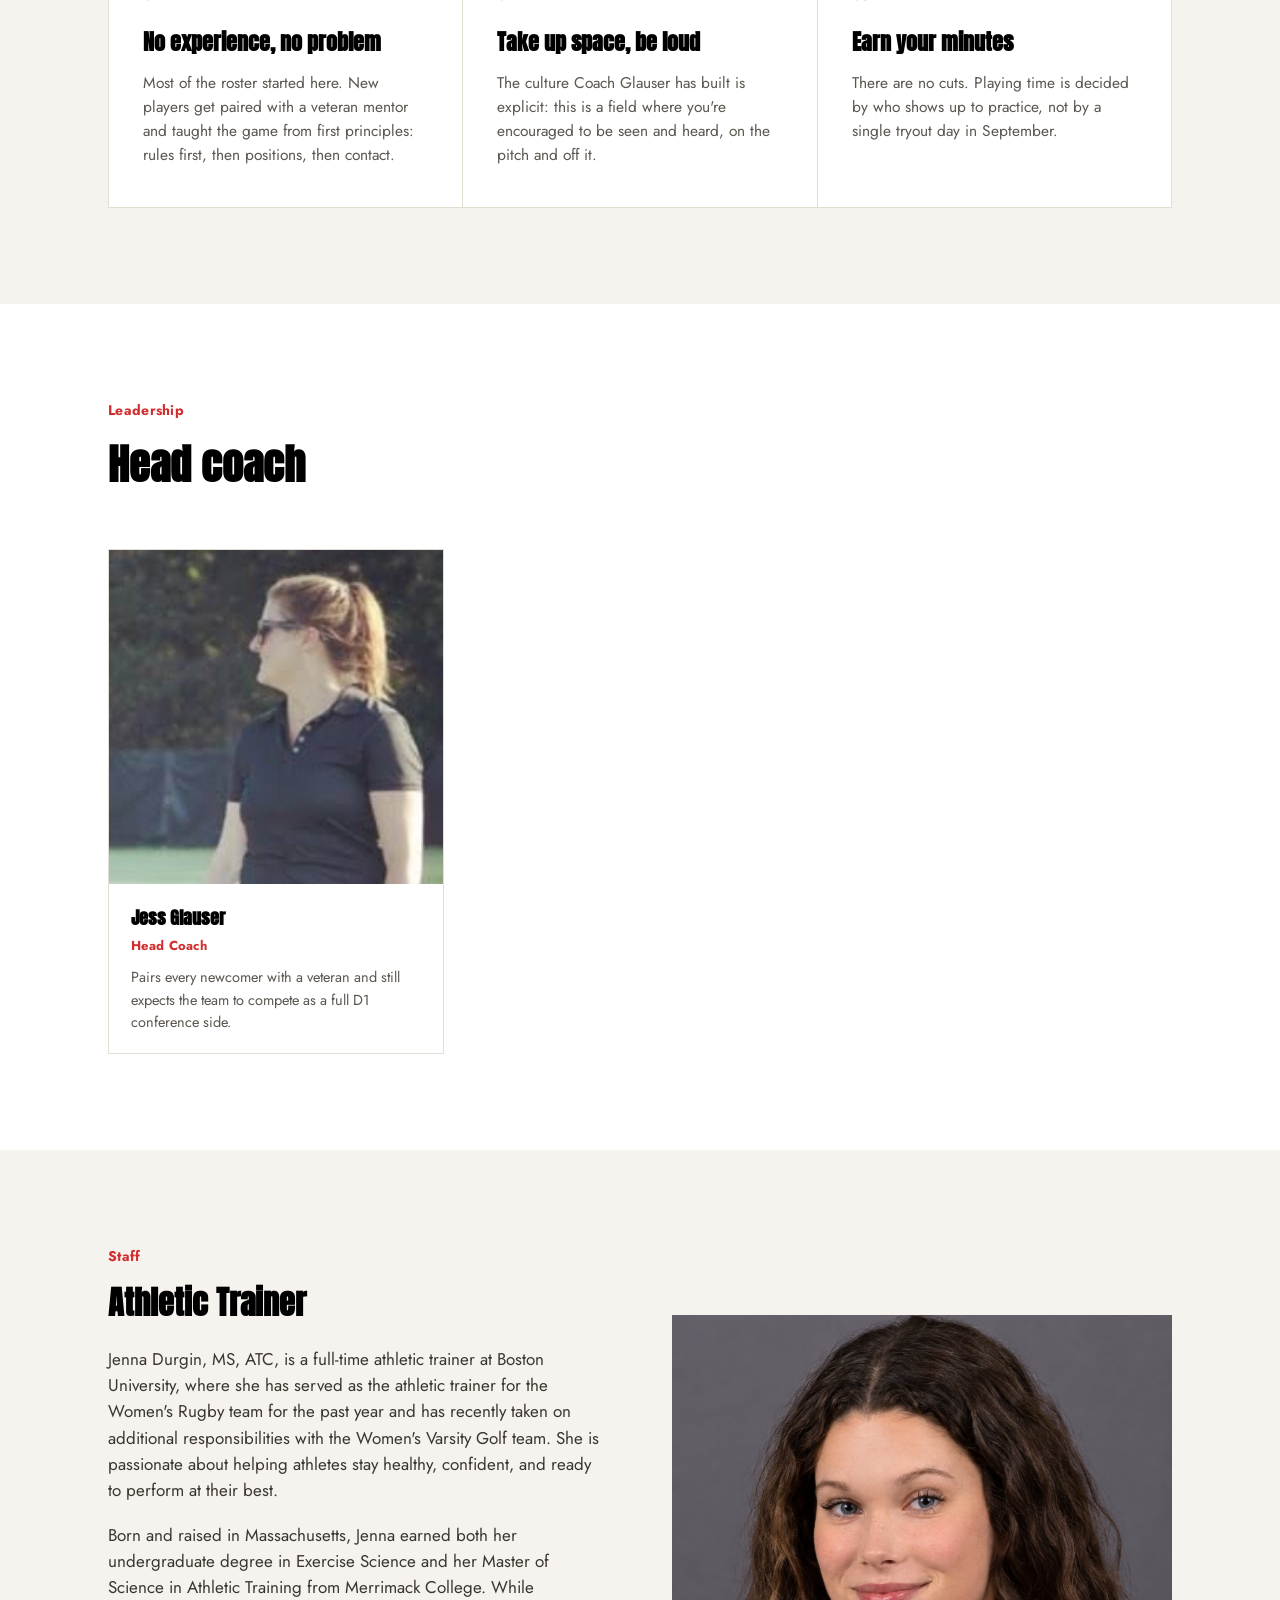
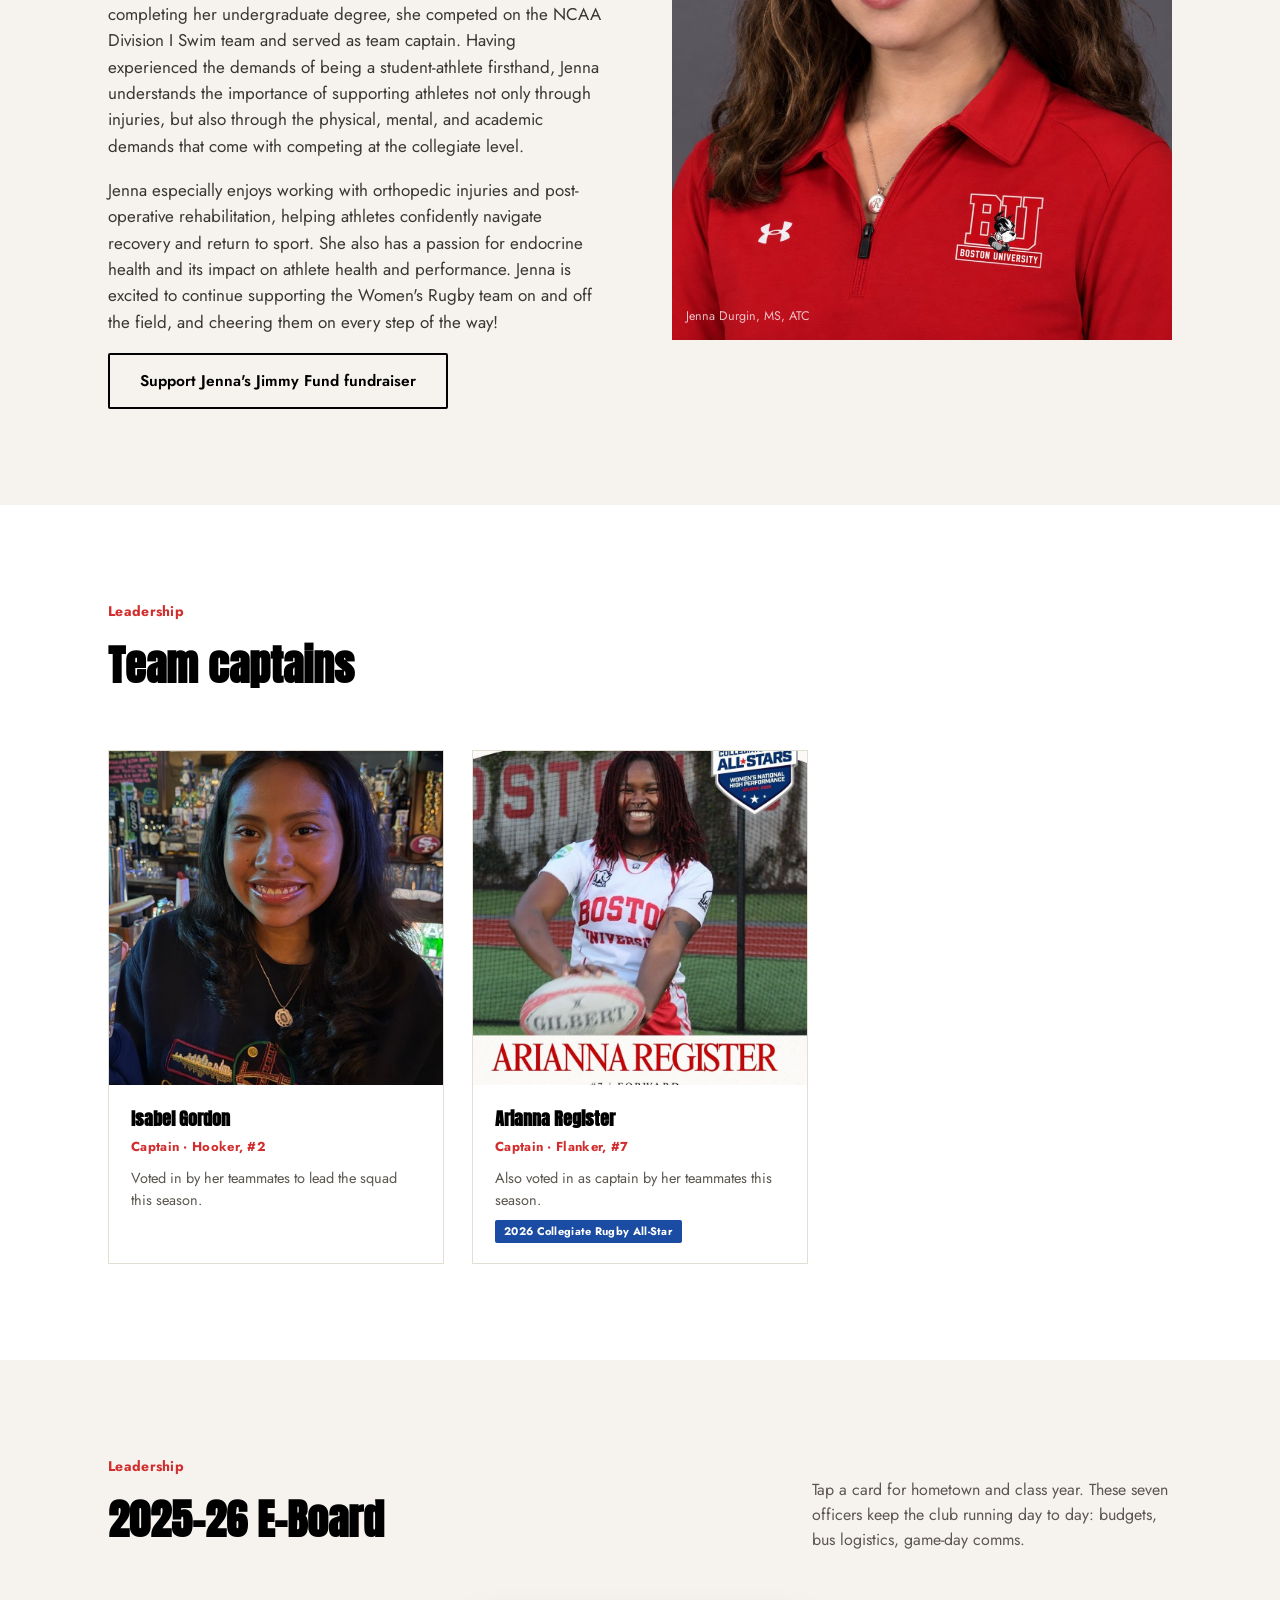
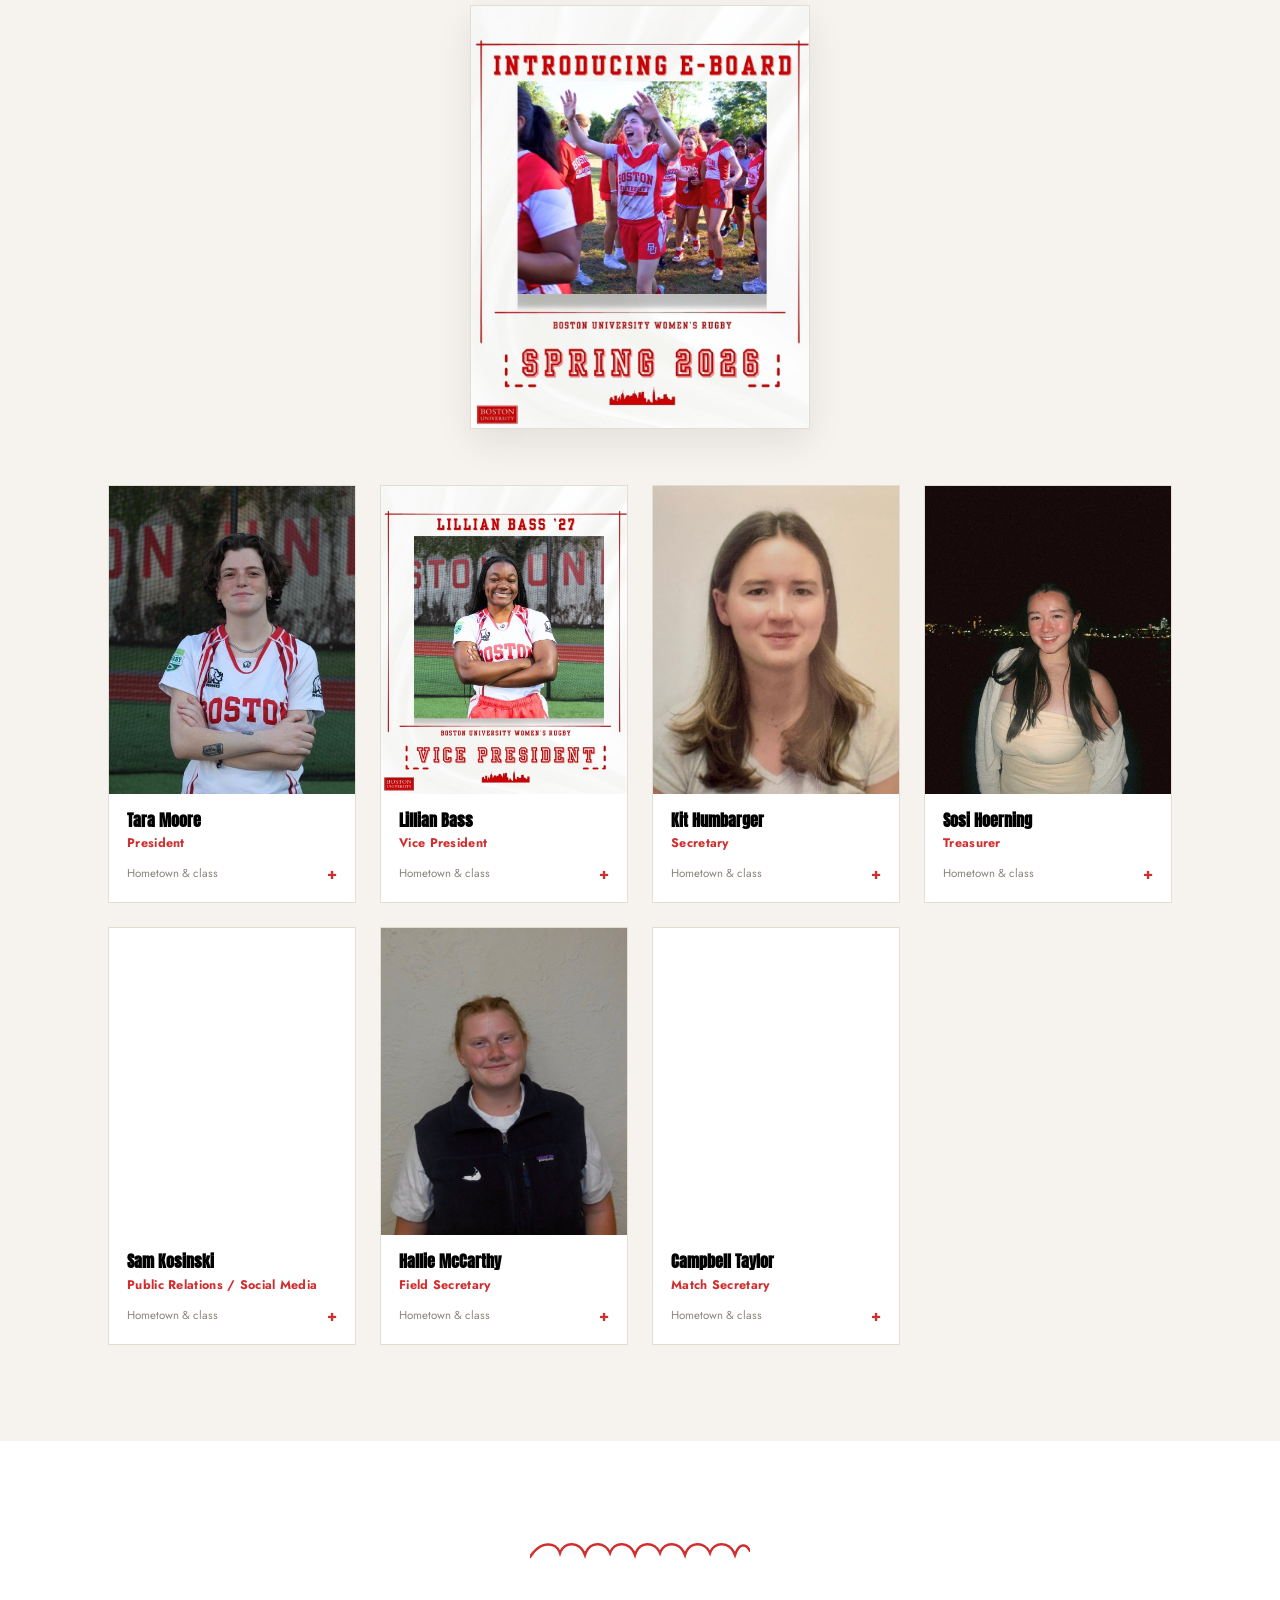
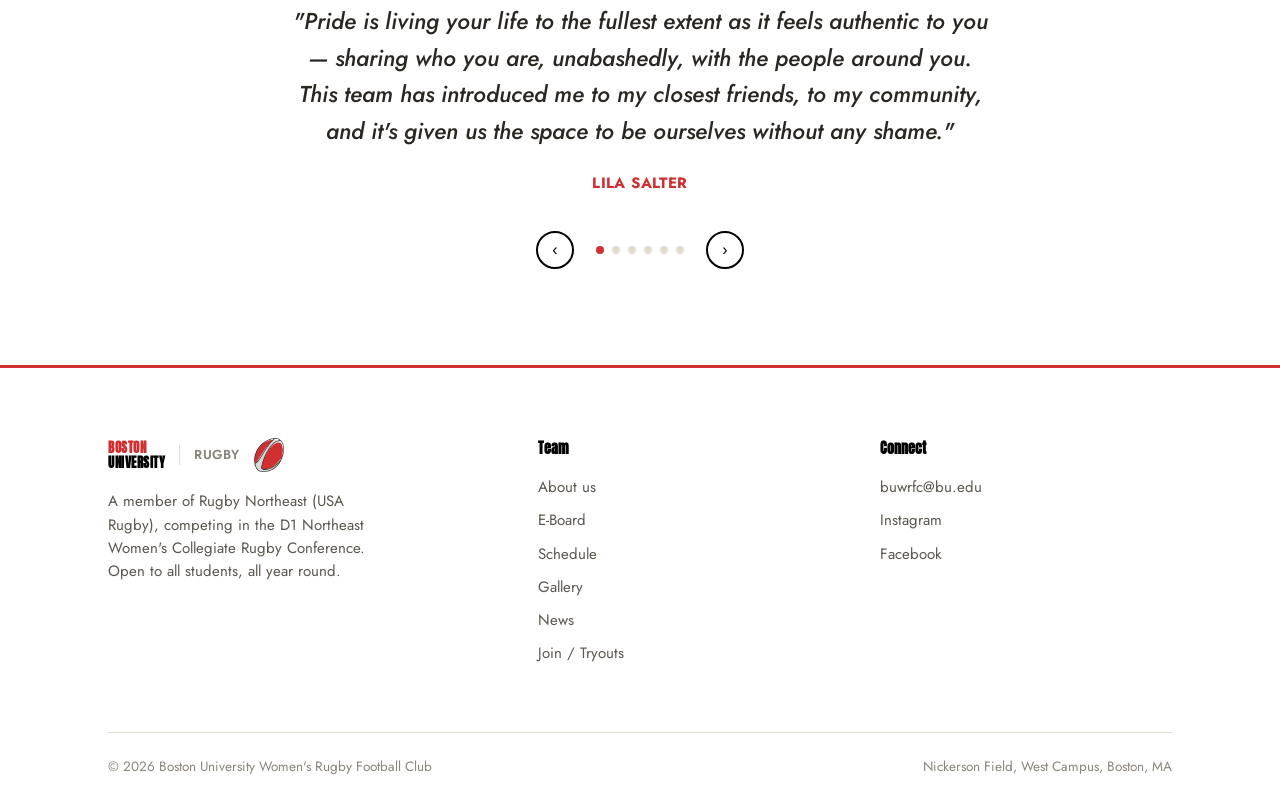
==== commit d4bd02aa: "added new AT section and link for fundraiser" ====
--- a/about.html
+++ b/about.html
@@ -114,6 +114,23 @@
 </section>
 
 <section style="background:var(--bone);" data-reveal>
+  <div class="wrap about-grid">
+    <div class="about-copy">
+      <div class="kicker">Staff</div>
+      <h2 style="font-size:32px;margin-bottom:18px;font-weight:700;">Athletic Trainer</h2>
+      <p>Jenna Durgin, MS, ATC, is a full-time athletic trainer at Boston University, where she has served as the athletic trainer for the Women's Rugby team for the past year and has recently taken on additional responsibilities with the Women's Varsity Golf team. She is passionate about helping athletes stay healthy, confident, and ready to perform at their best.</p>
+      <p>Born and raised in Massachusetts, Jenna earned both her undergraduate degree in Exercise Science and her Master of Science in Athletic Training from Merrimack College. While completing her undergraduate degree, she competed on the NCAA Division I Swim team and served as team captain. Having experienced the demands of being a student-athlete firsthand, Jenna understands the importance of supporting athletes not only through injuries, but also through the physical, mental, and academic demands that come with competing at the collegiate level.</p>
+      <p>Jenna especially enjoys working with orthopedic injuries and post-operative rehabilitation, helping athletes confidently navigate recovery and return to sport. She also has a passion for endocrine health and its impact on athlete health and performance. Jenna is excited to continue supporting the Women's Rugby team on and off the field, and cheering them on every step of the way!</p>
+      <a href="https://danafarber.jimmyfund.org/site/TR?px=2903320&pg=personal&fr_id=2651" target="_blank" rel="noopener" class="btn btn-outline">Support Jenna's Jimmy Fund fundraiser</a>
+    </div>
+    <div class="about-photo">
+      <img src="images/eboard/jenna-durgin.jpg" alt="Jenna Durgin, MS, ATC, Athletic Trainer" loading="lazy" decoding="async">
+      <div class="cap">Jenna Durgin, MS, ATC</div>
+    </div>
+  </div>
+</section>
+
+<section data-reveal>
   <div class="wrap">
     <div class="section-head">
       <div>
@@ -147,7 +164,7 @@
   </div>
 </section>
 
-<section id="eboard" data-reveal>
+<section id="eboard" style="background:var(--bone);" data-reveal>
   <div class="wrap">
     <div class="section-head">
       <div>
@@ -239,7 +256,7 @@
   </div>
 </section>
 
-<section class="testimonials" style="background:var(--bone);" data-reveal>
+<section class="testimonials" data-reveal>
   <div class="wrap">
     <svg class="hearts" width="220" height="30" viewBox="0 0 220 30" fill="none" aria-hidden="true">
       <path d="M0 20 C10 4, 26 4, 30 16 C34 4, 50 4, 55 18 C59 4, 75 4, 80 16 C84 4, 100 4, 105 18 C109 4, 125 4, 130 16 C134 4, 150 4, 155 18 C159 4, 175 4, 180 16 C184 4, 200 4, 205 18 C209 6, 216 6, 220 14"
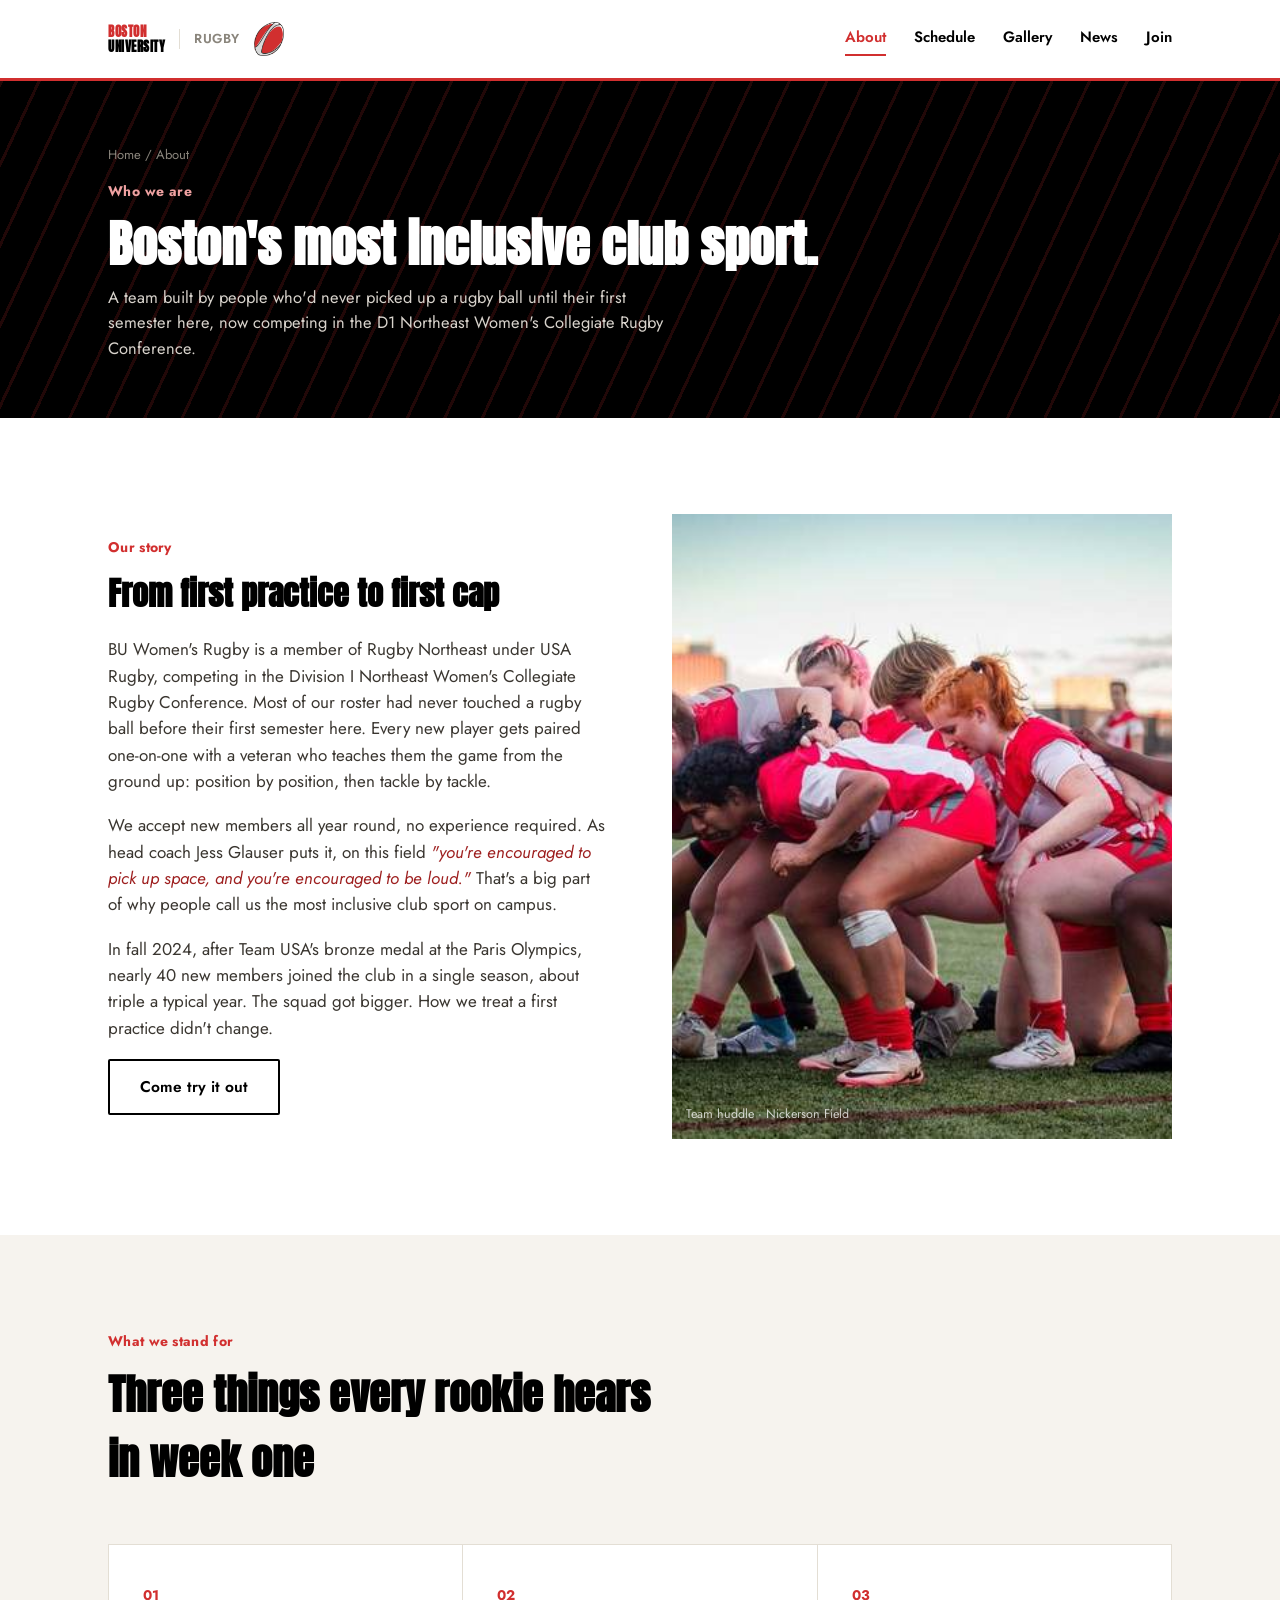
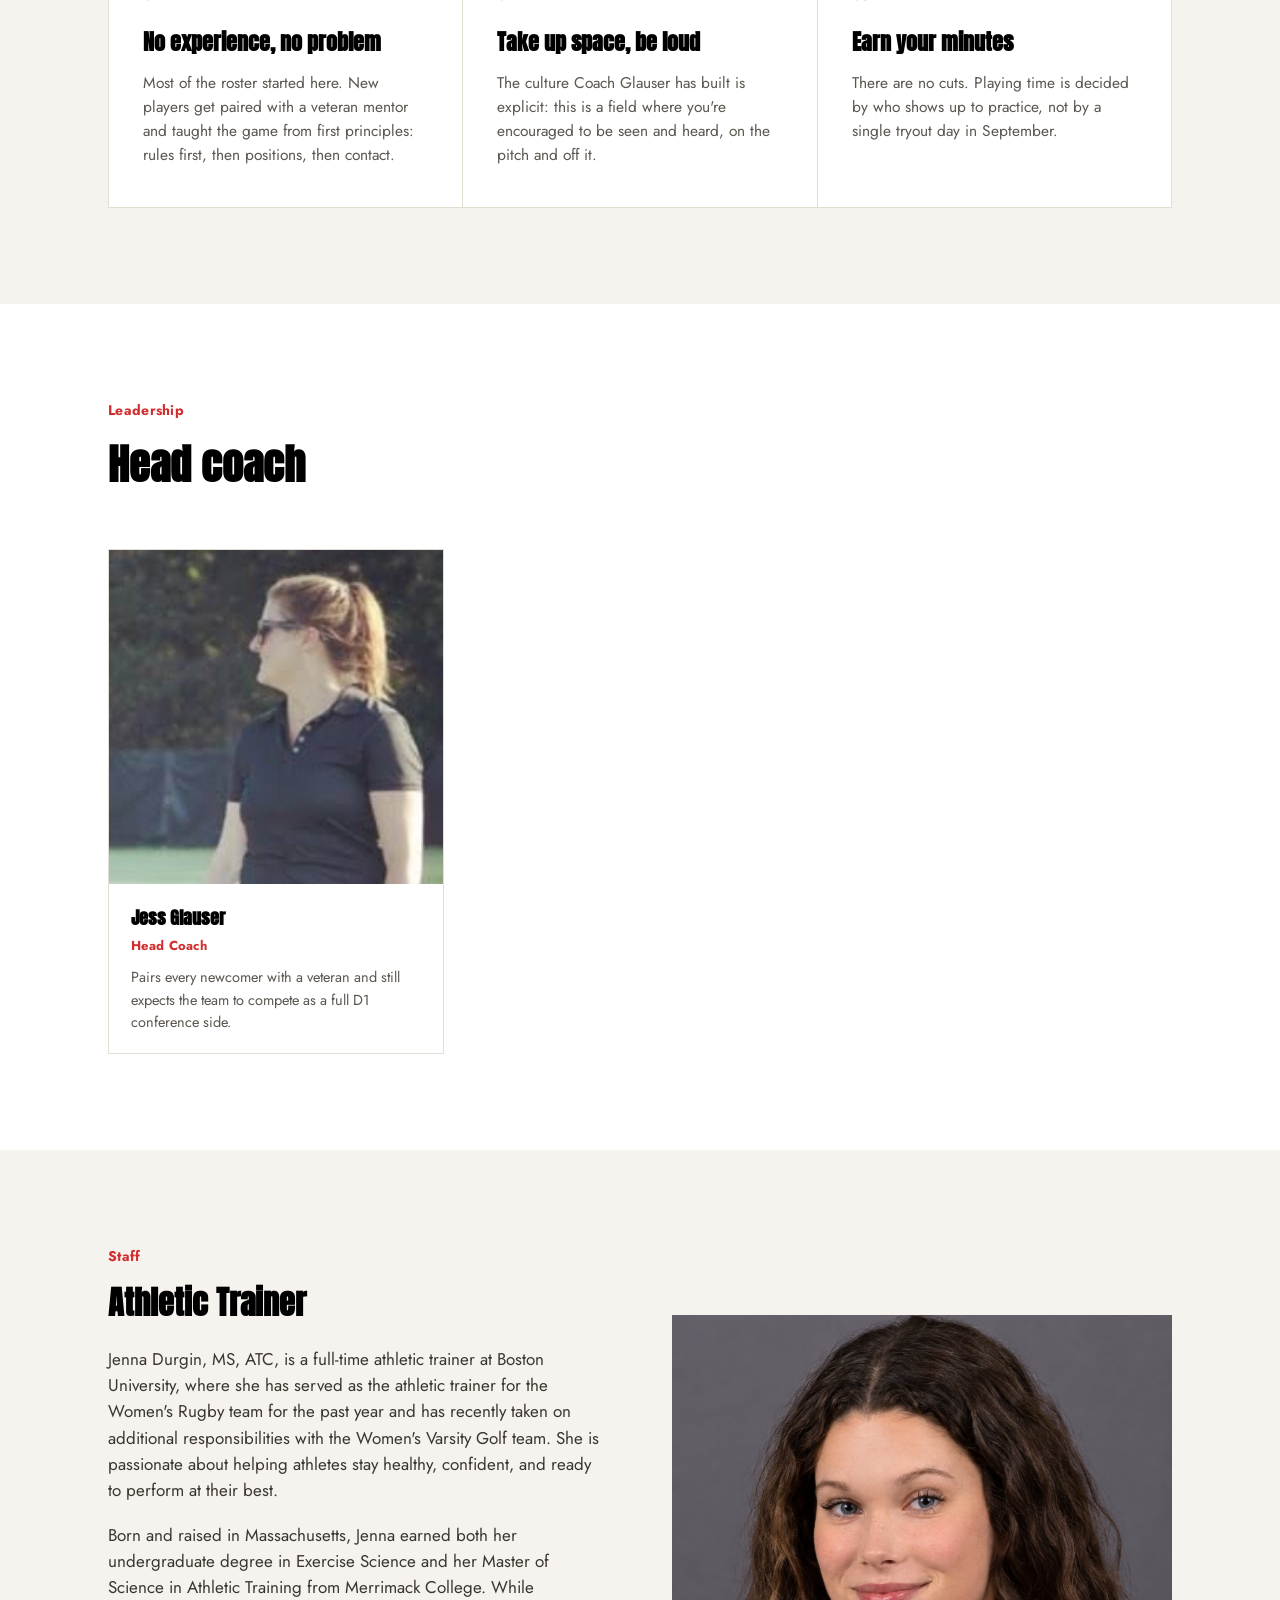
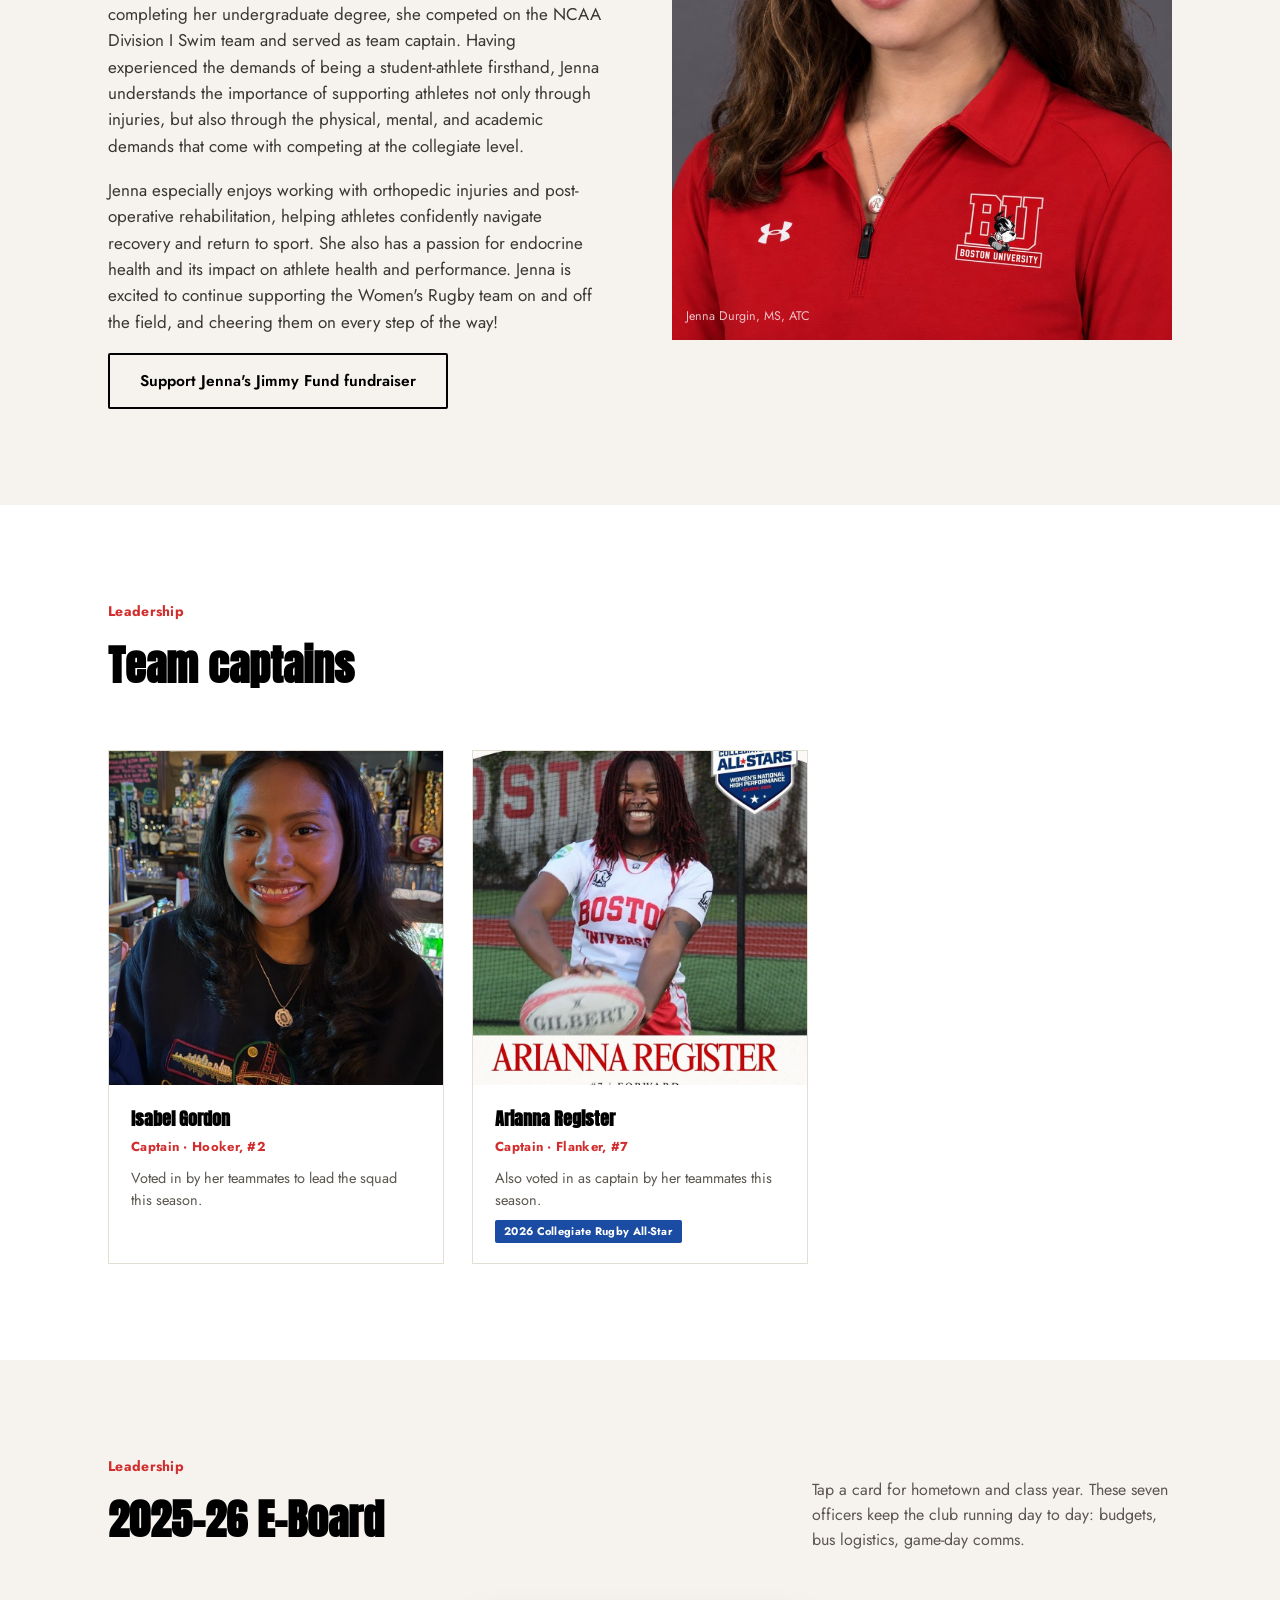
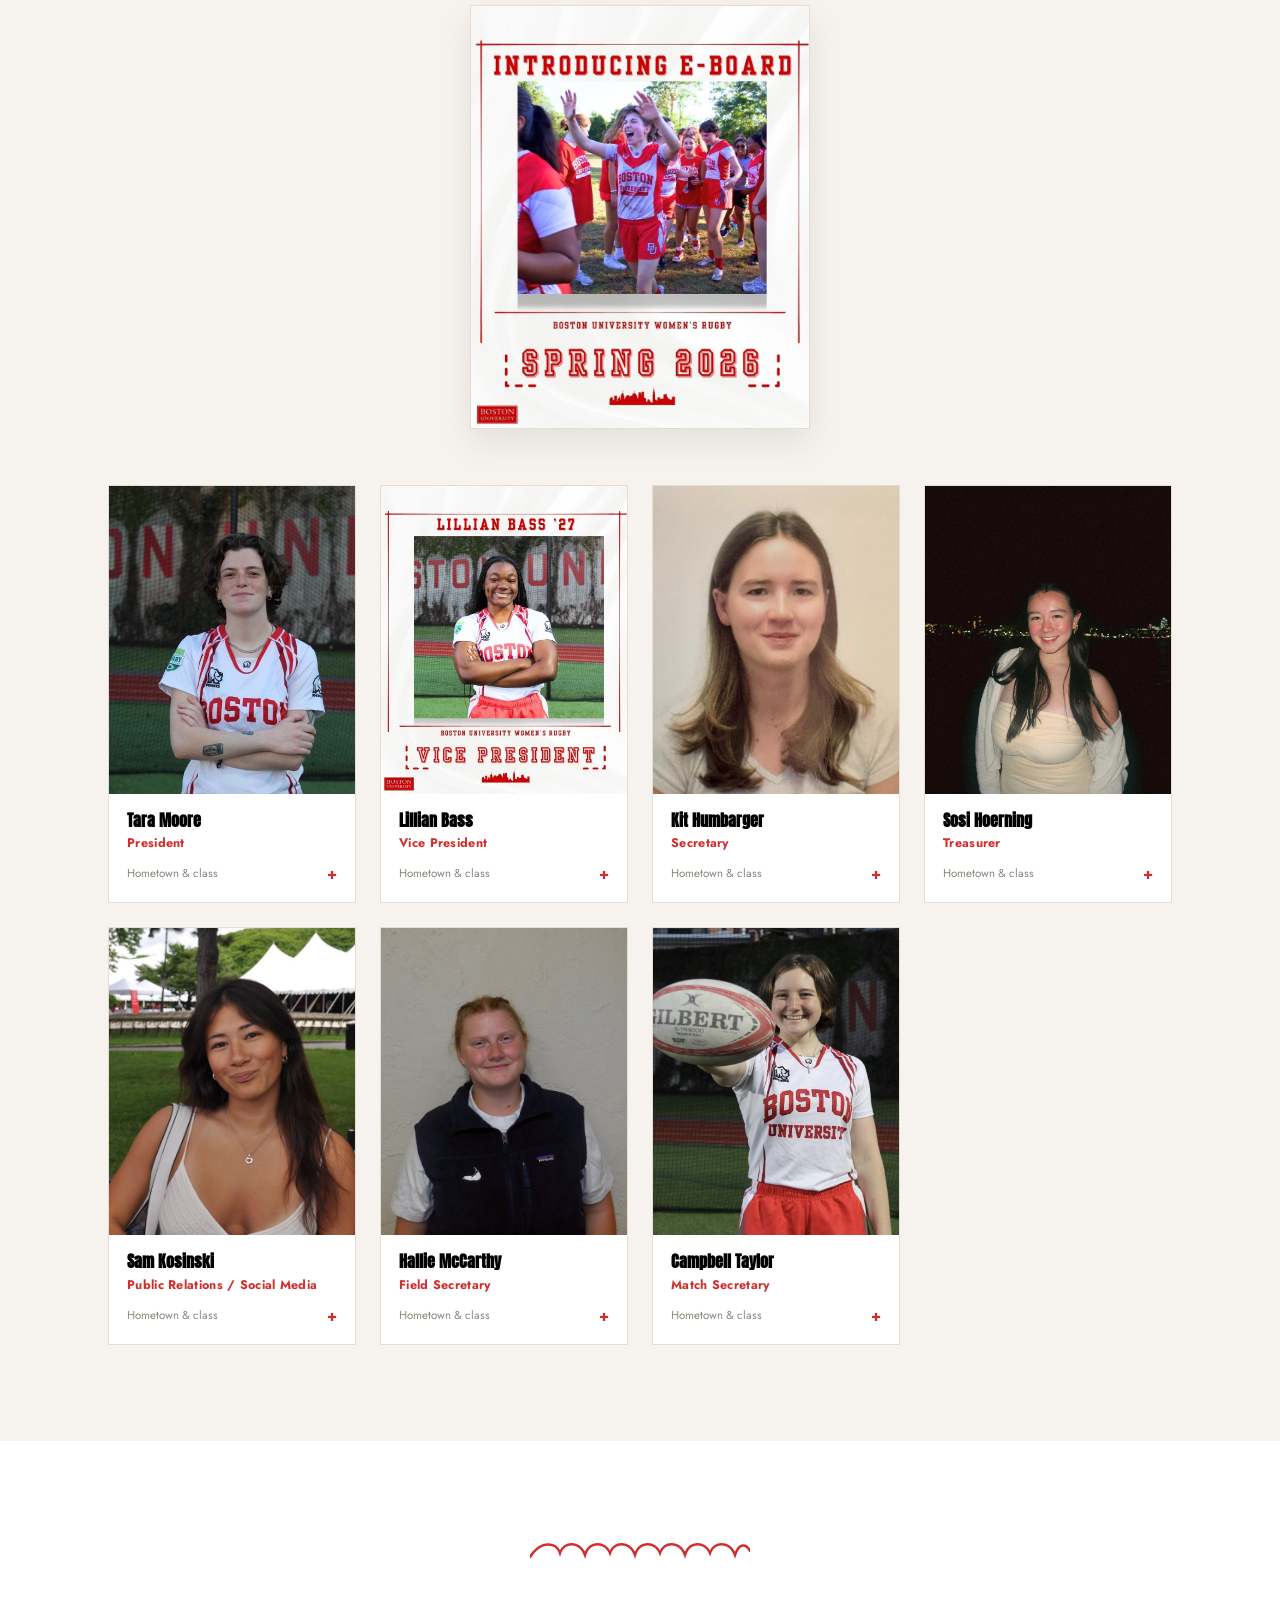
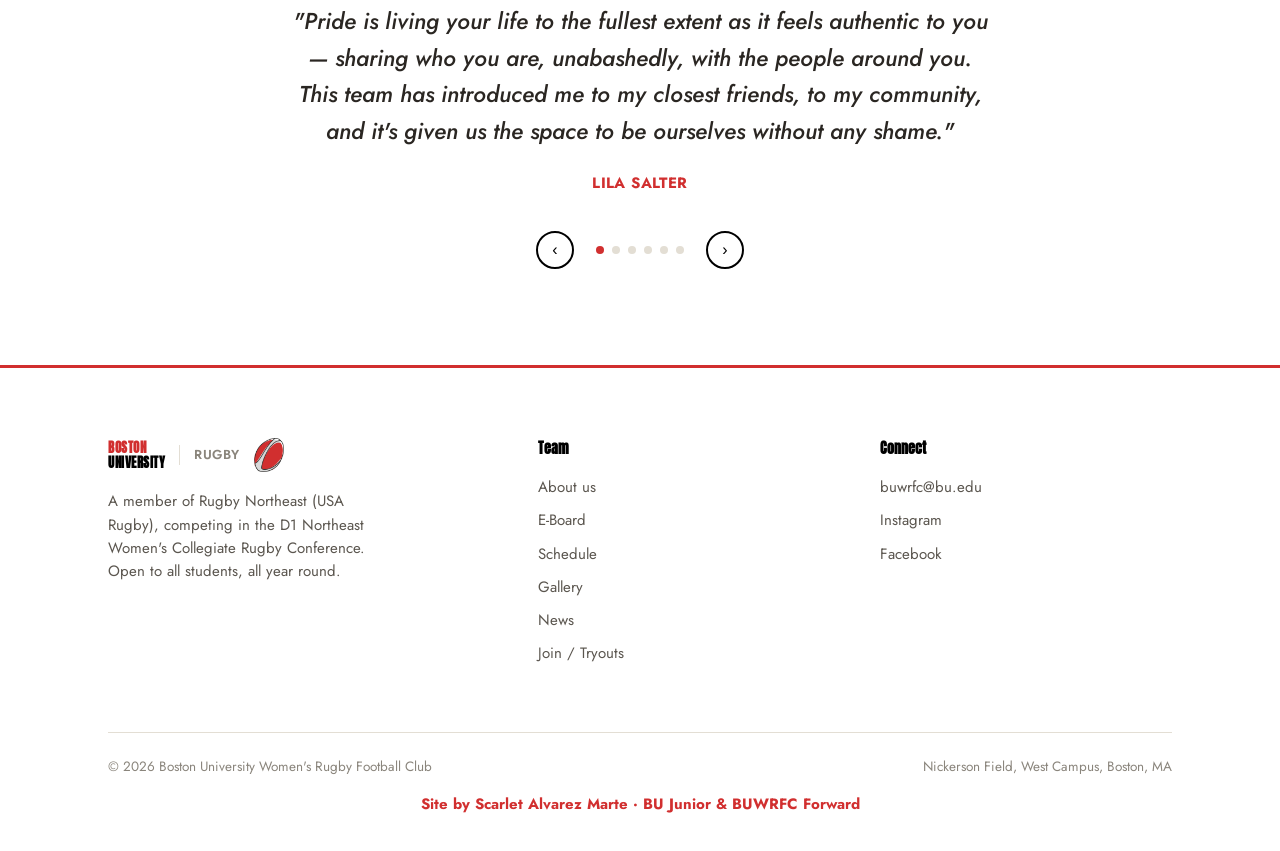
==== commit 2d38595b: "added credibitlity" ====
--- a/about.html
+++ b/about.html
@@ -329,6 +329,7 @@
       <span>&copy; 2026 Boston University Women's Rugby Football Club</span>
       <span>Nickerson Field, West Campus, Boston, MA</span>
     </div>
+    <div class="site-credit">Site by Scarlet Alvarez Marte &middot; BU Junior &amp; BUWRFC Forward</div>
   </div>
 </footer>
 
--- a/css/styles.css
+++ b/css/styles.css
@@ -395,6 +395,7 @@
 .foot-col a{display:block;text-decoration:none;color:var(--muted);font-size:15px;margin-bottom:10px;}
 .foot-col a:hover{color:var(--scarlet);}
 .foot-bottom{border-top:1px solid var(--line);padding-top:24px;display:flex;justify-content:space-between;flex-wrap:wrap;gap:10px;font-size:13.5px;color:var(--faint);}
+.site-credit{text-align:center;padding:16px 0 4px;font-size:15px;font-weight:700;color:var(--scarlet);}
 @media (max-width:860px){.foot-grid{grid-template-columns:1fr;gap:36px;}}
 
 /* ---------- PLACEHOLDER PHOTO VARIANTS ---------- */
